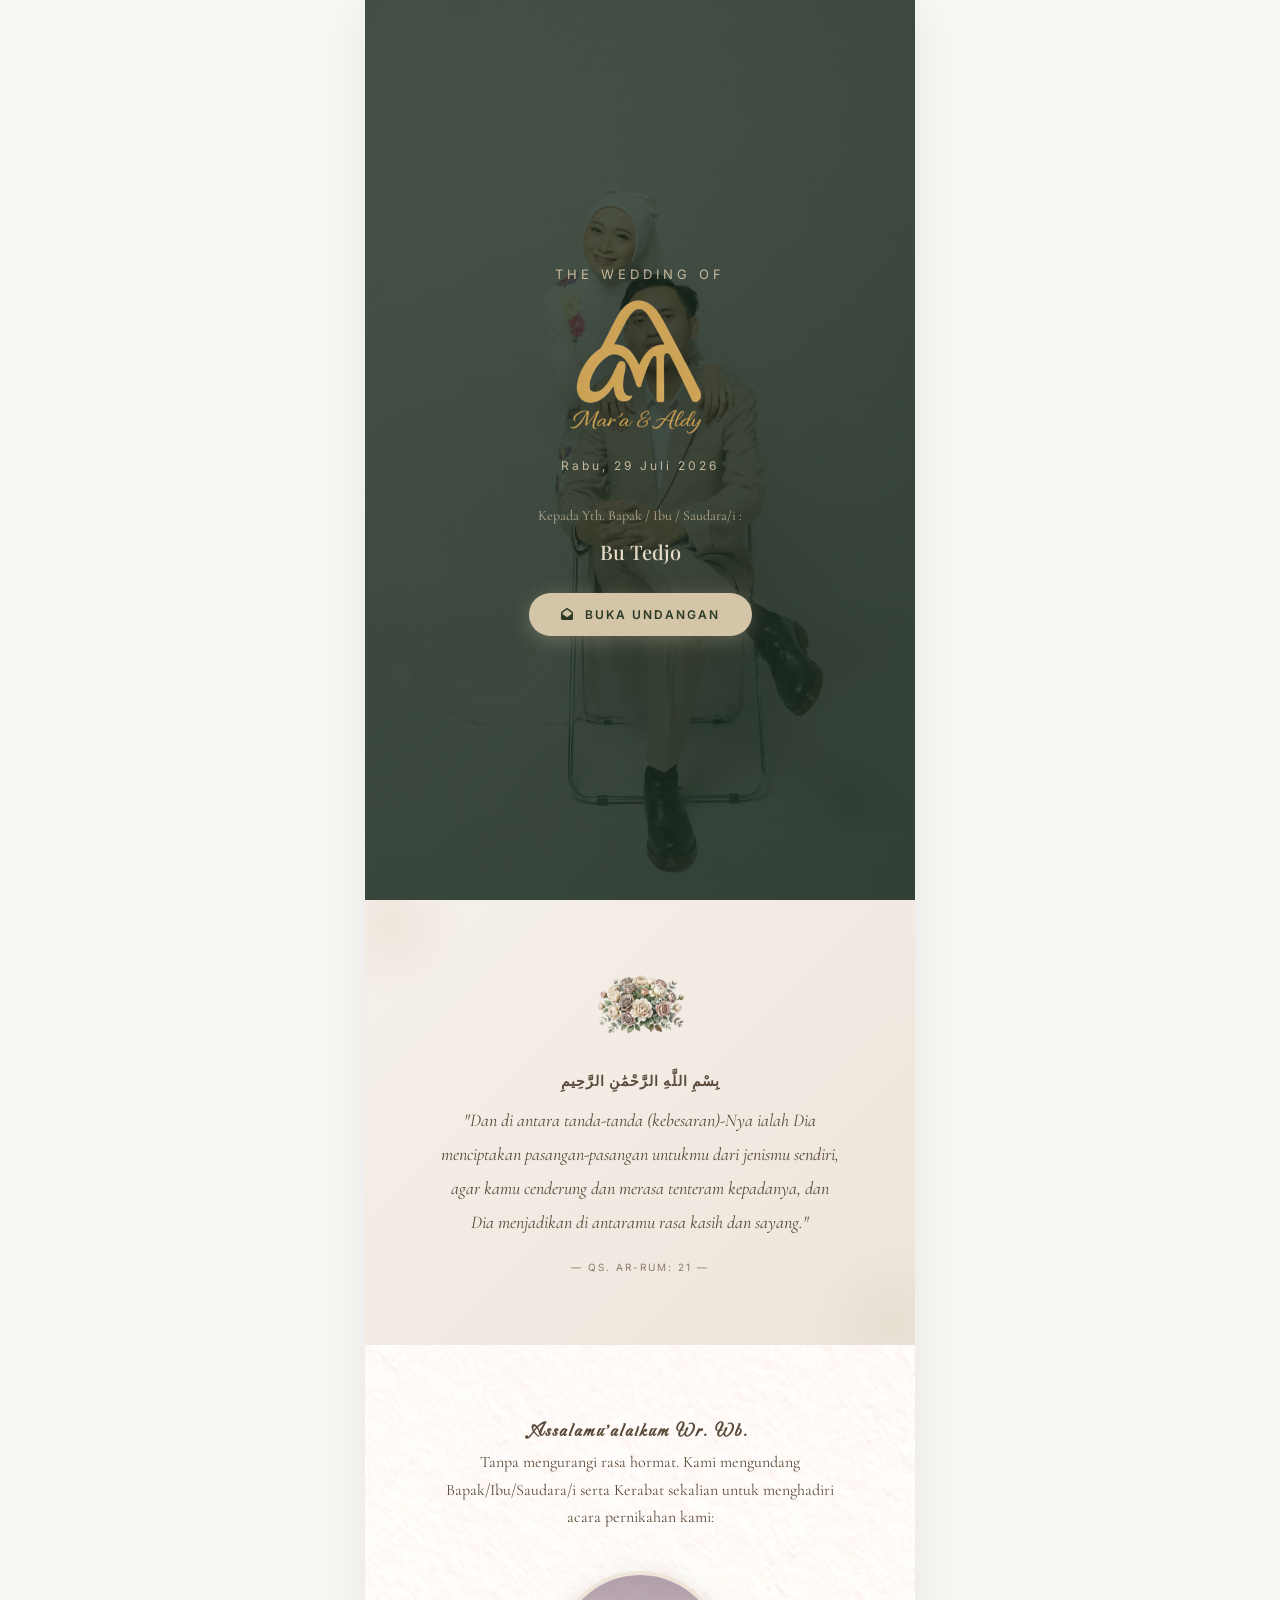
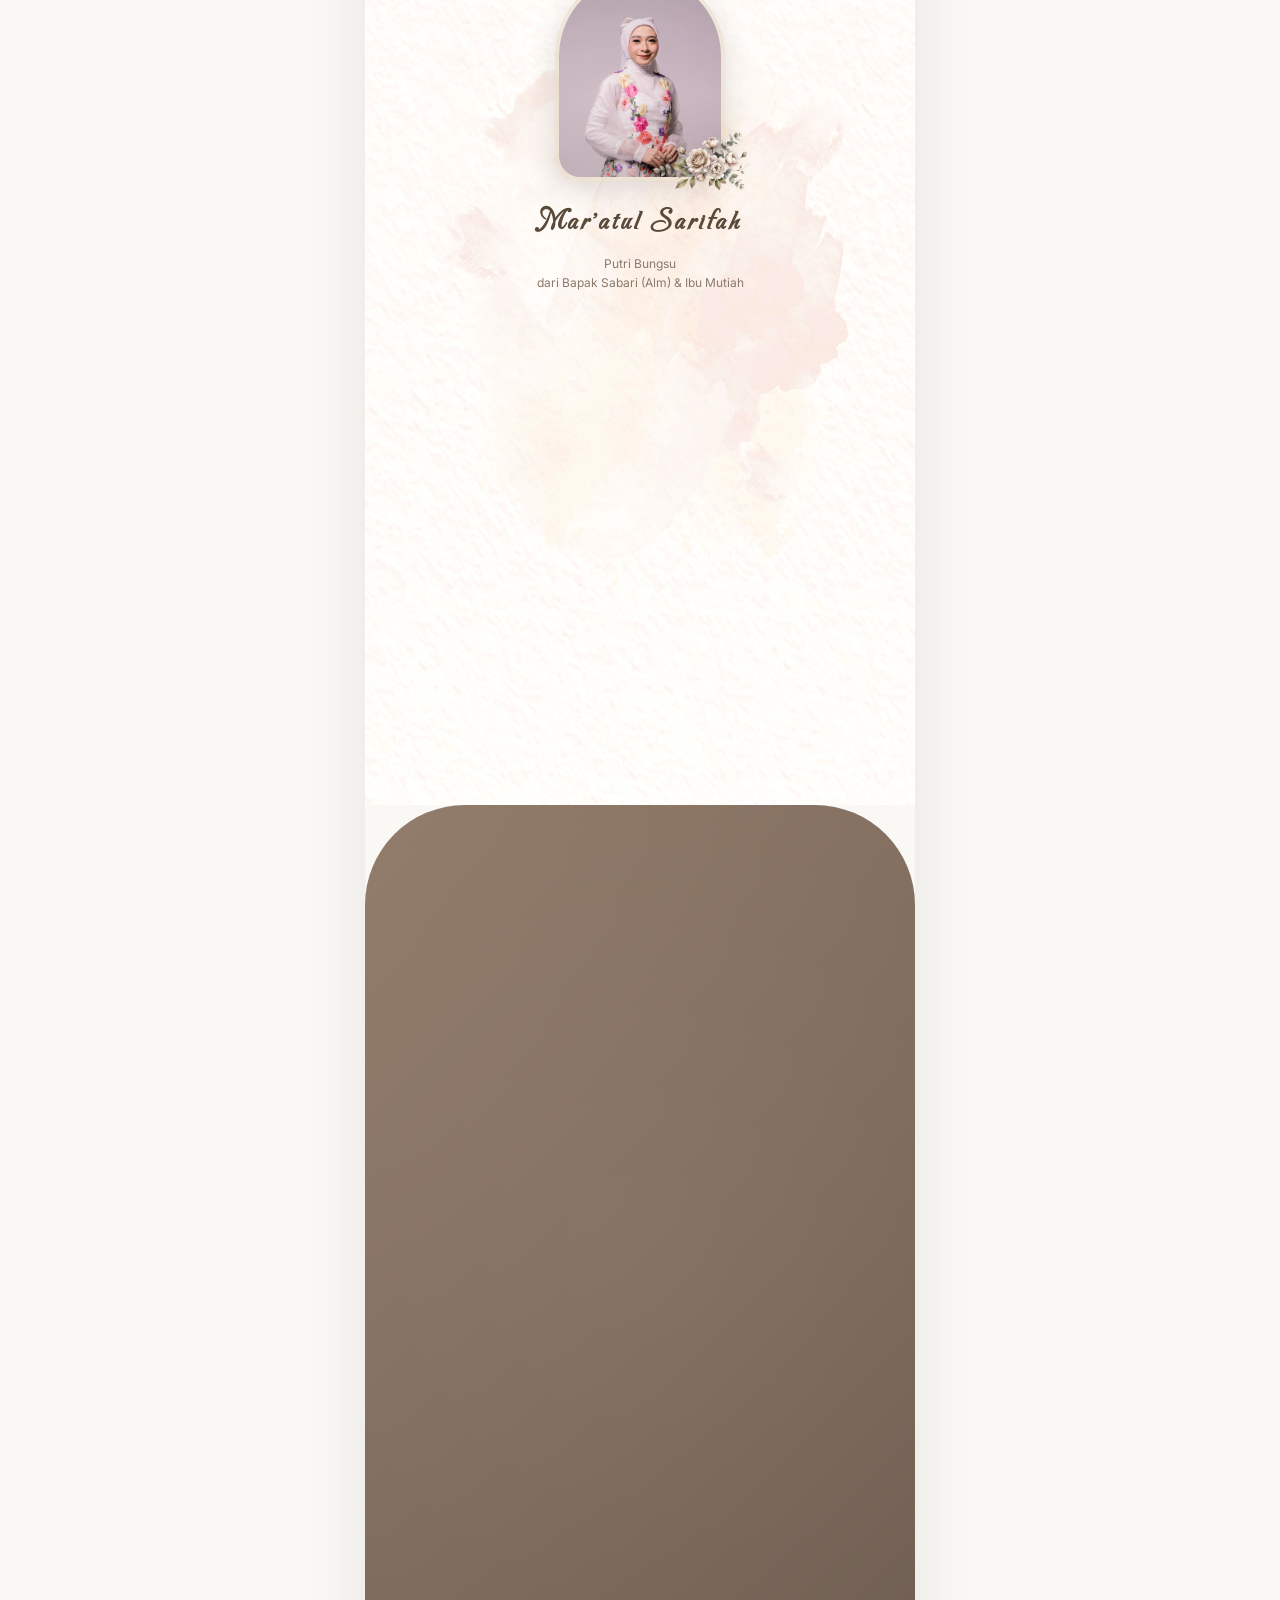
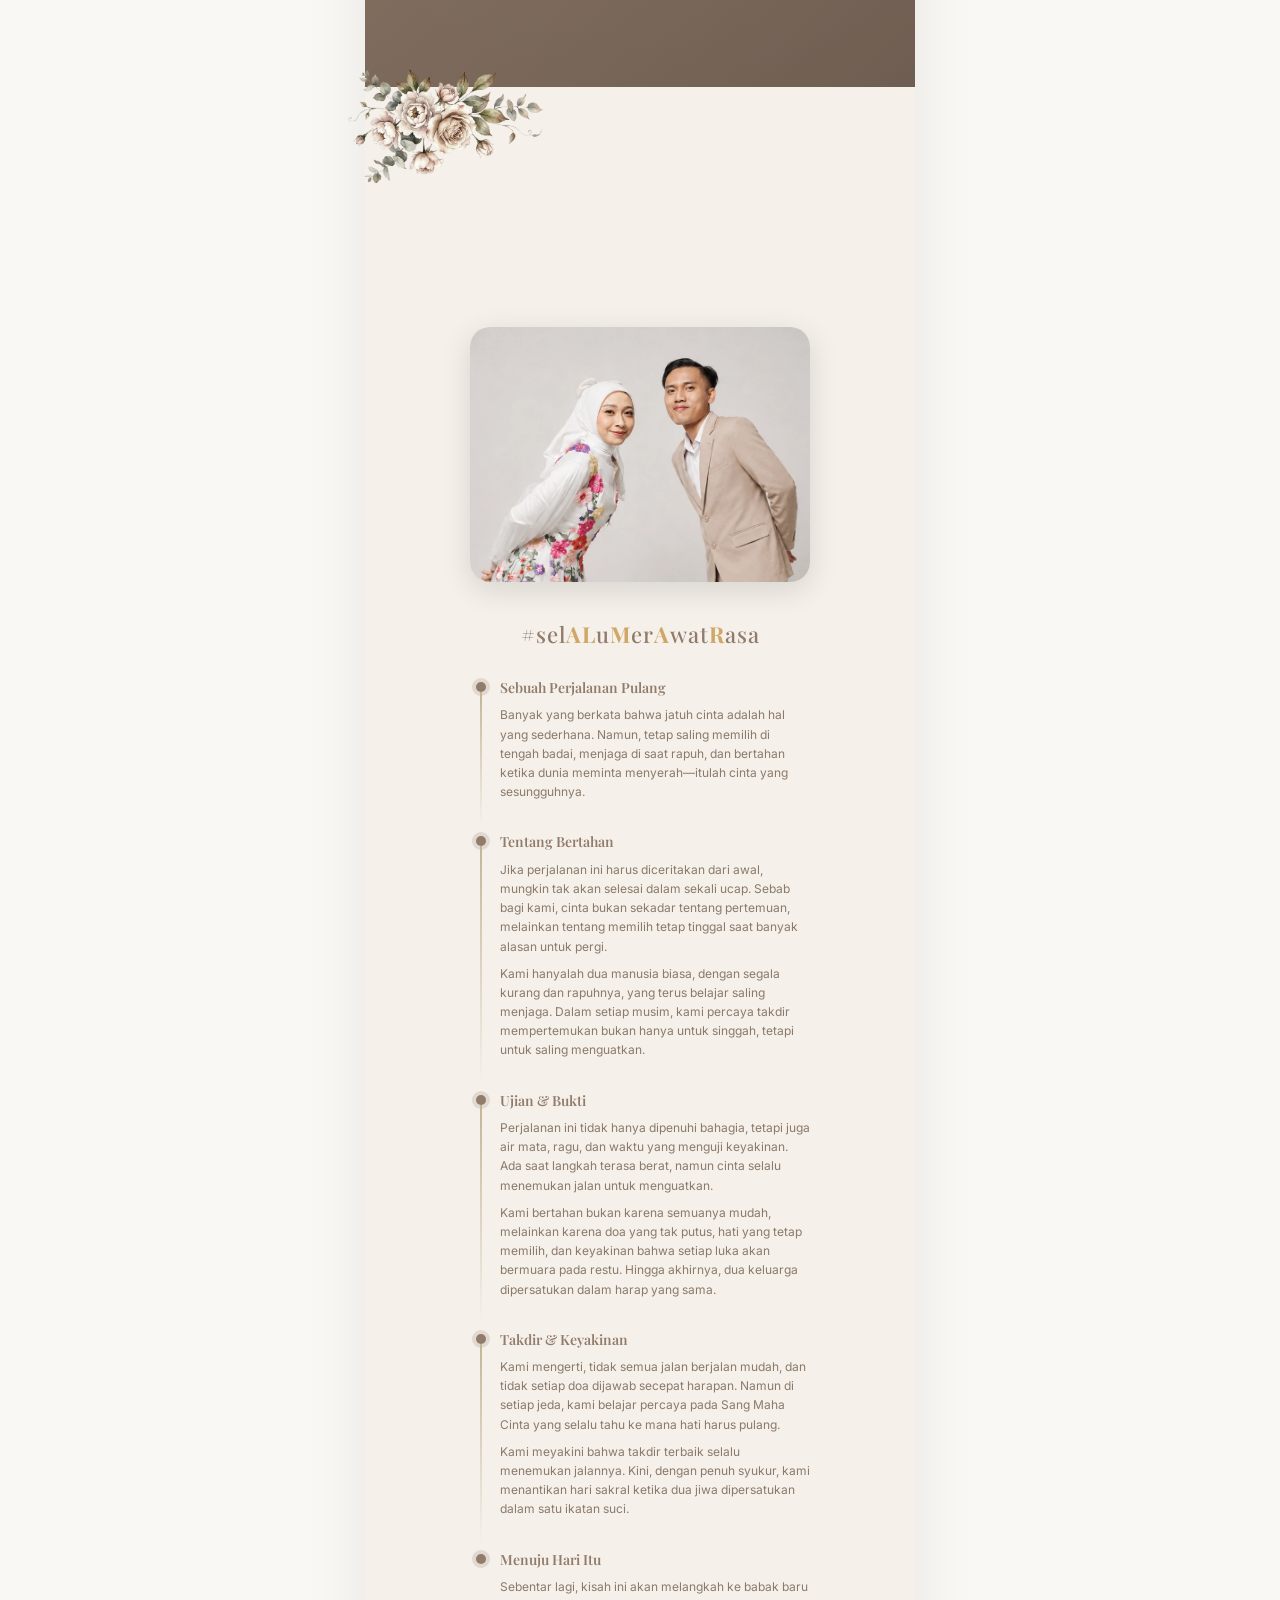
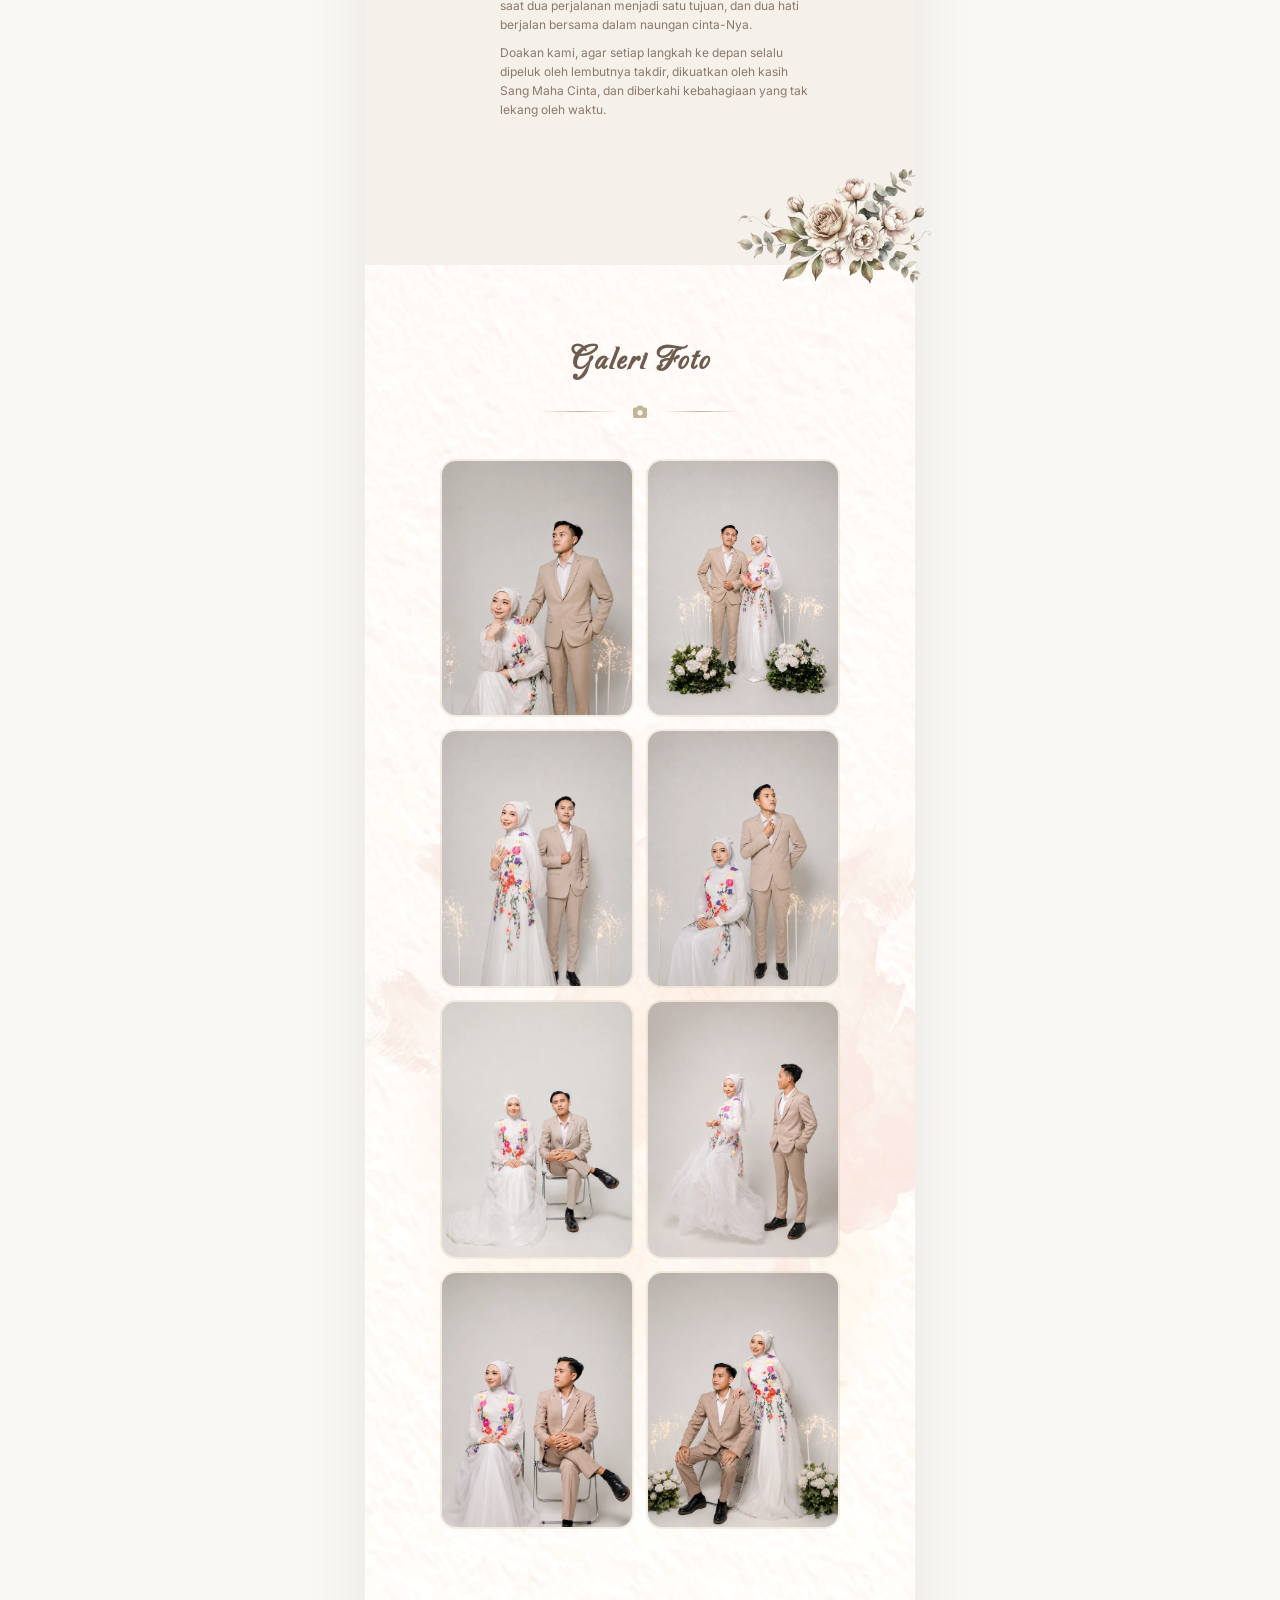
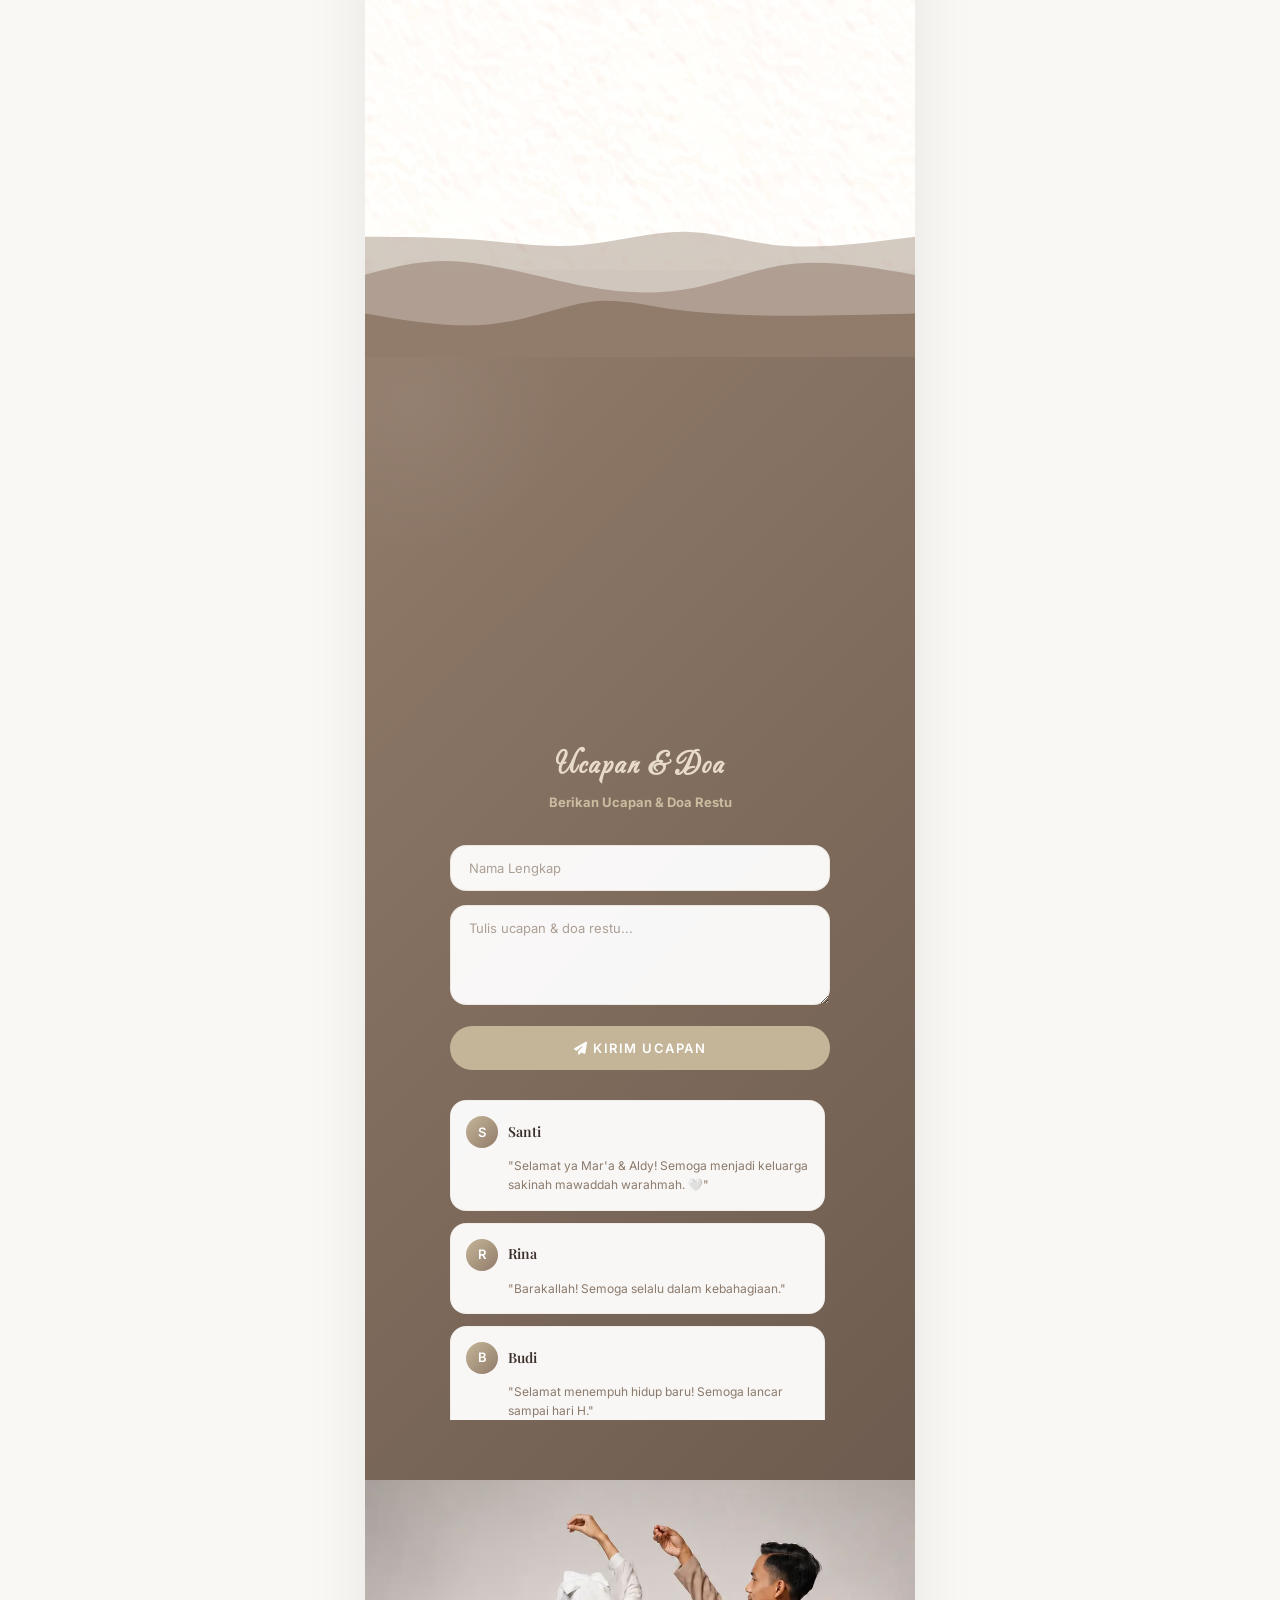
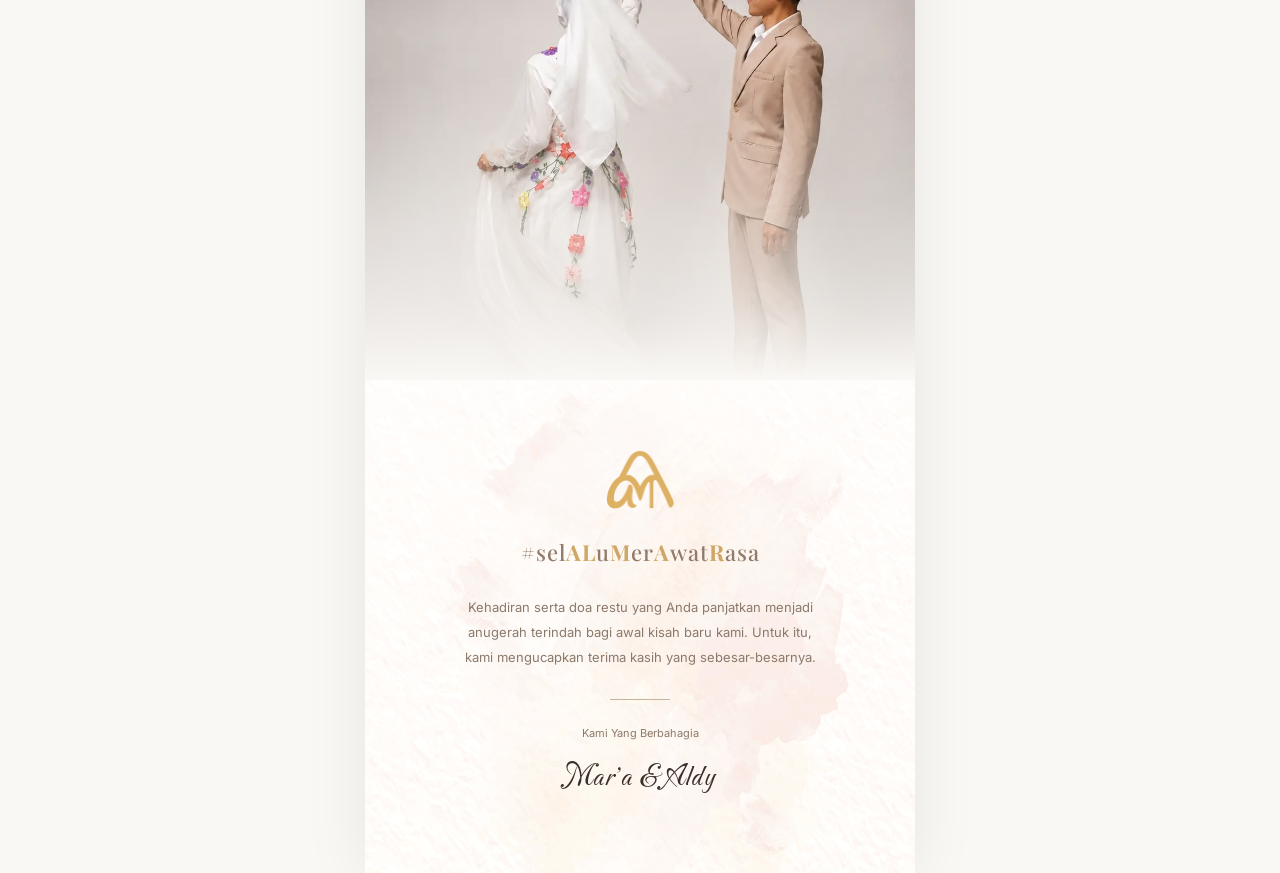
==== index.html @ 4b0742af "update image" ====
<!DOCTYPE html>
<html lang="id">

<head>
    <meta charset="UTF-8">
    <meta name="viewport" content="width=device-width, initial-scale=1.0, viewport-fit=cover, user-scalable=no">
    <title>#selALuMerAwatRasa</title>
    <meta name="description" content="Undangan Pernikahan Digital Mar'atul Sarifah & Aldy Sufriyanto">
    <link rel="icon" href="./logo.webp">

    <!-- Fonts -->
    <link
        href="https://fonts.googleapis.com/css2?family=Playfair+Display:ital,wght@0,400;0,500;0,600;0,700;1,400;1,500;1,600&family=Cormorant+Garamond:ital,wght@0,300;0,400;0,500;0,600;0,700;1,300;1,400;1,500;1,600&family=Inter:opsz,wght@14..32,300;14..32,400;14..32,500;14..32,600;14..32,700&family=Great+Vibes&display=swap"
        rel="stylesheet">
    <link rel="preconnect" href="https://fonts.googleapis.com">
    <link rel="preconnect" href="https://fonts.gstatic.com" crossorigin>
    <link href="https://fonts.googleapis.com/css2?family=Carattere&display=swap" rel="stylesheet">

    <!-- Font Awesome -->
    <link rel="stylesheet" href="https://cdnjs.cloudflare.com/ajax/libs/font-awesome/6.4.0/css/all.min.css">

    <!-- AOS Animation -->
    <link href="https://unpkg.com/aos@2.3.1/dist/aos.css" rel="stylesheet">

    <style>
        /* ============================================
           1. ROOT VARIABLES & RESET
           ============================================ */
        :root {
            --primary: #917B6A;
            --primary-dark: #6d5c4f;
            --primary-light: #c4b598;
            --accent: #d4c5a8;
            --cream: #faf8f5;
            --cream-dark: #f5f0ea;
            --text-dark: #3a2f2a;
            --text-light: #8b7a6b;
            --text-medium: #5a4a3a;
            --gold: #cfa766;
            --white: #ffffff;
            --shadow-sm: 0 2px 8px rgba(0, 0, 0, 0.06);
            --shadow-md: 0 4px 16px rgba(0, 0, 0, 0.1);
            --shadow-lg: 0 8px 30px rgba(0, 0, 0, 0.12);
            --shadow-xl: 0 12px 40px rgba(0, 0, 0, 0.15);
            --radius-card: 24px;
            --radius-btn: 50px;
            --radius-image: 16px;
            --transition: 0.3s ease;
        }

        * {
            margin: 0;
            padding: 0;
            box-sizing: border-box;
            -webkit-tap-highlight-color: transparent;
        }

        html {
            scroll-behavior: smooth;
        }

        body {
            font-family: 'Inter', sans-serif;
            background: var(--cream);
            color: var(--text-dark);
            overflow-y: scroll;
            overflow-x: hidden;
            width: 100%;
            line-height: 1.6;
        }

        body.no-scroll {
            overflow: hidden;
            height: 100%;
            position: fixed;
            width: 100%;
        }

        /* ============================================
           2. UTILITY CLASSES
           ============================================ */
        .container {
            max-width: 550px;
            width: 100%;
            margin: 0 auto;
            background: var(--cream);
            position: relative;
            box-shadow: 0 0 60px rgba(0, 0, 0, 0.08);
        }

        /* ============================================
           3. ANIMATIONS
           ============================================ */
        @keyframes pulse {

            0%,
            100% {
                transform: scale(1);
            }

            50% {
                transform: scale(1.05);
            }
        }

        @keyframes float {

            0%,
            100% {
                transform: translateY(0);
            }

            50% {
                transform: translateY(-8px);
            }
        }

        @keyframes kenBurns {
            from {
                transform: scale(1);
            }

            to {
                transform: scale(1.1);
            }
        }

        @keyframes rotate360 {
            from {
                transform: rotate(0deg);
            }

            to {
                transform: rotate(360deg);
            }
        }

        @keyframes slideDown {
            from {
                opacity: 0;
                transform: translateY(-20px);
            }

            to {
                opacity: 1;
                transform: translateY(0);
            }
        }

        @keyframes fadeIn {
            from {
                opacity: 0;
            }

            to {
                opacity: 1;
            }
        }

        @keyframes fadeInScale {
            from {
                opacity: 0;
                transform: scale(0.9);
            }

            to {
                opacity: 1;
                transform: scale(1);
            }
        }

        @keyframes loadingBar {
            0% {
                transform: translateX(-100%);
            }

            100% {
                transform: translateX(350%);
            }
        }

        @keyframes heartbeat {

            0%,
            100% {
                transform: scale(1);
            }

            25% {
                transform: scale(1.15);
            }

            50% {
                transform: scale(1);
            }

            75% {
                transform: scale(1.15);
            }
        }

        @keyframes flowerPulse {
            0% {
                transform: scale(1);
            }

            50% {
                transform: scale(1.05);
            }

            100% {
                transform: scale(1);
            }
        }

        .animate-float {
            animation: float 3s ease-in-out infinite;
        }

        .animate-pulse-slow {
            animation: pulse 2s ease-in-out infinite;
        }

        .animate-rotate {
            animation: rotate360 20s linear infinite;
        }

        /* ============================================
           4. LOADING SCREEN
           ============================================ */
        .loading-screen {
            position: fixed;
            top: 0;
            left: 0;
            width: 100%;
            height: 100%;
            background: var(--cream);
            z-index: 99999;
            display: flex;
            flex-direction: column;
            align-items: center;
            justify-content: center;
            transition: opacity 0.6s ease, visibility 0.6s;
            background:
                linear-gradient(to bottom, rgba(255, 255, 255, 0.4) 0%, rgba(255, 255, 255, 0) 100%),
                url('./bg.webp');
            background-size: cover;
            background-position: center;
            background-repeat: no-repeat;
        }

        .loading-screen.hidden {
            opacity: 0;
            visibility: hidden;
        }

        .loading-logo {
            width: 98px;
            height: 98px;
            display: flex;
            justify-content: center;
            align-items: center;
            margin-bottom: 30px;
            animation: heartbeat 1.2s ease-in-out infinite;
        }

        .loading-logo img {
            width: 100%;
            height: 100%;
            object-fit: contain;
            filter: drop-shadow(0 10px 30px rgba(107, 91, 79, 0.3));
        }

        .loading-text {
            font-size: 14px;
            color: var(--primary);
            margin-top: 12px;
        }

        .loading-bar {
            width: 120px;
            height: 2px;
            background: var(--accent);
            margin-top: 15px;
            border-radius: 2px;
            overflow: hidden;
        }

        .loading-bar::after {
            content: '';
            display: block;
            width: 40%;
            height: 100%;
            background: var(--primary);
            animation: loadingBar 1.5s ease-in-out infinite;
        }

        /* ============================================
           5. COVER SCREEN
           ============================================ */
        .cover-screen {
            position: fixed;
            top: 0;
            left: 0;
            right: 0;
            width: 100%;
            max-width: 550px;
            margin: 0 auto;
            height: 100%;
            z-index: 10000;
            background: var(--primary-light);
            display: flex;
            flex-direction: column;
            align-items: center;
            justify-content: center;
            transition: opacity 1s ease, visibility 1s, transform 1s ease;
        }

        .cover-screen.hidden {
            opacity: 0;
            visibility: hidden;
            pointer-events: none;
            transform: scale(1.1);
        }

        .cover-slideshow {
            position: absolute;
            top: 0;
            left: 0;
            width: 100%;
            height: 100%;
            overflow: hidden;
        }

        .cover-slide {
            position: absolute;
            top: 0;
            left: 0;
            width: 100%;
            height: 100%;
            opacity: 0;
            transition: opacity 2s ease-in-out;
            transform: scale(1.05);
        }

        .cover-slide.active {
            opacity: 1;
            animation: kenBurns 10s ease-in-out infinite alternate;
        }

        .cover-slide img {
            width: 100%;
            height: 100%;
            object-fit: cover;
        }

        .cover-slideshow::after {
            content: '';
            position: absolute;
            top: 0;
            left: 0;
            width: 100%;
            height: 100%;
            background: linear-gradient(145deg, rgba(26, 42, 31, 0.75) 0%, rgba(26, 42, 31, 0.88) 100%);
            z-index: 1;
        }

        .cover-content {
            text-align: center;
            padding: 20px;
            position: relative;
            z-index: 2;
            width: 100%;
            animation: fadeIn 1.2s ease-out;
        }

        .cover-logo {
            width: 55%;
            max-width: 300px;
            margin: 0 auto 20px;
            display: flex;
            justify-content: center;
            align-items: center;
        }

        .cover-logo img {
            width: 56%;
            height: auto;
            object-fit: contain;
            filter: drop-shadow(0 4px 20px rgba(0, 0, 0, 0.3));
        }

        .cover-label {
            font-family: 'Inter', sans-serif;
            font-size: clamp(11px, 3.5vw, 13px);
            letter-spacing: 4px;
            color: var(--accent);
            text-transform: uppercase;
            margin-bottom: 12px;
            opacity: 0.9;
        }

        .cover-date {
            font-family: 'Inter', sans-serif;
            font-size: clamp(11px, 3.2vw, 12px);
            letter-spacing: 3px;
            color: var(--accent);
            margin: 12px 0 30px;
            opacity: 0.9;
        }

        .cover-guest {
            font-family: 'Cormorant Garamond', serif;
            font-size: 14px;
            color: var(--accent);
            margin-bottom: 8px;
            opacity: 0.8;
        }

        .cover-guest-name {
            font-family: 'Playfair Display', serif;
            font-size: 20px;
            color: #e8dcc8;
            margin-bottom: 25px;
            font-weight: 500;
        }

        .btn-open {
            display: inline-flex;
            align-items: center;
            gap: 10px;
            padding: 14px 32px;
            background: var(--accent);
            border: none;
            border-radius: var(--radius-btn);
            font-family: 'Inter', sans-serif;
            font-size: clamp(11px, 3vw, 12px);
            letter-spacing: 2px;
            text-transform: uppercase;
            font-weight: 600;
            color: #2a3a25;
            cursor: pointer;
            transition: all var(--transition);
            box-shadow: 0 4px 20px rgba(212, 197, 168, 0.3);
            position: relative;
            overflow: hidden;
        }

        .btn-open::before {
            content: '';
            position: absolute;
            top: 0;
            left: -100%;
            width: 100%;
            height: 100%;
            background: linear-gradient(90deg, transparent, rgba(255, 255, 255, 0.3), transparent);
            transition: left 0.5s;
        }

        .btn-open:hover::before {
            left: 100%;
        }

        .btn-open:active {
            transform: scale(0.97);
        }

        /* ============================================
           6. MUSIC BUTTON
           ============================================ */
        .music-btn {
            position: fixed;
            bottom: 20px;
            right: 20px;
            width: 40px;
            height: 40px;
            background: rgba(212, 197, 168, 0.95);
            border-radius: 50%;
            display: none;
            align-items: center;
            justify-content: center;
            cursor: pointer;
            z-index: 1000;
            color: #2a3a25;
            font-size: 18px;
            transition: all var(--transition);
            box-shadow: var(--shadow-md);
            backdrop-filter: blur(10px);
            border: 1px solid rgba(255, 255, 255, 0.2);
        }

        .music-btn.playing {
            animation: pulse 2s ease-in-out infinite;
        }

        .music-btn:active {
            transform: scale(0.9);
        }

        /* ============================================
           7. HERO SECTION
           ============================================ */
        .hero {
            position: relative;
            height: 100vh;
            min-height: 650px;
            width: 100%;
            overflow: hidden;
        }

        .hero-slideshow {
            position: absolute;
            top: 0;
            left: 0;
            width: 100%;
            height: 100%;
            overflow: hidden;
        }

        .hero-slide {
            position: absolute;
            top: 0;
            left: 0;
            width: 100%;
            height: 100%;
            opacity: 0;
            transition: opacity 1.5s ease-in-out;
        }

        .hero-slide.active {
            opacity: 1;
            animation: kenBurns 15s ease-in-out infinite alternate;
        }

        .hero-slide img {
            width: 100%;
            height: 100%;
            object-fit: cover;
            object-position: center;
        }

        .hero-overlay {
            position: absolute;
            top: 0;
            left: 0;
            width: 100%;
            height: 100%;
            background: linear-gradient(135deg, rgba(0, 0, 0, 0.5) 0%, rgba(0, 0, 0, 0.3) 50%, rgba(0, 0, 0, 0.4) 100%);
            z-index: 1;
        }

        .hero-gradient {
            position: absolute;
            bottom: 0;
            left: 0;
            width: 100%;
            height: 40%;
            background: linear-gradient(to top, var(--cream) 0%, rgba(250, 248, 245, 0) 100%);
            z-index: 1;
        }

        .hero-content {
            position: absolute;
            bottom: 90px;
            left: 0;
            right: 0;
            text-align: center;
            z-index: 3;
            padding: 0 20px;
            width: 100%;
            animation: fadeIn 1.2s ease-out 0.3s both;
        }

        .hero-sub {
            font-family: 'Cormorant Garamond', serif;
            font-size: clamp(11px, 3.2vw, 13px);
            letter-spacing: 5px;
            color: #FFFFFF;
            text-transform: uppercase;
            margin-bottom: 15px;
            text-shadow: 0 1px 5px rgba(0, 0, 0, 0.3);
        }

        .hero-names {
            font-family: "Carattere", cursive;
            font-size: clamp(36px, 10vw, 52px);
            font-weight: 300;
            color: #FFFFFF;
            line-height: 1.2;
            text-shadow: 0 2px 15px rgba(0, 0, 0, 0.4);
        }

        .hero-amp {
            font-family: 'Carattere', cursive;
            font-size: clamp(34px, 9vw, 48px);
            font-weight: 400;
            color: var(--accent);
            display: inline-block;
            margin: 0 5px;
        }

        .hero-date {
            font-family: 'Inter', sans-serif;
            font-size: clamp(11px, 3.2vw, 13px);
            color: #FFFFFF;
            letter-spacing: 2px;
            margin: 18px 0 25px;
            text-shadow: 0 1px 4px rgba(0, 0, 0, 0.3);
        }

        /* ============================================
           8. BUTTONS
           ============================================ */
        .btn-primary {
            display: inline-flex;
            align-items: center;
            gap: 8px;
            padding: 12px 28px;
            background: var(--accent);
            border: none;
            border-radius: var(--radius-btn);
            font-family: 'Inter', sans-serif;
            font-size: clamp(11px, 3vw, 12px);
            letter-spacing: 1.5px;
            font-weight: 600;
            color: #2a3a25;
            cursor: pointer;
            transition: all var(--transition);
            text-decoration: none;
            box-shadow: 0 4px 15px rgba(0, 0, 0, 0.2);
        }

        .btn-primary:active {
            transform: scale(0.95);
        }

        .btn-primary:hover {
            transform: translateY(-3px);
            box-shadow: 0 8px 25px rgba(0, 0, 0, 0.3);
        }

        .btn-outline {
            display: inline-flex;
            align-items: center;
            gap: 8px;
            padding: 10px 24px;
            background: transparent;
            border: 1.5px solid var(--primary-light);
            border-radius: var(--radius-btn);
            font-family: 'Inter', sans-serif;
            font-size: 11px;
            font-weight: 600;
            color: var(--text-medium);
            cursor: pointer;
            transition: all var(--transition);
            text-decoration: none;
            letter-spacing: 1px;
        }

        .btn-outline:hover {
            background: var(--primary-light);
            color: white;
            transform: translateY(-2px);
            box-shadow: var(--shadow-sm);
        }

        .btn-submit {
            width: 100%;
            padding: 14px;
            background: var(--primary-light);
            border: none;
            border-radius: var(--radius-btn);
            font-family: 'Inter', sans-serif;
            font-size: clamp(12px, 3.5vw, 13px);
            font-weight: 600;
            letter-spacing: 1.5px;
            color: white;
            cursor: pointer;
            transition: all var(--transition);
            text-transform: uppercase;
        }

        .btn-submit:hover {
            background: var(--primary);
            transform: translateY(-2px);
            box-shadow: 0 4px 15px rgba(0, 0, 0, 0.2);
        }

        .btn-submit:active {
            transform: scale(0.98);
        }

        /* ============================================
           9. QUOTE SECTION
           ============================================ */
        .quote-section {
            background: linear-gradient(135deg, var(--cream-dark) 0%, #ede5db 100%);
            padding: 70px 25px;
            text-align: center;
            position: relative;
            overflow: hidden;
        }

        .quote-section::before,
        .quote-section::after {
            content: '';
            position: absolute;
            width: 150px;
            height: 150px;
            border-radius: 50%;
            background: radial-gradient(circle, rgba(196, 181, 152, 0.15) 0%, transparent 70%);
        }

        .quote-section::before {
            top: -50px;
            left: -50px;
        }

        .quote-section::after {
            bottom: -50px;
            right: -50px;
        }

        .quote-flower {
            width: 250px;
            margin: 0 auto 30px;
            opacity: 0.9;
        }

        .quote-flower img {
            width: 50%;
            height: auto;
            display: block;
            margin: 0 auto;
            animation: flowerPulse 5s ease-in-out infinite;
        }

        .quote-sub {
            font-size: 0.9rem;
            font-family: 'Cormorant Garamond', serif;
            letter-spacing: 1px;
            color: var(--text-medium);
            margin-bottom: 10px;
            font-weight: bold;
        }

        .quote-text {
            font-family: 'Cormorant Garamond', serif;
            font-size: clamp(16px, 4.2vw, 18px);
            line-height: 1.9;
            color: var(--text-medium);
            font-style: italic;
            max-width: 400px;
            margin: 0 auto;
            position: relative;
        }

        .quote-source {
            font-family: 'Inter', sans-serif;
            font-size: 10px;
            color: var(--text-light);
            margin-top: 20px;
            letter-spacing: 2px;
            text-transform: uppercase;
        }

        /* ============================================
           10. SECTION HEADERS
           ============================================ */
        .section-title {
            font-family: 'Carattere', cursive;
            font-size: clamp(28px, 7vw, 34px);
            font-weight: 700;
            color: var(--text-dark);
            margin-bottom: 15px;
            text-align: center;
            display: block;
            letter-spacing: 2px;
        }

        .section-divider {
            display: flex;
            align-items: center;
            justify-content: center;
            gap: 15px;
            margin: 0 auto 40px;
            max-width: 200px;
        }

        .section-divider .line {
            flex: 1;
            height: 1px;
            background: linear-gradient(to right, transparent, var(--primary-light), transparent);
        }

        .section-divider i {
            color: var(--primary-light);
            font-size: 14px;
        }

        .divider-flower {
            display: flex;
            align-items: center;
            justify-content: center;
            gap: 15px;
            margin: 15px 0;
        }

        .divider-flower .line {
            width: 50px;
            height: 1px;
            background: linear-gradient(to right, transparent, var(--primary-light), transparent);
        }

        .divider-flower i {
            color: var(--primary-light);
            font-size: 18px;
        }

        /* ============================================
           11. COUPLE SECTION
           ============================================ */
        .couple-section {
            padding: 70px 20px;
            text-align: center;
            position: relative;
            background-image: url('./bg.webp');
            background-size: cover;
            background-position: center;
            background-repeat: no-repeat;
        }

        .couple-section::before {
            content: '';
            position: absolute;
            top: 0;
            left: 0;
            width: 100%;
            height: 100%;
            z-index: 0;
        }

        .couple-section>* {
            position: relative;
            z-index: 1;
        }

        .couple-salam {
            font-family: "Carattere", cursive;
            font-size: clamp(20px, 3.8vw, 16px);
            color: var(--text-medium);
            font-weight: bold;
            line-height: 1.7;
            letter-spacing: 2px;
        }

        .couple-intro {
            font-family: 'Cormorant Garamond', serif;
            font-size: clamp(14px, 3.8vw, 16px);
            color: var(--text-medium);
            max-width: 400px;
            margin: 0 auto 40px;
            line-height: 1.7;
        }

        .couple-grid {
            display: flex;
            flex-direction: column;
            gap: 20px;
            max-width: 320px;
            margin: 0 auto;
        }

        .couple-card {
            text-align: center;
            position: relative;
        }

        .couple-photo {
            width: 170px;
            height: 210px;
            margin: 0 auto 20px;
            border-radius: 85px 85px 25px 25px;
            overflow: hidden;
            box-shadow: var(--shadow-lg);
            transition: transform 0.4s ease, box-shadow 0.4s ease;
            border: 4px solid rgba(212, 197, 168, 0.4);
            position: relative;
        }

        .couple-photo::after {
            content: '';
            position: absolute;
            top: 0;
            left: 0;
            width: 100%;
            height: 100%;
            background: linear-gradient(to bottom, transparent 60%, rgba(0, 0, 0, 0.1) 100%);
            pointer-events: none;
        }

        .couple-photo:hover {
            transform: scale(1.03);
            box-shadow: var(--shadow-xl);
        }

        .couple-photo img {
            width: 100%;
            height: 100%;
            object-fit: cover;
            transition: transform 0.6s ease;
        }

        .couple-photo:hover img {
            transform: scale(1.08);
        }

        .couple-name {
            font-family: "Carattere", cursive;
            font-size: 28px;
            font-weight: 600;
            color: var(--text-medium);
            margin-bottom: 8px;
            letter-spacing: 3px;
        }

        .couple-parents {
            font-family: 'Inter', sans-serif;
            font-size: 12px;
            color: var(--text-light);
            line-height: 1.6;
        }

        .couple-flower {
            position: absolute;
            bottom: 96px;
            right: 43px;
            width: 126px;
            height: auto;
            opacity: 0.9;
            z-index: 1;
            pointer-events: none;
        }

        .couple-flower img {
            width: 100%;
            height: auto;
            display: block;
            animation: flowerPulse 4s ease-in-out infinite;
        }

        /* ============================================
           12. COUNTDOWN SECTION
           ============================================ */
        .countdown-section {
            background: linear-gradient(135deg, var(--primary) 0%, var(--primary-dark) 100%);
            padding: 80px 20px 40px;
            text-align: center;
            color: #fff;
            position: relative;
            overflow: hidden;
            border-radius: 100px 100px 0 0;
            margin-top: 0;
        }

        .countdown-section::before {
            content: '';
            position: absolute;
            top: -50%;
            left: -50%;
            width: 200%;
            height: 200%;
            background: radial-gradient(circle, rgba(255, 255, 255, 0.05) 0%, transparent 60%);
            animation: rotate360 30s linear infinite;
        }

        .countdown-title {
            font-family: 'Carattere', cursive;
            font-size: clamp(26px, 6vw, 30px);
            font-weight: 700;
            margin-bottom: 10px;
            text-align: center;
            position: relative;
            letter-spacing: 2px;
            color: #e8dcc8;
        }

        .countdown-grid {
            display: flex;
            justify-content: center;
            gap: 12px;
            margin-bottom: 35px;
            flex-wrap: wrap;
            position: relative;
        }

        .countdown-item {
            background: rgba(255, 255, 255, 0.1);
            backdrop-filter: blur(10px);
            padding: 15px 18px;
            border-radius: 16px;
            min-width: 70px;
            text-align: center;
            border: 1px solid rgba(212, 197, 168, 0.3);
            transition: all var(--transition);
        }

        .countdown-item:hover {
            transform: translateY(-3px);
            background: rgba(255, 255, 255, 0.15);
        }

        .countdown-number {
            font-family: 'Playfair Display', serif;
            font-size: clamp(26px, 7vw, 32px);
            font-weight: 600;
            color: var(--accent);
            line-height: 1;
            margin-bottom: 5px;
        }

        .countdown-label {
            font-family: 'Inter', sans-serif;
            font-size: 9px;
            text-transform: uppercase;
            letter-spacing: 2px;
            color: rgba(255, 255, 255, 0.7);
        }

        /* ============================================
           13. EVENTS SECTION
           ============================================ */
        .event-card {
            background: rgba(255, 255, 255, 0.95);
            backdrop-filter: blur(5px);
            border-radius: var(--radius-card);
            padding: 35px 25px;
            margin-bottom: 20px;
            text-align: center;
            box-shadow: var(--shadow-md);
            transition: all 0.4s ease;
            border: 1px solid rgba(212, 197, 168, 0.3);
            position: relative;
            overflow: hidden;
            margin-top: 40px;
        }

        .event-card::before {
            content: '';
            position: absolute;
            top: 0;
            left: 0;
            width: 100%;
            height: 3px;
            background: linear-gradient(to right, var(--primary-light), var(--primary), var(--primary-light));
        }

        .event-card:hover {
            transform: translateY(-5px);
            box-shadow: var(--shadow-xl);
        }

        .event-title {
            font-family: 'Playfair Display', serif;
            font-size: 24px;
            font-weight: 600;
            color: var(--text-medium);
            margin-bottom: 10px;
        }

        .event-date {
            font-family: 'Inter', sans-serif;
            font-size: 12px;
            color: var(--text-light);
            letter-spacing: 1.5px;
            margin-bottom: 12px;
        }

        .event-time {
            font-family: 'Inter', sans-serif;
            font-size: 14px;
            font-weight: 600;
            color: var(--primary);
            margin-bottom: 10px;
        }

        .event-location {
            font-family: 'Inter', sans-serif;
            font-size: 13px;
            color: var(--text-light);
            line-height: 1.6;
            margin-bottom: 18px;
        }

        /* ============================================
           14. LOVE STORY SECTION
           ============================================ */
        .lovestory-section {
            padding: 116px 20px;
            background: var(--cream-dark);
            text-align: center;
            position: relative;
        }

        .story-image {
            width: 100%;
            max-width: 340px;
            height: auto;
            aspect-ratio: 4/3;
            object-fit: cover;
            border-radius: 20px;
            margin: 0 auto 35px;
            display: block;
            transition: transform 0.5s ease, box-shadow 0.5s ease;
            box-shadow: var(--shadow-lg);
        }

        .story-image:hover {
            transform: scale(1.02);
            box-shadow: var(--shadow-xl);
        }

        .story-corner-flower {
            position: absolute;
            width: 250px;
            height: auto;
            opacity: 0.9;
            z-index: 1;
            pointer-events: none;
        }

        .story-corner-flower img {
            width: 100%;
            height: auto;
            display: block;
            animation: flowerPulse 4s ease-in-out infinite;
        }

        .story-corner-flower.tl {
            top: -30px;
            left: -30px;
            transform: rotate(180deg);
        }

        .story-corner-flower.br {
            bottom: -30px;
            right: -30px;
        }

        .timeline {
            max-width: 340px;
            margin: 0 auto;
            text-align: left;
        }

        .timeline-item {
            position: relative;
            padding-left: 30px;
            margin-bottom: 30px;
            transition: transform var(--transition);
        }

        .timeline-item:hover {
            transform: translateX(5px);
        }

        .timeline-item::before {
            content: '';
            position: absolute;
            left: 6px;
            top: 5px;
            width: 10px;
            height: 10px;
            background: var(--primary);
            border-radius: 50%;
            transition: transform var(--transition);
            box-shadow: 0 0 0 4px rgba(145, 123, 106, 0.2);
        }

        .timeline-item:hover::before {
            transform: scale(1.3);
            box-shadow: 0 0 0 6px rgba(145, 123, 106, 0.3);
        }

        .timeline-item::after {
            content: '';
            position: absolute;
            left: 10px;
            top: 15px;
            width: 2px;
            height: calc(100% + 10px);
            background: linear-gradient(to bottom, var(--primary-light), transparent);
        }

        .timeline-item:last-child::after {
            display: none;
        }

        .timeline-date {
            font-family: 'Playfair Display', serif;
            font-size: 14px;
            font-weight: 600;
            color: var(--primary);
            margin-bottom: 6px;
        }

        .timeline-text {
            font-family: 'Inter', sans-serif;
            font-size: 12px;
            color: var(--text-light);
            line-height: 1.6;
        }

        /* ============================================
           15. GALLERY SECTION
           ============================================ */
        .gallery-section {
            padding: 70px 20px;
            text-align: center;
            position: relative;
            background-image: url('./bg.webp');
            background-size: cover;
            background-position: center;
            background-repeat: no-repeat;
        }

        .gallery-section>* {
            position: relative;
            z-index: 1;
        }

        .gallery-grid {
            display: grid;
            grid-template-columns: repeat(2, 1fr);
            gap: 12px;
            max-width: 400px;
            margin: 0 auto;
        }

        .gallery-item {
            border-radius: var(--radius-image);
            overflow: hidden;
            aspect-ratio: 3 / 4;
            cursor: pointer;
            transition: all 0.4s ease;
            border: 2px solid rgba(212, 197, 168, 0.3);
            position: relative;
        }

        .gallery-item::after {
            content: '\f00e';
            font-family: 'Font Awesome 6 Free';
            font-weight: 900;
            position: absolute;
            top: 50%;
            left: 50%;
            transform: translate(-50%, -50%) scale(0);
            color: white;
            font-size: 24px;
            opacity: 0;
            transition: all var(--transition);
            z-index: 2;
        }

        .gallery-item::before {
            content: '';
            position: absolute;
            top: 0;
            left: 0;
            width: 100%;
            height: 100%;
            background: rgba(145, 123, 106, 0.5);
            opacity: 0;
            transition: opacity var(--transition);
            z-index: 1;
        }

        .gallery-item:hover::before {
            opacity: 1;
        }

        .gallery-item:hover::after {
            transform: translate(-50%, -50%) scale(1);
            opacity: 1;
        }

        .gallery-item:hover {
            transform: scale(1.02);
            border-color: var(--primary-light);
            box-shadow: var(--shadow-md);
        }

        .gallery-item img {
            width: 100%;
            height: 100%;
            object-fit: cover;
            transition: transform 0.6s ease;
        }

        .gallery-item:hover img {
            transform: scale(1.1);
        }

        /* ============================================
           16. GIFT & RSVP SECTION
           ============================================ */
        .gift-rsvp-section {
            background: linear-gradient(135deg, var(--primary) 0%, var(--primary-dark) 100%);
            padding: 80px 20px 60px;
            text-align: center;
            position: relative;
            margin-top: 86px;
            overflow: visible;
        }

        .gift-rsvp-section::before {
            content: '';
            position: absolute;
            top: -100px;
            left: -100px;
            width: 300px;
            height: 300px;
            border-radius: 50%;
            background: radial-gradient(circle, rgba(255, 255, 255, 0.05) 0%, transparent 70%);
            pointer-events: none;
        }

        .wave-top {
            position: absolute;
            top: 0;
            left: 0;
            width: 100%;
            line-height: 0;
            overflow: hidden;
            z-index: 5;
            pointer-events: none;
            transform: translateY(-99%);
        }

        .wave-top svg {
            position: relative;
            display: block;
            width: calc(100% + 2px);
            height: auto;
            min-height: 60px;
            left: -1px;
        }

        .gift-rsvp-title {
            font-family: 'Carattere', cursive;
            font-size: clamp(26px, 6vw, 30px);
            font-weight: 700;
            color: #e8dcc8;
            margin-bottom: 15px;
            text-align: center;
            position: relative;
            z-index: 2;
            letter-spacing: 2px;
        }

        .gift-rsvp-text {
            font-family: 'Inter', sans-serif;
            font-size: clamp(12px, 3.5vw, 13px);
            line-height: 1.8;
            color: var(--accent);
            max-width: 380px;
            margin: 0 auto 30px;
            text-align: center;
            position: relative;
            z-index: 2;
            opacity: 0.9;
        }

        .btn-gift {
            display: inline-flex;
            align-items: center;
            gap: 10px;
            background: var(--accent);
            border: none;
            padding: 14px 32px;
            border-radius: var(--radius-btn);
            font-family: 'Inter', sans-serif;
            font-weight: 600;
            font-size: clamp(11px, 3vw, 12px);
            letter-spacing: 1.5px;
            color: #2a3a25;
            margin-bottom: 30px;
            cursor: pointer;
            transition: all var(--transition);
            box-shadow: 0 4px 15px rgba(0, 0, 0, 0.2);
            position: relative;
            z-index: 2;
        }

        .btn-gift:hover {
            transform: translateY(-3px);
            box-shadow: 0 8px 25px rgba(0, 0, 0, 0.3);
        }

        .btn-gift:active {
            transform: scale(0.97);
        }

        .rsvp-divider {
            width: 60px;
            height: 1px;
            background: var(--accent);
            margin: 40px auto 30px;
            opacity: 0.5;
        }

        /* ============================================
           17. MODAL
           ============================================ */
        .gift-modal {
            display: none;
            position: fixed;
            top: 0;
            left: 0;
            width: 100%;
            max-width: 550px;
            margin: 0 auto;
            right: 0;
            height: 100%;
            background: rgba(0, 0, 0, 0.85);
            z-index: 20000;
            justify-content: center;
            align-items: center;
            backdrop-filter: blur(8px);
            padding: 20px;
        }

        .gift-modal.active {
            display: flex;
            animation: fadeIn 0.3s ease;
        }

        .gift-modal-content {
            background: var(--cream);
            border-radius: 28px;
            padding: 35px 25px;
            width: 100%;
            max-width: 360px;
            text-align: center;
            position: relative;
            animation: slideDown 0.4s ease;
        }

        .modal-close {
            position: absolute;
            top: 15px;
            right: 20px;
            font-size: 28px;
            cursor: pointer;
            color: var(--text-light);
            transition: transform var(--transition);
            line-height: 1;
            background: none;
            border: none;
        }

        .modal-close:hover {
            transform: rotate(90deg);
            color: var(--primary);
        }

        .modal-bank-card {
            background: #fff;
            border-radius: 20px;
            padding: 20px;
            margin: 15px 0;
            box-shadow: var(--shadow-sm);
            border: 1px solid rgba(224, 213, 200, 0.5);
            transition: transform var(--transition);
        }

        .modal-bank-card:hover {
            transform: translateY(-3px);
            box-shadow: var(--shadow-md);
        }

        .modal-bank-name {
            font-family: 'Playfair Display', serif;
            font-size: 18px;
            font-weight: 600;
            color: var(--primary);
            margin-bottom: 5px;
        }

        .modal-bank-number {
            font-family: 'Inter', sans-serif;
            font-size: clamp(18px, 5.5vw, 22px);
            font-weight: 700;
            letter-spacing: 1.5px;
            color: var(--text-dark);
            margin: 10px 0 5px;
        }

        .modal-bank-owner {
            font-family: 'Inter', sans-serif;
            font-size: 12px;
            color: var(--text-light);
            margin-bottom: 12px;
        }

        .btn-copy-modal {
            background: var(--cream-dark);
            border: none;
            padding: 8px 20px;
            border-radius: var(--radius-btn);
            font-family: 'Inter', sans-serif;
            font-size: 11px;
            font-weight: 600;
            margin-top: 10px;
            cursor: pointer;
            transition: all var(--transition);
            color: var(--text-medium);
        }

        .btn-copy-modal:hover {
            background: var(--primary-light);
            color: white;
        }

        .btn-copy-modal.copied {
            background: #4CAF50;
            color: white;
        }

        /* ============================================
           18. RSVP FORM
           ============================================ */
        .rsvp-form {
            max-width: 380px;
            margin: 25px auto 0;
            position: relative;
            z-index: 2;
        }

        .form-group {
            margin-bottom: 14px;
        }

        .form-group input,
        .form-group textarea,
        .form-group select {
            width: 100%;
            padding: 14px 18px;
            border: 1px solid rgba(224, 213, 200, 0.5);
            border-radius: 16px;
            font-family: 'Inter', sans-serif;
            font-size: clamp(12px, 3.5vw, 13px);
            background: rgba(255, 255, 255, 0.95);
            transition: all var(--transition);
            color: var(--text-dark);
        }

        .form-group input:focus,
        .form-group textarea:focus,
        .form-group select:focus {
            outline: none;
            border-color: var(--primary-light);
            box-shadow: 0 0 0 4px rgba(196, 181, 152, 0.2);
            transform: translateY(-1px);
        }

        .form-group textarea {
            resize: vertical;
            min-height: 100px;
        }

        .form-group input::placeholder,
        .form-group textarea::placeholder {
            color: var(--text-light);
            opacity: 0.7;
        }

        /* ============================================
           19. WISHES LIST
           ============================================ */
        .wishes-list {
            max-width: 380px;
            margin: 30px auto 0;
            max-height: 320px;
            overflow-y: auto;
            position: relative;
            z-index: 2;
            padding-right: 5px;
        }

        .wishes-list::-webkit-scrollbar {
            width: 4px;
        }

        .wishes-list::-webkit-scrollbar-track {
            background: rgba(255, 255, 255, 0.1);
            border-radius: 10px;
        }

        .wishes-list::-webkit-scrollbar-thumb {
            background: var(--accent);
            border-radius: 10px;
        }

        .wish-item {
            background: rgba(255, 255, 255, 0.95);
            border-radius: 16px;
            padding: 15px;
            margin-bottom: 12px;
            border: 1px solid rgba(224, 213, 200, 0.3);
            text-align: left;
            transition: all var(--transition);
            animation: fadeIn 0.5s ease;
        }

        .wish-item:hover {
            transform: translateX(5px);
            border-color: var(--primary-light);
            box-shadow: var(--shadow-sm);
        }

        .wish-header {
            display: flex;
            align-items: center;
            gap: 10px;
            margin-bottom: 8px;
        }

        .wish-avatar {
            width: 32px;
            height: 32px;
            border-radius: 50%;
            background: linear-gradient(135deg, var(--primary-light), var(--primary));
            display: flex;
            align-items: center;
            justify-content: center;
            color: white;
            font-size: 13px;
            font-weight: 600;
            flex-shrink: 0;
        }

        .wish-name {
            font-family: 'Playfair Display', serif;
            font-size: 14px;
            font-weight: 600;
            color: var(--text-dark);
        }

        .wish-message {
            font-family: 'Inter', sans-serif;
            font-size: 12px;
            color: var(--text-light);
            line-height: 1.6;
            padding-left: 42px;
        }

        /* ============================================
           20. FOOTER HERO IMAGE
           ============================================ */
        .footer-hero {
            position: relative;
            width: 100%;
            height: 500px;
            overflow: hidden;
        }

        .footer-hero img {
            width: 100%;
            height: 100%;
            object-fit: cover;
            object-position: center;
            transition: transform 0.6s ease;
        }

        .footer-hero:hover img {
            transform: scale(1.05);
        }

        .footer-hero-gradient {
            position: absolute;
            bottom: 0;
            left: 0;
            width: 100%;
            height: 60%;
            background: linear-gradient(to top, var(--cream) 0%, rgba(250, 248, 245, 0) 100%);
            z-index: 1;
            pointer-events: none;
        }

        .footer-hero-overlay {
            position: absolute;
            top: 0;
            left: 0;
            width: 100%;
            height: 100%;
            background: linear-gradient(to bottom, rgba(0, 0, 0, 0.1) 0%, transparent 30%, transparent 70%, rgba(0, 0, 0, 0.1) 100%);
            z-index: 1;
        }

        /* ============================================
           21. FOOTER SECTION
           ============================================ */
        .footer-section {
            padding: 70px 24px 50px;
            text-align: center;
            background: var(--cream);
            position: relative;
        }

        .footer-section::before {
            content: '';
            position: absolute;
            top: 0;
            left: 0;
            width: 100%;
            height: 100%;
            background:
                linear-gradient(to bottom, rgba(255, 255, 255, 0.4) 0%, rgba(255, 255, 255, 0) 100%),
                url('./bg.webp');
            background-size: cover;
            background-position: center;
            background-repeat: no-repeat;
            z-index: 0;
        }

        .footer-logo {
            width: auto;
            height: 60px;
            max-width: 180px;
            margin: 0 auto 25px;
            display: block;
            object-fit: contain;
            transition: transform var(--transition);
            position: relative;
            z-index: 1;
        }

        .footer-logo:hover {
            transform: scale(1.05);
        }

        .footer-hashtag {
            font-family: 'Playfair Display', serif;
            font-size: clamp(12px, 5.5vw, 22px);
            font-weight: 500;
            letter-spacing: 1px;
            color: var(--primary);
            margin-bottom: 25px;
            text-align: center;
            position: relative;
            z-index: 1;
        }

        .footer-text {
            font-family: 'Inter', sans-serif;
            font-size: clamp(12px, 3.5vw, 13px);
            line-height: 1.9;
            color: var(--text-light);
            max-width: 360px;
            margin: 0 auto 30px;
            text-align: center;
            position: relative;
            z-index: 1;
        }

        .footer-divider {
            width: 60px;
            height: 1px;
            background: var(--primary-light);
            margin: 30px auto 25px;
            transition: width 0.4s ease;
            position: relative;
            z-index: 1;
        }

        .footer-section:hover .footer-divider {
            width: 100px;
        }

        .footer-couple-label {
            font-family: 'Inter', sans-serif;
            font-size: 11px;
            color: var(--text-light);
            margin-bottom: 12px;
            text-align: center;
            position: relative;
            z-index: 1;
        }

        .footer-couple {
            font-family: "Carattere", cursive;
            font-size: clamp(24px, 7vw, 30px);
            font-weight: 500;
            color: var(--text-dark);
            margin-bottom: 20px;
            text-align: center;
            transition: all var(--transition);
            letter-spacing: 1px;
            position: relative;
            z-index: 1;
        }

        .highlight {
            color: var(--gold);
            font-weight: 700;
            display: inline-block;
            transition: all var(--transition);
        }

        .footer-flower {
            position: absolute;
            width: 220px;
            height: auto;
            opacity: 0.9;
            z-index: 1;
            pointer-events: none;
            bottom: 0px;
        }

        .footer-flower img {
            width: 100%;
            height: auto;
            display: block;
            animation: flowerPulse 4s ease-in-out infinite;
        }

        .footer-flower.left {
            left: -30px;
            transform: scaleX(-1) !important;
        }

        .footer-flower.right {
            right: -30px;
        }

        /* ============================================
           22. LIGHTBOX
           ============================================ */
        .lightbox {
            position: fixed;
            top: 0;
            left: 0;
            width: 100%;
            height: 100%;
            background: rgba(0, 0, 0, 0.95);
            z-index: 10001;
            display: flex;
            align-items: center;
            justify-content: center;
            cursor: default;
            opacity: 0;
            visibility: hidden;
            transition: all var(--transition);
            backdrop-filter: blur(10px);
        }

        .lightbox.active {
            opacity: 1;
            visibility: visible;
        }

        .lightbox-content {
            position: relative;
            width: 92%;
            max-width: 600px;
            display: flex;
            align-items: center;
            justify-content: center;
        }

        .lightbox img {
            width: 100%;
            height: auto;
            max-height: 85vh;
            object-fit: contain;
            border-radius: var(--radius-image);
            box-shadow: 0 10px 40px rgba(0, 0, 0, 0.5);
            animation: fadeInScale 0.4s ease;
        }

        .lightbox-close {
            position: fixed;
            top: 20px;
            right: 20px;
            color: white;
            font-size: 32px;
            cursor: pointer;
            width: 48px;
            height: 48px;
            display: flex;
            align-items: center;
            justify-content: center;
            border-radius: 50%;
            background: rgba(255, 255, 255, 0.1);
            transition: all var(--transition);
            border: none;
            z-index: 10;
        }

        .lightbox-close:hover {
            background: rgba(255, 255, 255, 0.2);
            transform: rotate(90deg);
        }

        .lightbox-nav {
            position: absolute;
            top: 50%;
            transform: translateY(-50%);
            color: white;
            font-size: 36px;
            cursor: pointer;
            width: 50px;
            height: 50px;
            display: flex;
            align-items: center;
            justify-content: center;
            border-radius: 50%;
            background: rgba(255, 255, 255, 0.1);
            transition: all var(--transition);
            border: none;
            z-index: 10;
            backdrop-filter: blur(5px);
        }

        .lightbox-nav:hover {
            background: rgba(255, 255, 255, 0.25);
        }

        .lightbox-nav.prev {
            left: 10px;
        }

        .lightbox-nav.next {
            right: 10px;
        }

        .lightbox-counter {
            position: fixed;
            bottom: 30px;
            left: 50%;
            transform: translateX(-50%);
            color: rgba(255, 255, 255, 0.7);
            font-family: 'Inter', sans-serif;
            font-size: 14px;
            letter-spacing: 1px;
            z-index: 10;
        }

        /* ============================================
           23. TOAST
           ============================================ */
        .toast {
            position: fixed;
            bottom: 80px;
            left: 50%;
            transform: translateX(-50%) translateY(100px);
            background: var(--text-dark);
            color: white;
            padding: 12px 24px;
            border-radius: var(--radius-btn);
            font-family: 'Inter', sans-serif;
            font-size: 13px;
            z-index: 10002;
            opacity: 0;
            transition: all 0.4s ease;
            box-shadow: var(--shadow-lg);
            max-width: 90%;
            text-align: center;
        }

        .toast.show {
            transform: translateX(-50%) translateY(0);
            opacity: 1;
        }

        .toast.success {
            background: #4CAF50;
        }

        .toast.error {
            background: #F44336;
        }

        /* ============================================
           24. SCROLL TO TOP
           ============================================ */
        .scroll-top {
            position: fixed;
            bottom: 20px;
            left: 20px;
            width: 40px;
            height: 40px;
            background: var(--primary-light);
            border-radius: 50%;
            display: none;
            align-items: center;
            justify-content: center;
            color: white;
            cursor: pointer;
            z-index: 999;
            box-shadow: var(--shadow-md);
            transition: all var(--transition);
            font-size: 14px;
            border: none;
        }

        .scroll-top.visible {
            display: flex;
        }

        .scroll-top:hover {
            background: var(--primary);
            transform: translateY(-3px);
        }

        /* ============================================
           25. RESPONSIVE
           ============================================ */
        @media (max-width: 768px) {
            .story-corner-flower {
                width: 180px;
            }

            .story-corner-flower.tl {
                top: -20px;
                left: -20px;
            }

            .story-corner-flower.br {
                bottom: -20px;
                right: -20px;
            }

            .footer-flower {
                width: 160px;
                bottom: -20px;
            }

            .footer-flower.left {
                left: 0px;
            }

            .footer-flower.right {
                right: 0px;
            }

            .couple-flower {
                width: 140px;
                bottom: -20px;
                right: -20px;
            }

            .quote-flower {
                width: 200px;
                margin: 0 auto 25px;
            }
        }

        @media (max-width: 480px) {
            .story-corner-flower {
                width: 130px;
            }

            .story-corner-flower.tl {
                top: -28px;
                left: -18px;
            }

            .story-corner-flower.br {
                bottom: -28px;
                right: -18px;
            }

            .footer-flower {
                width: 170px;
                bottom: 0px;
            }

            .footer-flower.left {
                left: -15px;
            }

            .footer-flower.right {
                right: -15px;
            }

            .couple-flower {
                width: 106px;
                bottom: 96px;
                right: 48px;
            }

            .quote-flower {
                width: 160px;
                margin: 0 auto 20px;
            }

            .countdown-item {
                padding: 12px 14px;
                min-width: 60px;
            }

            .footer-hero {
                height: 400px;
            }

            .footer-logo {
                height: 50px;
            }

            .wave-top svg {
                min-height: 50px;
            }

            .gift-rsvp-section {
                padding: 70px 16px 50px;
            }

            .gallery-grid {
                gap: 6px;
            }

            .event-card {
                padding: 30px 20px;
            }

            .lightbox-nav {
                width: 40px;
                height: 40px;
                font-size: 28px;
            }

            .lightbox-nav.prev {
                left: 5px;
            }

            .lightbox-nav.next {
                right: 5px;
            }
        }

        @media (max-width: 380px) {
            .wave-top svg {
                min-height: 40px;
            }

            .countdown-grid {
                gap: 8px;
            }

            .countdown-item {
                min-width: 55px;
                padding: 10px 12px;
            }
        }

        @media (max-width: 768px) {

            .couple-section,
            .gallery-section {
                background-attachment: scroll;
            }
        }
    </style>
</head>

<body>
    <!-- ============================================
    LOADING SCREEN
    ============================================ -->
    <div class="loading-screen" id="loadingScreen">
        <div class="loading-logo">
            <img src="logo.webp" alt="Logo">
        </div>
        <p class="footer-hashtag" style="margin-bottom: 0;" data-aos="fade-up" data-aos-duration="800"
            data-aos-delay="100">#sel<span class="highlight">AL</span>u<span class="highlight">M</span>er<span
                class="highlight">A</span>wat<span class="highlight">R</span>asa</p>
        <div class="loading-text">Preparing Invitation</div>
        <div class="loading-bar"></div>
    </div>

    <!-- ============================================
    MAIN CONTAINER
    ============================================ -->
    <div class="container">

        <!-- ============================================
        COVER SCREEN
        ============================================ -->
        <div class="cover-screen" id="coverScreen">
            <div class="cover-slideshow">
                <div class="cover-slide active"><img src="./CO-1.webp" alt="Cover 1" loading="eager"></div>
                <div class="cover-slide"><img src="./CO-2.webp" alt="Cover 2" loading="lazy"></div>
                <div class="cover-slide"><img src="./CO-3.webp" alt="Cover 3" loading="lazy"></div>
            </div>
            <div class="cover-content">
                <p class="cover-label">The Wedding of</p>
                <div class="cover-logo"> 
                    <img src="logo-name.webp" alt="Logo">
                </div>
                <p class="cover-date">Rabu, 29 Juli 2026</p>
                <div id="guestInfo">
                    <p class="cover-guest">Kepada Yth. Bapak / Ibu / Saudara/i :</p>
                    <p class="cover-guest-name">Bu Tedjo</p>
                </div>
                <button class="btn-open" onclick="openInvitation()" aria-label="Buka Undangan">
                    <i class="fas fa-envelope-open"></i> Buka Undangan
                </button>
            </div>
        </div>

        <!-- ============================================
        MUSIC BUTTON
        ============================================ -->
        <div class="music-btn" id="musicBtn" onclick="toggleMusic()" aria-label="Toggle Music">
            <i class="fas fa-volume-up"></i>
        </div>
        <audio id="bgMusic" loop preload="none">
            <source src="song3.mp3" type="audio/mpeg">
        </audio>

        <!-- ============================================
        HERO SECTION
        ============================================ -->
        <section class="hero" id="home">
            <div class="hero-slideshow">
                <div class="hero-slide active"><img src="./CO-1.webp" alt="Hero 1" loading="eager"></div>
                <div class="hero-slide"><img src="./CO-2.webp" alt="Hero 2" loading="lazy"></div>
                <div class="hero-slide"><img src="./CO-3.webp" alt="Hero 3" loading="lazy"></div>
            </div>
            <div class="hero-overlay"></div>
            <div class="hero-gradient"></div>
            <div class="hero-content">
                <p class="hero-sub">The Wedding of</p>
                <h1 class="hero-names">Mar'a <span class="hero-amp">&</span> Aldy</h1>
                <p class="hero-date">Rabu, 29 Juli 2026</p>
                <a href="#save-date" class="btn-primary"><i class="fas fa-calendar-alt"></i> Simpan Tanggal</a>
            </div>
        </section>

        <!-- ============================================
        QUOTE SECTION
        ============================================ -->
        <section class="quote-section">
            <div class="quote-flower" data-aos="fade-down" data-aos-duration="1000">
                <img src="./floral-quotes-full.webp" alt="Floral Decoration">
            </div>
            <p class="quote-sub">بِسْمِ اللَّهِ الرَّحْمَٰنِ الرَّحِيمِ</p>
            <p class="quote-text" data-aos="fade-up" data-aos-duration="1000" data-aos-delay="200">"Dan di antara
                tanda-tanda (kebesaran)-Nya ialah Dia menciptakan pasangan-pasangan untukmu dari jenismu sendiri, agar
                kamu cenderung dan merasa tenteram kepadanya, dan Dia menjadikan di antaramu rasa kasih dan sayang."</p>
            <p class="quote-source" data-aos="fade-up" data-aos-duration="800" data-aos-delay="400">— QS. Ar-Rum: 21 —
            </p>
        </section>

        <!-- ============================================
        COUPLE SECTION
        ============================================ -->
        <section class="couple-section" id="mempelai">
            <p class="couple-salam" data-aos="fade-up" data-aos-duration="800" data-aos-delay="100">Assalamu'alaikum Wr.
                Wb.</p>
            <p class="couple-intro" data-aos="fade-up" data-aos-duration="800" data-aos-delay="300">Tanpa mengurangi
                rasa hormat. Kami mengundang Bapak/Ibu/Saudara/i serta Kerabat sekalian untuk menghadiri acara
                pernikahan kami:</p>

            <div class="couple-grid">
                <!-- Couple Card Mar'atul Sarifah -->
                <div class="couple-card" data-aos="fade-right" data-aos-duration="1000">
                    <div class="couple-photo"><img src="./couple-girl.webp" alt="Mar'atul Sarifah" loading="lazy"></div>
                    <h3 class="couple-name">Mar'atul Sarifah</h3>
                    <p class="couple-parents">Putri Bungsu<br>dari Bapak Sabari (Alm) & Ibu Mutiah</p>
                    <div class="couple-flower">
                        <img src="./floral-corner.webp" alt="Floral Decoration">
                    </div>
                </div>

                <div class="divider-flower" data-aos="zoom-in" data-aos-duration="800" data-aos-delay="200">
                    <span class="line"></span>
                    <p style="color: #5a4a3a; font-family: 'Carattere', cursive; font-size: 32px;">&</p>
                    <span class="line"></span>
                </div>

                <!-- Couple Card Aldy Sufriyanto -->
                <div class="couple-card" data-aos="fade-left" data-aos-duration="1000">
                    <div class="couple-photo"><img src="./couple-man.webp" alt="Aldy Sufriyanto" loading="lazy"></div>
                    <h3 class="couple-name">Aldy Sufriyanto</h3>
                    <p class="couple-parents">Putra Sulung<br>dari Bapak Kamsuri & Ibu Juwanah</p>
                    <div class="couple-flower">
                        <img src="./floral-corner.webp" alt="Floral Decoration">
                    </div>
                </div>
            </div>
        </section>

        <!-- ============================================
        COUNTDOWN SECTION
        ============================================ -->
        <section class="countdown-section" id="save-date">
            <h2 class="section-title" style="color:#e8dcc8;" data-aos="fade-up" data-aos-duration="800"
                data-aos-delay="100">Save The Date</h2>
            <div class="countdown-grid">
                <div class="countdown-item" data-aos="zoom-in" data-aos-duration="600" data-aos-delay="100">
                    <div class="countdown-number" id="days">00</div>
                    <div class="countdown-label">Hari</div>
                </div>
                <div class="countdown-item" data-aos="zoom-in" data-aos-duration="600" data-aos-delay="200">
                    <div class="countdown-number" id="hours">00</div>
                    <div class="countdown-label">Jam</div>
                </div>
                <div class="countdown-item" data-aos="zoom-in" data-aos-duration="600" data-aos-delay="300">
                    <div class="countdown-number" id="minutes">00</div>
                    <div class="countdown-label">Menit</div>
                </div>
                <div class="countdown-item" data-aos="zoom-in" data-aos-duration="600" data-aos-delay="400">
                    <div class="countdown-number" id="seconds">00</div>
                    <div class="countdown-label">Detik</div>
                </div>
            </div>
            <a href="#" class="btn-primary" id="btnAddCalendar" data-aos="fade-up" data-aos-duration="800"
                data-aos-delay="500" style="background: var(--accent); color: #2a3a25;">
                <i class="fas fa-calendar-plus"></i> Tambahkan ke Kalender
            </a>

            <div class="event-card" data-aos="fade-right" data-aos-duration="1000" data-aos-delay="300">
                <h3 class="event-title">Akad Nikah</h3>
                <p class="event-date">Rabu, 29 Juli 2026</p>
                <p class="event-time">09.00 - 10.00 WIB</p>
                <div class="footer-divider" data-aos="zoom-in" data-aos-duration="600" data-aos-delay="300"></div>
                <h3 class="event-title">Resepsi</h3>
                <p class="event-date">Rabu, 29 Juli 2026</p>
                <p class="event-time">11.00 - 13.00 WIB</p>
                <p class="event-location" style="margin-top: 20px;">
                    <i class="fas fa-location-dot"></i> Kediaman Mempelai Wanita<br>
                    Dsn. Bendo, Muneng, Kec. Pakis,<br>Kabupaten Magelang, Jawa Tengah 56193
                </p>
                <a href="https://maps.app.goo.gl/K2LHKpjv1yMRauoY9" target="_blank" rel="noopener" class="btn-outline">
                    <i class="fas fa-map-marker-alt"></i> Lihat Lokasi
                </a>
            </div>
        </section>

        <!-- ============================================
        LOVE STORY SECTION
        ============================================ -->
        <section class="lovestory-section" id="story">
            <div class="story-corner-flower tl">
                <img src="./floral-corner.webp" alt="Floral Decoration Top Left">
            </div>

            <h2 class="section-title" style="color:#6d5c4f;" data-aos="fade-up" data-aos-duration="800"
                data-aos-delay="100">Rangkaian Rasa</h2>
            <div class="section-divider" data-aos="zoom-in" data-aos-duration="800" data-aos-delay="200">
                <span class="line"></span>
                <i class="fas fa-heart"></i>
                <span class="line"></span>
            </div>

            <img src="./kisah-rasa.webp" alt="Love Story" class="story-image" data-aos="zoom-in" data-aos-duration="1000"
                data-aos-delay="300" loading="lazy">

            <p class="footer-hashtag" data-aos="fade-up" data-aos-duration="800" data-aos-delay="100">#sel<span
                    class="highlight">AL</span>u<span class="highlight">M</span>er<span
                    class="highlight">A</span>wat<span class="highlight">R</span>asa</p>

            <div class="timeline">
                <div class="timeline-item" data-aos="fade-right" data-aos-duration="800" data-aos-delay="100">
                    <p class="timeline-date">Sebuah Perjalanan Pulang</p>
                    <p class="timeline-text">Banyak yang berkata bahwa jatuh cinta adalah hal yang sederhana. Namun,
                        tetap saling memilih di tengah badai, menjaga di saat rapuh, dan bertahan ketika dunia meminta
                        menyerah—itulah cinta yang sesungguhnya.</p>
                </div>
                <div class="timeline-item" data-aos="fade-right" data-aos-duration="800" data-aos-delay="200">
                    <p class="timeline-date">Tentang Bertahan</p>
                    <p class="timeline-text">Jika perjalanan ini harus diceritakan dari awal, mungkin tak akan selesai
                        dalam sekali ucap. Sebab bagi kami, cinta bukan sekadar tentang pertemuan, melainkan tentang
                        memilih tetap tinggal saat banyak alasan untuk pergi.</p>
                    <p class="timeline-text" style="margin-top:8px;">Kami hanyalah dua manusia biasa, dengan segala
                        kurang dan rapuhnya, yang terus belajar saling menjaga. Dalam setiap musim, kami percaya takdir
                        mempertemukan bukan hanya untuk singgah, tetapi untuk saling menguatkan.</p>
                </div>
                <div class="timeline-item" data-aos="fade-right" data-aos-duration="800" data-aos-delay="300">
                    <p class="timeline-date">Ujian & Bukti</p>
                    <p class="timeline-text">Perjalanan ini tidak hanya dipenuhi bahagia, tetapi juga air mata, ragu,
                        dan waktu yang menguji keyakinan. Ada saat langkah terasa berat, namun cinta selalu menemukan
                        jalan untuk menguatkan.</p>
                    <p class="timeline-text" style="margin-top:8px;">Kami bertahan bukan karena semuanya mudah,
                        melainkan karena doa yang tak putus, hati yang tetap memilih, dan keyakinan bahwa setiap luka
                        akan bermuara pada restu. Hingga akhirnya, dua keluarga dipersatukan dalam harap yang sama.</p>
                </div>
                <div class="timeline-item" data-aos="fade-right" data-aos-duration="800" data-aos-delay="400">
                    <p class="timeline-date">Takdir & Keyakinan</p>
                    <p class="timeline-text">Kami mengerti, tidak semua jalan berjalan mudah, dan tidak setiap doa
                        dijawab secepat harapan. Namun di setiap jeda, kami belajar percaya pada Sang Maha Cinta yang
                        selalu tahu ke mana hati harus pulang.</p>
                    <p class="timeline-text" style="margin-top:8px;">Kami meyakini bahwa takdir terbaik selalu menemukan
                        jalannya. Kini, dengan penuh syukur, kami menantikan hari sakral ketika dua jiwa dipersatukan
                        dalam satu ikatan suci.</p>
                </div>
                <div class="timeline-item" data-aos="fade-right" data-aos-duration="800" data-aos-delay="500">
                    <p class="timeline-date">Menuju Hari Itu</p>
                    <p class="timeline-text">Sebentar lagi, kisah ini akan melangkah ke babak baru saat dua perjalanan
                        menjadi satu tujuan, dan dua hati berjalan bersama dalam naungan cinta-Nya.</p>
                    <p class="timeline-text" style="margin-top:8px;">Doakan kami, agar setiap langkah ke depan selalu
                        dipeluk oleh lembutnya takdir, dikuatkan oleh kasih Sang Maha Cinta, dan diberkahi kebahagiaan
                        yang tak lekang oleh waktu.</p>
                </div>
            </div>
            <div class="story-corner-flower br">
                <img src="./floral-corner.webp" alt="Floral Decoration Bottom Right">
            </div>
        </section>

        <!-- ============================================
        GALLERY SECTION
        ============================================ -->
        <section class="gallery-section" id="galeri">
            <h2 class="section-title" style="color:#6d5c4f;" data-aos="fade-up" data-aos-duration="800"
                data-aos-delay="100">Galeri Foto</h2>
            <div class="section-divider" data-aos="zoom-in" data-aos-duration="800" data-aos-delay="200">
                <span class="line"></span>
                <i class="fas fa-camera"></i>
                <span class="line"></span>
            </div>
            <div class="gallery-grid">
                <div class="gallery-item" data-aos="zoom-in" data-aos-duration="600" data-aos-delay="100"
                    onclick="openLightbox(0)">
                    <img src="./GL-1.webp" alt="Gallery 1" loading="lazy">
                </div>
                <div class="gallery-item" data-aos="zoom-in" data-aos-duration="600" data-aos-delay="200"
                    onclick="openLightbox(2)">
                    <img src="./GL-2.webp" alt="Gallery 2" loading="lazy">
                </div>
                <div class="gallery-item" data-aos="zoom-in" data-aos-duration="600" data-aos-delay="250"
                    onclick="openLightbox(3)">
                    <img src="./CO-3.webp" alt="Gallery 3" loading="lazy">
                </div>
                <div class="gallery-item" data-aos="zoom-in" data-aos-duration="600" data-aos-delay="300"
                    onclick="openLightbox(4)">
                    <img src="./GL-4.webp" alt="Gallery 4" loading="lazy">
                </div>
                <div class="gallery-item" data-aos="zoom-in" data-aos-duration="600" data-aos-delay="350"
                    onclick="openLightbox(5)">
                    <img src="./GL-5.webp" alt="Gallery 5" loading="lazy">
                </div>
                <div class="gallery-item" data-aos="zoom-in" data-aos-duration="600" data-aos-delay="400"
                    onclick="openLightbox(6)">
                    <img src="./GL-6.webp" alt="Gallery 6" loading="lazy">
                </div>
                <div class="gallery-item" data-aos="zoom-in" data-aos-duration="600" data-aos-delay="450"
                    onclick="openLightbox(7)">
                    <img src="./GL-7.webp" alt="Gallery 7" loading="lazy">
                </div>
                <div class="gallery-item" data-aos="zoom-in" data-aos-duration="600" data-aos-delay="500"
                    onclick="openLightbox(8)">
                    <img src="./GL-8.webp" alt="Gallery 8" loading="lazy">
                </div>
                <div class="gallery-item" data-aos="zoom-in" data-aos-duration="600" data-aos-delay="550"
                    onclick="openLightbox(9)">
                    <img src="./CO-1.webp" alt="Gallery 9" loading="lazy">
                </div>
                <div class="gallery-item" data-aos="zoom-in" data-aos-duration="600" data-aos-delay="550"
                    onclick="openLightbox(9)">
                    <img src="./CO-2.webp" alt="Gallery 10" loading="lazy">
                </div>
            </div>
        </section>

        <!-- ============================================
        GIFT & RSVP SECTION
        ============================================ -->
        <section class="gift-rsvp-section" id="rsvp">
            <div class="wave-top">
                <svg width="100%" height="100%" viewBox="0 0 1440 390" xmlns="http://www.w3.org/2000/svg"
                    preserveAspectRatio="none">
                    <path
                        d="M 0,400 L 0,75 C 100.06698564593302,75.4019138755981 200.13397129186603,75.80382775119618 293,83 C 385.86602870813397,90.19617224880382 471.53110047846883,104.18660287081339 562,97 C 652.4688995215312,89.81339712918661 747.7416267942583,61.44976076555025 835,62 C 922.2583732057417,62.55023923444975 1001.5023923444976,92.01435406698565 1101,99 C 1200.4976076555024,105.98564593301435 1320.248803827751,90.49282296650718 1440,75 L 1440,400 L 0,400 Z"
                        stroke="none" stroke-width="0" fill="#917b6a" fill-opacity="0.4"></path>
                    <path
                        d="M 0,400 L 0,175 C 77.90430622009566,153.48803827751198 155.80861244019133,131.97607655502392 255,140 C 354.1913875598087,148.02392344497608 474.66985645933016,185.58373205741626 580,205 C 685.3301435406698,224.41626794258374 775.5119617224881,225.68899521531102 862,208 C 948.4880382775119,190.31100478468898 1031.2822966507176,153.6602870813397 1127,145 C 1222.7177033492824,136.3397129186603 1331.3588516746413,155.66985645933016 1440,175 L 1440,400 L 0,400 Z"
                        stroke="none" stroke-width="0" fill="#917b6a" fill-opacity="0.53"></path>
                    <path
                        d="M 0,400 L 0,275 C 112.54545454545453,294.4066985645933 225.09090909090907,313.8133971291866 325,304 C 424.90909090909093,294.1866028708134 512.1818181818182,255.15311004784687 588,245 C 663.8181818181818,234.84688995215313 728.1818181818182,253.5741626794258 810,265 C 891.8181818181818,276.4258373205742 991.090909090909,280.5502392344498 1099,281 C 1206.909090909091,281.4497607655502 1323.4545454545455,278.2248803827751 1440,275 L 1440,400 L 0,400 Z"
                        stroke="none" stroke-width="0" fill="#917b6a" fill-opacity="1"></path>
                </svg>
            </div>

            <h2 class="gift-rsvp-title" style="color:#e8dcc8;" data-aos="fade-up" data-aos-duration="800">Wedding Gift
            </h2>
            <p class="gift-rsvp-text" data-aos="fade-up" data-aos-duration="800" data-aos-delay="100">Kehadiran dan doa
                restu Anda merupakan anugerah terindah bagi kami. Namun, apabila Anda hendak memberikan tanda kasih,
                Anda dapat menggunakan fitur di bawah ini.</p>
            <button class="btn-gift animate-float" data-aos="zoom-in" data-aos-duration="800" data-aos-delay="200"
                id="btnKirimHadiah">
                <i class="fas fa-gift"></i> KIRIM HADIAH
            </button>

            <div class="rsvp-divider" data-aos="zoom-in" data-aos-duration="600"></div>

            <div data-aos="fade-up" data-aos-duration="800">
                <p class="gift-rsvp-title" style="color:#e8dcc8; margin-bottom: 0;">Ucapan & Doa</p>
                <h2 class="gift-rsvp-text">Berikan Ucapan & Doa Restu</h2>
            </div>
            <div class="rsvp-form" data-aos="fade-up" data-aos-duration="800" data-aos-delay="200">
                <div class="form-group">
                    <input type="text" id="inputName" placeholder="Nama Lengkap" required>
                </div>
                <div class="form-group">
                    <textarea id="inputMessage" rows="3" placeholder="Tulis ucapan & doa restu..." required></textarea>
                </div>
                <button class="btn-submit" onclick="submitWish()">
                    <i class="fas fa-paper-plane"></i> Kirim Ucapan
                </button>
            </div>
            <div class="wishes-list" id="wishesList" data-aos="fade-up" data-aos-duration="800" data-aos-delay="300">
            </div>
        </section>

        <!-- ============================================
        GIFT MODAL
        ============================================ -->
        <div class="gift-modal" id="giftModal">
            <div class="gift-modal-content">
                <button class="modal-close" onclick="closeGiftModal()" aria-label="Tutup">&times;</button>
                <h3
                    style="font-family: 'Playfair Display', serif; color: var(--primary); margin-bottom: 8px; font-size: 22px;">
                    Kirim Hadiah</h3>
                <p style="font-size: 12px; color: var(--text-light); margin-bottom: 20px;">Transfer ke rekening berikut
                </p>
                <div class="modal-bank-card">
                    <div class="modal-bank-name">BANK BCA</div>
                    <div class="modal-bank-number" id="modalBca">1234567890</div>
                    <div class="modal-bank-owner">a.n Mar'atul Sarifah</div>
                    <button class="btn-copy-modal" onclick="copyModalNumber('modalBca', this)"><i
                            class="fas fa-copy"></i> Salin Nomor</button>
                </div>
                <div class="modal-bank-card">
                    <div class="modal-bank-name">BANK MANDIRI</div>
                    <div class="modal-bank-number" id="modalMandiri">0987654321</div>
                    <div class="modal-bank-owner">a.n Aldy Sufriyanto</div>
                    <button class="btn-copy-modal" onclick="copyModalNumber('modalMandiri', this)"><i
                            class="fas fa-copy"></i> Salin Nomor</button>
                </div>
                <div class="modal-bank-card">
                    <div class="modal-bank-name">Kirim Hadiah</div>
                    <i class="fas fa-gift"></i>
                    <div class="modal-bank-owner" id="modalAddress">Nama Penerima : Mar'atul Sarifah <br /> No. HP :
                        1234 5678 90<br /> Dsn. Bendo, Muneng, Kec. Pakis, Kabupaten Magelang, Jawa Tengah</div>
                </div>
            </div>
        </div>

        <!-- ============================================
        FOOTER HERO IMAGE
        ============================================ -->
        <div class="footer-hero" data-aos="fade-up" data-aos-duration="1000">
            <img src="./footer.webp" alt="Hero Image" loading="lazy">
            <div class="footer-hero-overlay"></div>
            <div class="footer-hero-gradient"></div>
        </div>

        <!-- ============================================
        FOOTER
        ============================================ -->
        <footer class="footer-section">
            <img class="footer-logo" data-aos="fade-down" data-aos-duration="800" src="logo.webp" alt="Logo"
                onerror="this.style.display='none'">
            <p class="footer-hashtag" data-aos="fade-up" data-aos-duration="800" data-aos-delay="100">#sel<span
                    class="highlight">AL</span>u<span class="highlight">M</span>er<span
                    class="highlight">A</span>wat<span class="highlight">R</span>asa</p>
            <p class="footer-text" data-aos="fade-up" data-aos-duration="800" data-aos-delay="200">Kehadiran serta doa
                restu yang Anda panjatkan menjadi anugerah terindah bagi awal kisah baru kami. Untuk itu, kami
                mengucapkan terima kasih yang sebesar-besarnya.</p>
            <div class="footer-divider" data-aos="zoom-in" data-aos-duration="600" data-aos-delay="300"></div>
            <p class="footer-couple-label" data-aos="fade-up" data-aos-duration="800" data-aos-delay="400">Kami Yang
                Berbahagia</p>
            <p class="footer-couple" data-aos="zoom-in" data-aos-duration="1000" data-aos-delay="500">Mar'a & Aldy</p>

            <div class="footer-flower left" data-aos="fade-right" data-aos-duration="1000" data-aos-delay="600">
                <img src="./floral-corner.webp" alt="Floral Footer Left">
            </div>
            <div class="footer-flower right" data-aos="fade-left" data-aos-duration="1000" data-aos-delay="600">
                <img src="./floral-corner.webp" alt="Floral Footer Right">
            </div>
        </footer>

    </div><!-- .container -->

    <!-- ============================================
    LIGHTBOX
    ============================================ -->
    <div class="lightbox" id="lightbox" onclick="closeLightbox()">
        <button class="lightbox-close" onclick="event.stopPropagation(); closeLightbox();"
            aria-label="Tutup">&times;</button>
        <div class="lightbox-content">
            <button class="lightbox-nav prev" onclick="event.stopPropagation(); navigateGallery(-1);"
                aria-label="Previous">
                <i class="fas fa-chevron-left"></i>
            </button>
            <img id="lightboxImg" src="" alt="Preview">
            <button class="lightbox-nav next" onclick="event.stopPropagation(); navigateGallery(1);" aria-label="Next">
                <i class="fas fa-chevron-right"></i>
            </button>
        </div>
        <div class="lightbox-counter" id="lightboxCounter">1 / 10</div>
    </div>

    <!-- ============================================
    TOAST
    ============================================ -->
    <div class="toast" id="toast"></div>

    <!-- ============================================
    SCROLL TO TOP
    ============================================ -->
    <button class="scroll-top" id="scrollTop" onclick="scrollToTop()" aria-label="Scroll to top">
        <i class="fas fa-chevron-up"></i>
    </button>

    <!-- ============================================
    SCRIPTS
    ============================================ -->
    <script src="https://unpkg.com/aos@2.3.1/dist/aos.js"></script>
    <script>
        // ============================================
        // GALLERY DATA
        // ============================================
        const galleryImages = [
            './GL-1.webp', './GL-2.webp', './CO-3.webp', './GL-4.webp', './GL-5.webp',
            './GL-6.webp', './GL-7.webp', './GL-8.webp', './CO-1.webp', './CO-2.webp'
        ];

        let currentGalleryIndex = 0;

        // ============================================
        // LOADING SCREEN
        // ============================================
        window.addEventListener('load', () => {
            setTimeout(() => {
                document.getElementById('loadingScreen').classList.add('hidden');
            }, 1500);
        });

        // ============================================
        // GUEST NAME FROM URL
        // ============================================
        const urlParams = new URLSearchParams(window.location.search);
        const guestName = urlParams.get('to') || urlParams.get('guest');
        if (guestName) {
            document.querySelector('.cover-guest-name').textContent = decodeURIComponent(guestName.replace(/\+/g, ' '));
        }

        // ============================================
        // AOS INIT
        // ============================================
        AOS.init({
            duration: 800,
            easing: 'ease-out-cubic',
            once: false,
            mirror: true,
            offset: 50,
            delay: 0,
            disable: false
        });
        setTimeout(() => AOS.refresh(), 1600);

        // ============================================
        // SLIDESHOW
        // ============================================
        let coverSlideIndex = 0,
            heroSlideIndex = 0;
        const coverSlides = document.querySelectorAll('.cover-slide');
        const heroSlides = document.querySelectorAll('.hero-slide');

        if (coverSlides.length > 1) {
            setInterval(() => {
                coverSlides.forEach(s => s.classList.remove('active'));
                coverSlideIndex = (coverSlideIndex + 1) % coverSlides.length;
                coverSlides[coverSlideIndex].classList.add('active');
            }, 5000);
        }

        if (heroSlides.length > 1) {
            setInterval(() => {
                heroSlides.forEach(s => s.classList.remove('active'));
                heroSlideIndex = (heroSlideIndex + 1) % heroSlides.length;
                heroSlides[heroSlideIndex].classList.add('active');
            }, 6000);
        }

        // ============================================
        // OPEN INVITATION
        // ============================================
        function openInvitation() {
            document.getElementById('coverScreen').classList.add('hidden');
            document.body.classList.remove('no-scroll');

            const audio = document.getElementById('bgMusic');
            const musicBtn = document.getElementById('musicBtn');
            const icon = document.querySelector('#musicBtn i');

            audio.play().then(() => {
                icon.className = 'fas fa-volume-up';
                musicBtn.classList.add('playing');
            }).catch(e => console.log('Audio play failed:', e));

            musicBtn.style.display = 'flex';
            window.scrollTo({
                top: 0,
                behavior: 'smooth'
            });
            setTimeout(() => AOS.refresh(), 500);
        }

        // ============================================
        // MUSIC TOGGLE
        // ============================================
        function toggleMusic() {
            const audio = document.getElementById('bgMusic');
            const icon = document.querySelector('#musicBtn i');
            const btn = document.getElementById('musicBtn');

            if (audio.paused) {
                audio.play().then(() => {
                    icon.className = 'fas fa-volume-up';
                    btn.classList.add('playing');
                }).catch(e => console.log('Audio play failed:', e));
            } else {
                audio.pause();
                icon.className = 'fas fa-volume-mute';
                btn.classList.remove('playing');
            }
        }

        // ============================================
        // COUNTDOWN
        // ============================================
        const weddingDate = new Date('2026-07-29T08:00:00+07:00').getTime();

        function updateCountdown() {
            const now = Date.now();
            const diff = weddingDate - now;

            if (diff > 0) {
                document.getElementById('days').innerText = String(Math.floor(diff / 86400000)).padStart(2, '0');
                document.getElementById('hours').innerText = String(Math.floor((diff % 86400000) / 3600000)).padStart(2,
                    '0');
                document.getElementById('minutes').innerText = String(Math.floor((diff % 3600000) / 60000)).padStart(2,
                    '0');
                document.getElementById('seconds').innerText = String(Math.floor((diff % 60000) / 1000)).padStart(2,
                    '0');
            } else {
                ['days', 'hours', 'minutes', 'seconds'].forEach(id => document.getElementById(id).innerText = '00');
            }
        }
        updateCountdown();
        setInterval(updateCountdown, 1000);

        // ============================================
        // ADD TO CALENDAR
        // ============================================
        document.getElementById('btnAddCalendar').addEventListener('click', (e) => {
            e.preventDefault();
            const event = {
                title: 'Pernikahan Mar\'a & Aldy',
                start: '20260729T010000Z',
                end: '20260729T060000Z',
                location: 'Dsn. Bendo, Muneng, Kec. Pakis, Kabupaten Magelang, Jawa Tengah 56193',
                description: 'Undangan Pernikahan Mar\'atul Sarifah & Aldy Sufriyanto'
            };
            window.open(
                `https://calendar.google.com/calendar/render?action=TEMPLATE&text=${encodeURIComponent(event.title)}&dates=${event.start}/${event.end}&location=${encodeURIComponent(event.location)}&details=${encodeURIComponent(event.description)}`,
                '_blank'
            );
        });

        // ============================================
        // WISHES MANAGEMENT
        // ============================================
        let wishes = JSON.parse(localStorage.getItem('weddingWishes')) || [{
            name: 'Santi',
            message: 'Selamat ya Mar\'a & Aldy! Semoga menjadi keluarga sakinah mawaddah warahmah. 🤍'
        }, {
            name: 'Rina',
            message: 'Barakallah! Semoga selalu dalam kebahagiaan.'
        }, {
            name: 'Budi',
            message: 'Selamat menempuh hidup baru! Semoga lancar sampai hari H.'
        }];

        function escapeHtml(str) {
            const div = document.createElement('div');
            div.textContent = str;
            return div.innerHTML;
        }

        function displayWishes() {
            const container = document.getElementById('wishesList');
            if (!container) return;

            if (wishes.length === 0) {
                container.innerHTML =
                    '<p style="color: var(--accent); text-align: center; padding: 20px; font-size: 13px; opacity: 0.7;">Belum ada ucapan. Jadilah yang pertama!</p>';
                return;
            }

            container.innerHTML = wishes.map(w => `
                <div class="wish-item">
                    <div class="wish-header">
                        <div class="wish-avatar">${escapeHtml(w.name.charAt(0).toUpperCase())}</div>
                        <div class="wish-name">${escapeHtml(w.name)}</div>
                    </div>
                    <div class="wish-message">"${escapeHtml(w.message)}"</div>
                </div>
            `).join('');
        }

        function submitWish() {
            const name = document.getElementById('inputName').value.trim();
            const message = document.getElementById('inputMessage').value.trim();

            if (!name || !message) {
                showToast('Harap isi semua field!', 'error');
                return;
            }

            wishes.unshift({
                name,
                message,
                timestamp: Date.now()
            });
            localStorage.setItem('weddingWishes', JSON.stringify(wishes));
            displayWishes();

            document.getElementById('inputName').value = '';
            document.getElementById('inputMessage').value = '';
            showToast('Terima kasih atas ucapan dan doa restunya! 🙏', 'success');
        }

        displayWishes();

        // ============================================
        // LIGHTBOX WITH NAVIGATION
        // ============================================
        function openLightbox(index) {
            currentGalleryIndex = index;
            updateLightboxImage();
            document.getElementById('lightbox').classList.add('active');
            document.body.classList.add('no-scroll');
        }

        function closeLightbox() {
            document.getElementById('lightbox').classList.remove('active');
            document.body.classList.remove('no-scroll');
        }

        function updateLightboxImage() {
            document.getElementById('lightboxImg').src = galleryImages[currentGalleryIndex];
            document.getElementById('lightboxCounter').textContent =
                `${currentGalleryIndex + 1} / ${galleryImages.length}`;
        }

        function navigateGallery(direction) {
            currentGalleryIndex = (currentGalleryIndex + direction + galleryImages.length) % galleryImages.length;
            updateLightboxImage();
        }

        // Keyboard navigation
        document.addEventListener('keydown', (e) => {
            if (document.getElementById('lightbox').classList.contains('active')) {
                if (e.key === 'ArrowLeft') {
                    e.preventDefault();
                    navigateGallery(-1);
                } else if (e.key === 'ArrowRight') {
                    e.preventDefault();
                    navigateGallery(1);
                } else if (e.key === 'Escape') {
                    closeLightbox();
                }
            }
        });

        // Touch swipe
        let touchStartX = 0;
        document.addEventListener('touchstart', (e) => {
            if (document.getElementById('lightbox').classList.contains('active')) {
                touchStartX = e.changedTouches[0].screenX;
            }
        });

        document.addEventListener('touchend', (e) => {
            if (document.getElementById('lightbox').classList.contains('active')) {
                const diff = touchStartX - e.changedTouches[0].screenX;
                if (Math.abs(diff) > 50) {
                    navigateGallery(diff > 0 ? 1 : -1);
                }
            }
        });

        // ============================================
        // GIFT MODAL
        // ============================================
        const giftModal = document.getElementById('giftModal');
        document.getElementById('btnKirimHadiah').addEventListener('click', () => {
            giftModal.classList.add('active');
            document.body.classList.add('no-scroll');
        });

        function closeGiftModal() {
            giftModal.classList.remove('active');
            document.body.classList.remove('no-scroll');
        }

        giftModal.addEventListener('click', (e) => {
            if (e.target === giftModal) closeGiftModal();
        });

        function copyModalNumber(elementId, btn) {
            const text = document.getElementById(elementId).innerText;
            navigator.clipboard.writeText(text).then(() => {
                const originalHTML = btn.innerHTML;
                btn.innerHTML = '<i class="fas fa-check"></i> Tersalin!';
                btn.classList.add('copied');
                showToast(`Nomor rekening ${text} berhasil disalin!`, 'success');
                setTimeout(() => {
                    btn.innerHTML = originalHTML;
                    btn.classList.remove('copied');
                }, 2000);
            }).catch(() => {
                showToast('Gagal menyalin nomor', 'error');
            });
        }

        // ============================================
        // TOAST
        // ============================================
        function showToast(message, type = '') {
            const toast = document.getElementById('toast');
            toast.textContent = message;
            toast.className = 'toast show ' + type;
            setTimeout(() => toast.classList.remove('show'), 3000);
        }

        // ============================================
        // SCROLL TO TOP
        // ============================================
        const scrollTopBtn = document.getElementById('scrollTop');
        window.addEventListener('scroll', () => {
            scrollTopBtn.classList.toggle('visible', window.scrollY > 500);
        });

        function scrollToTop() {
            window.scrollTo({
                top: 0,
                behavior: 'smooth'
            });
        }

        // ============================================
        // KEYBOARD SHORTCUTS
        // ============================================
        document.addEventListener('keydown', (e) => {
            if (e.key === 'Escape') {
                closeLightbox();
                closeGiftModal();
            }
        });

        // ============================================
        // EXPOSE GLOBALS
        // ============================================
        window.openInvitation = openInvitation;
        window.toggleMusic = toggleMusic;
        window.openLightbox = openLightbox;
        window.closeLightbox = closeLightbox;
        window.closeGiftModal = closeGiftModal;
        window.copyModalNumber = copyModalNumber;
        window.submitWish = submitWish;
        window.scrollToTop = scrollToTop;
        window.navigateGallery = navigateGallery;
    </script>
</body>

</html>
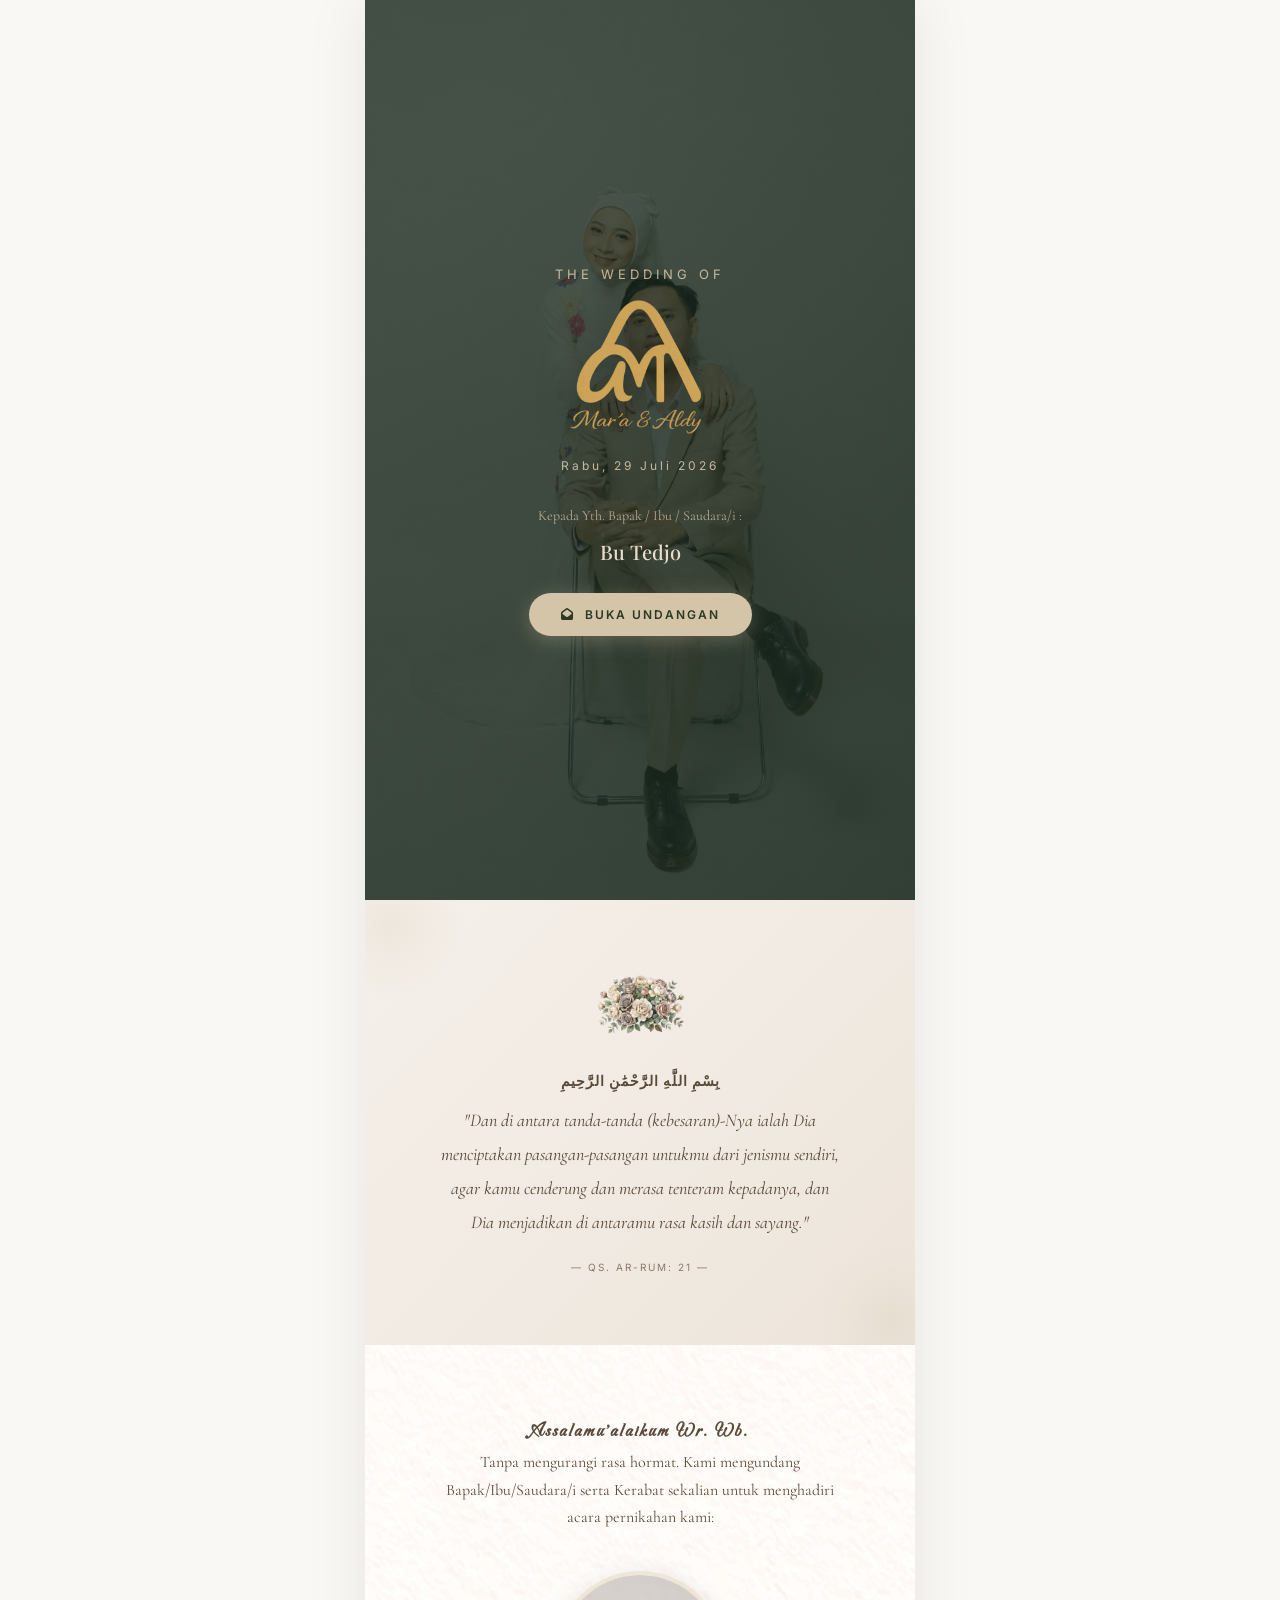
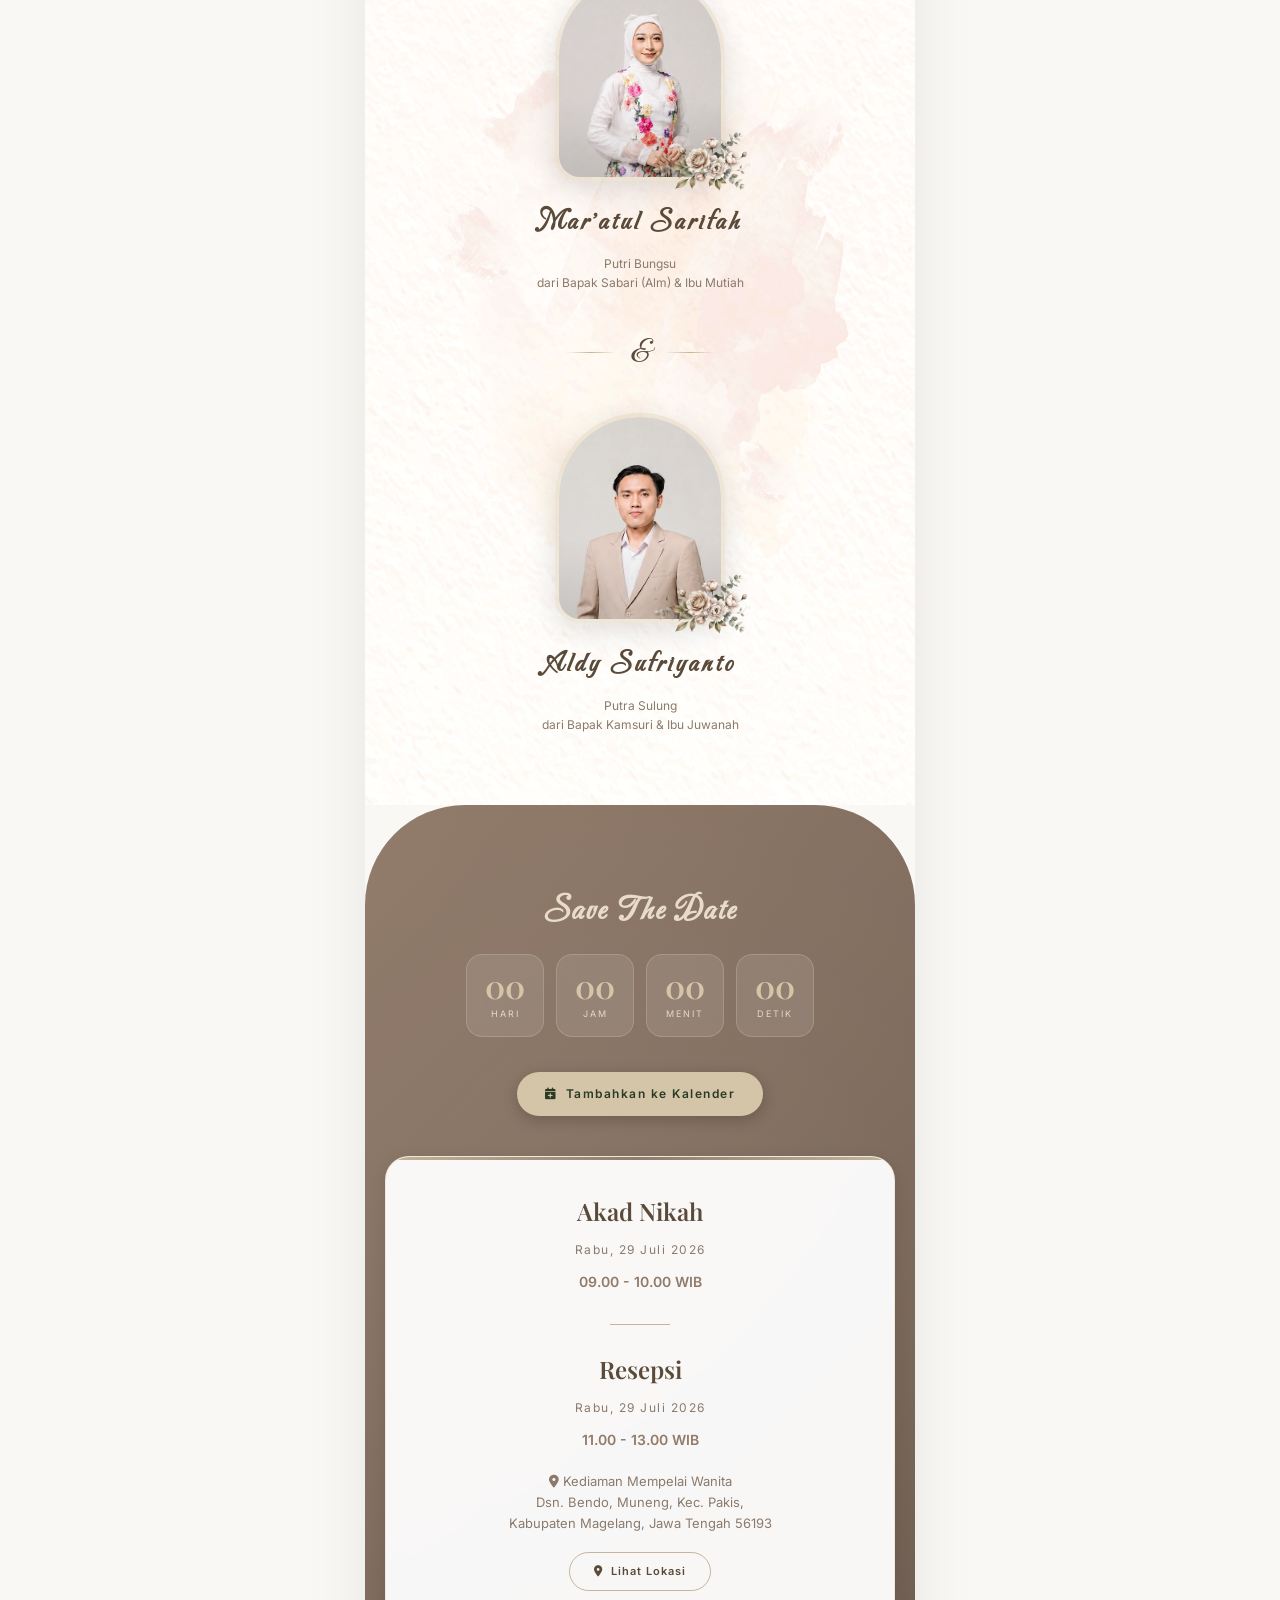
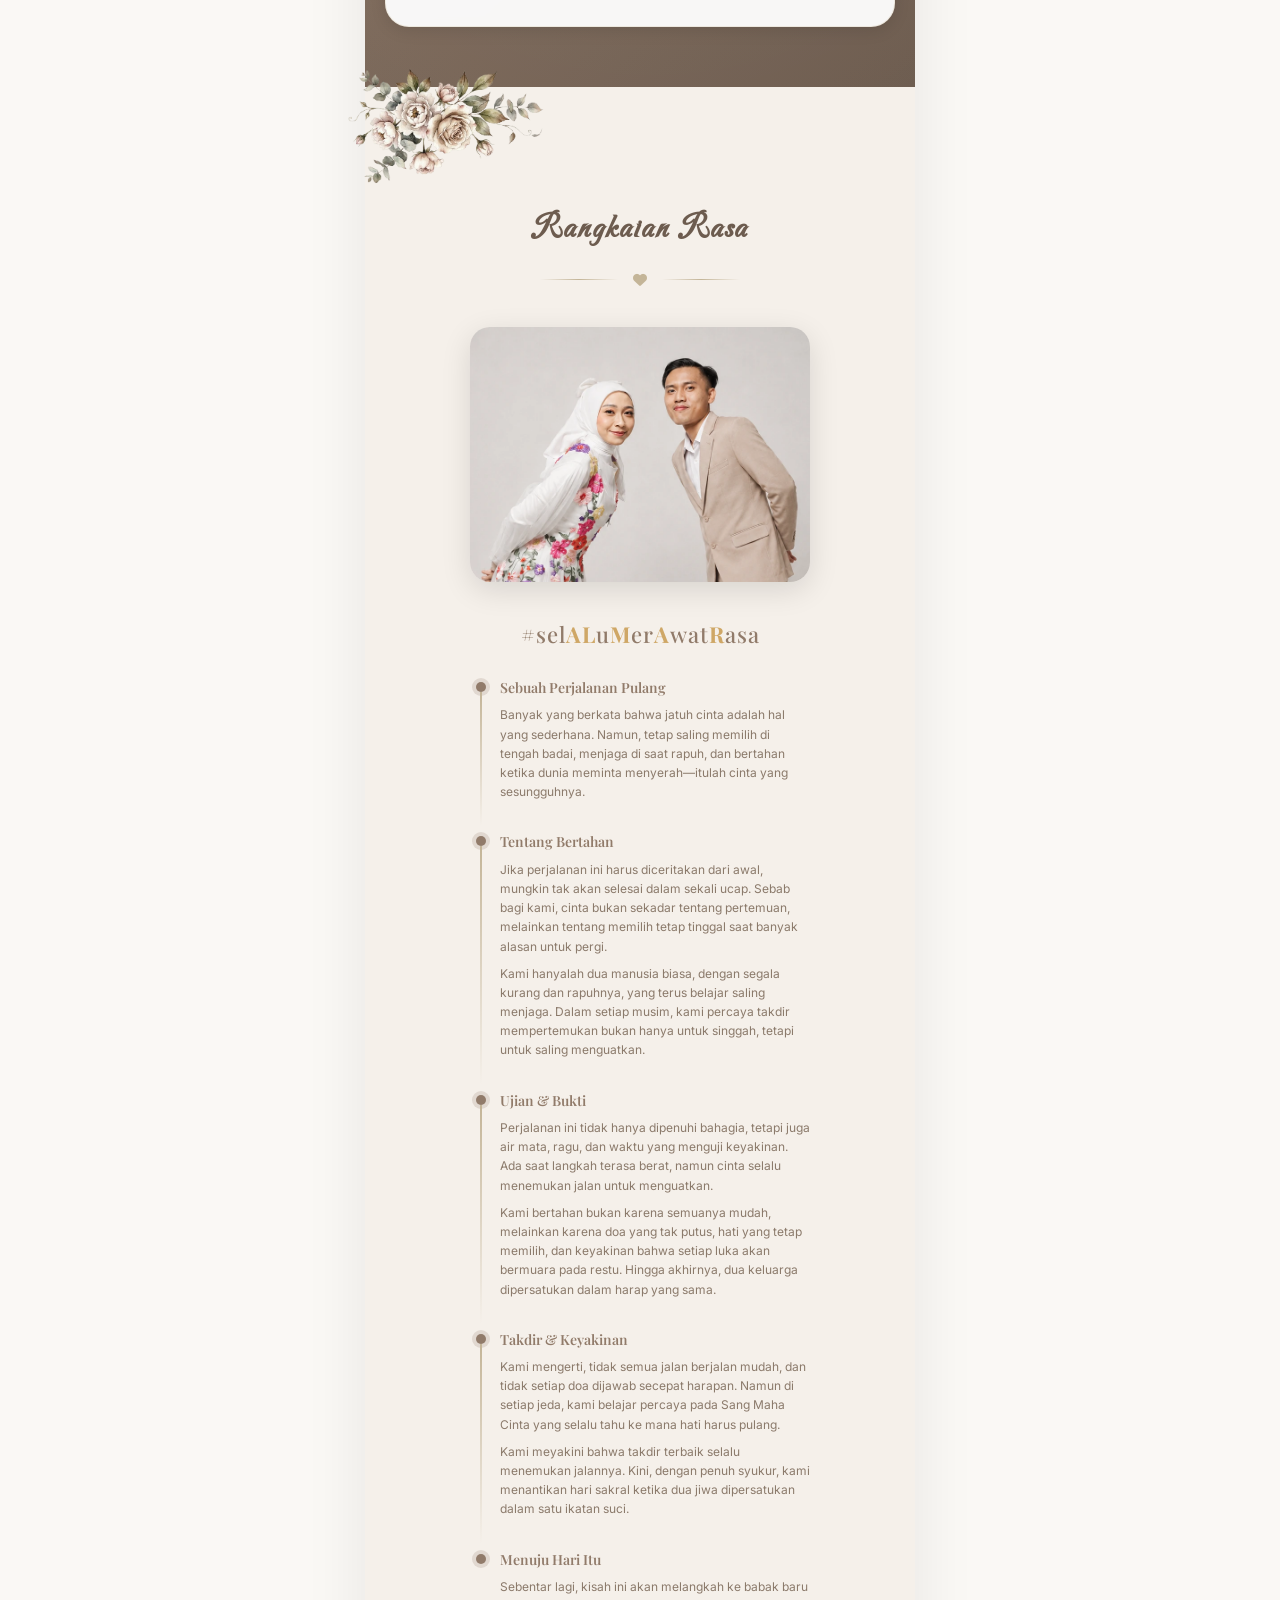
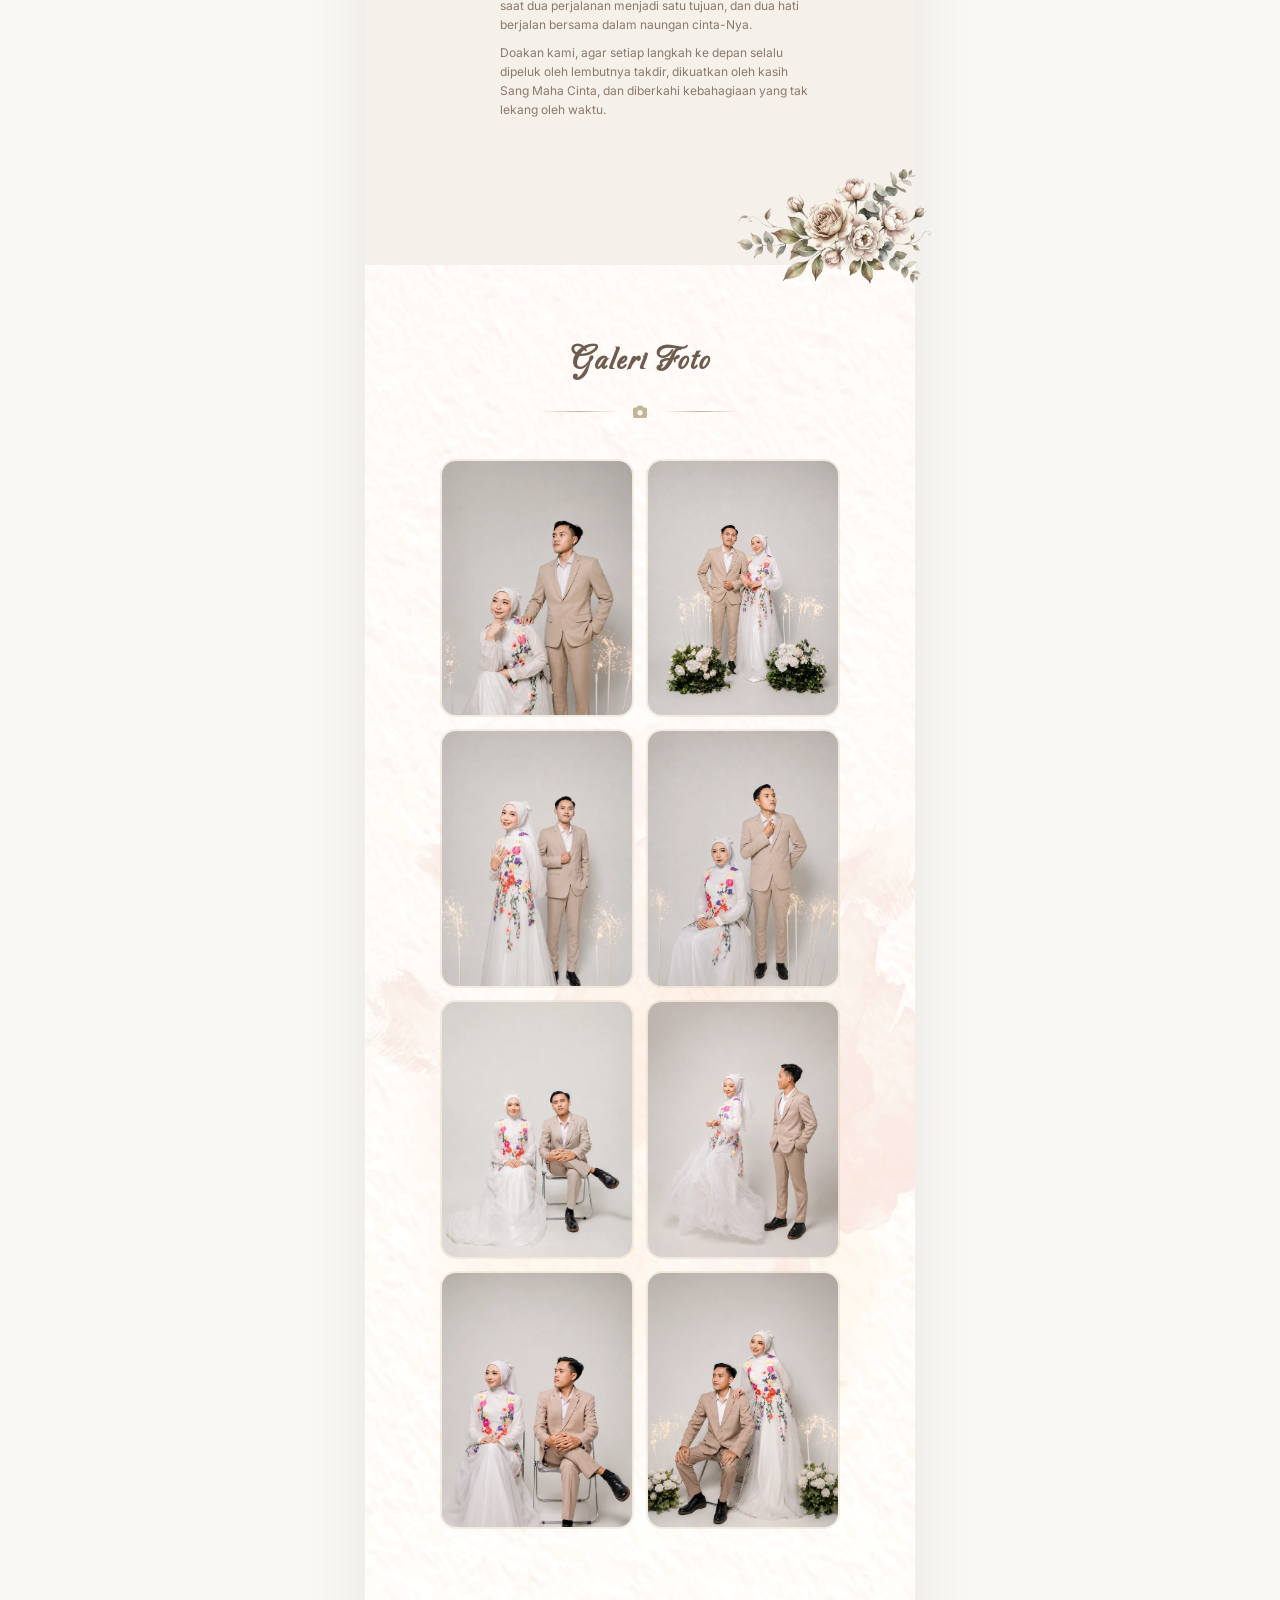
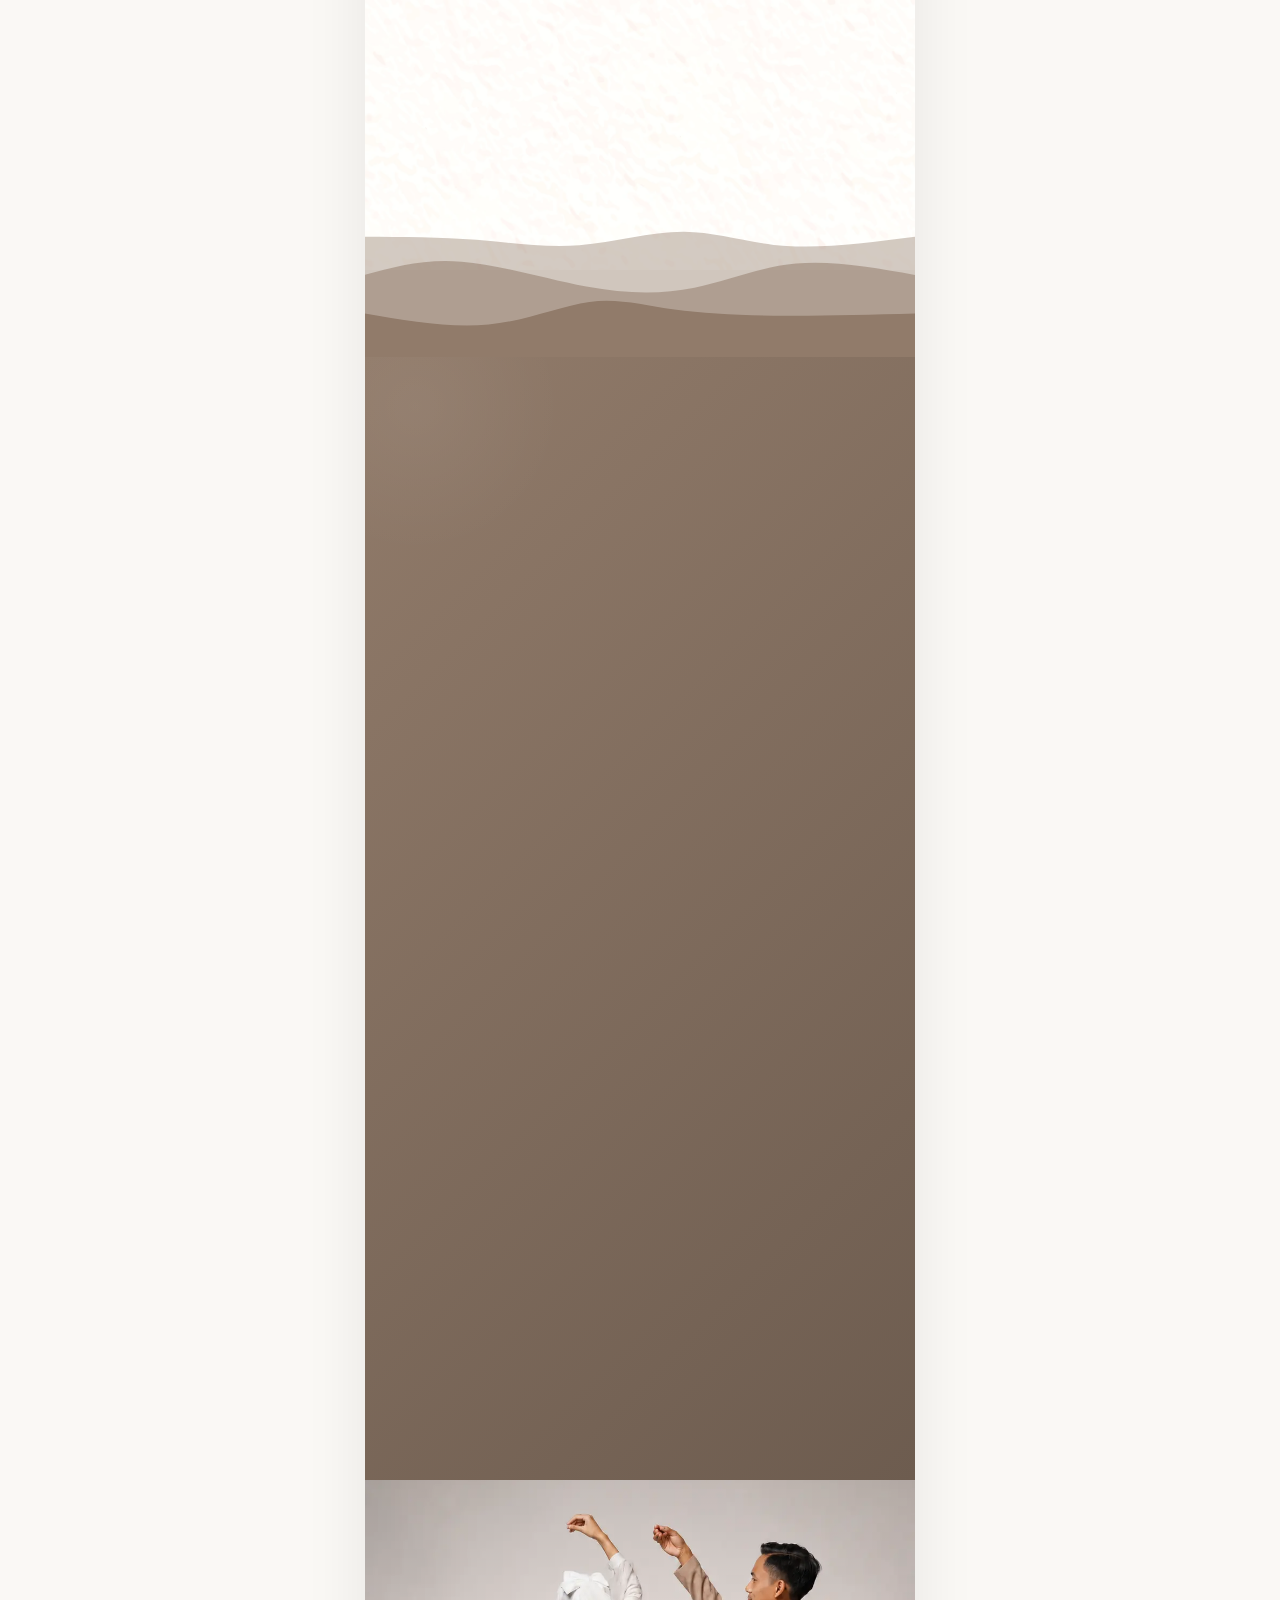
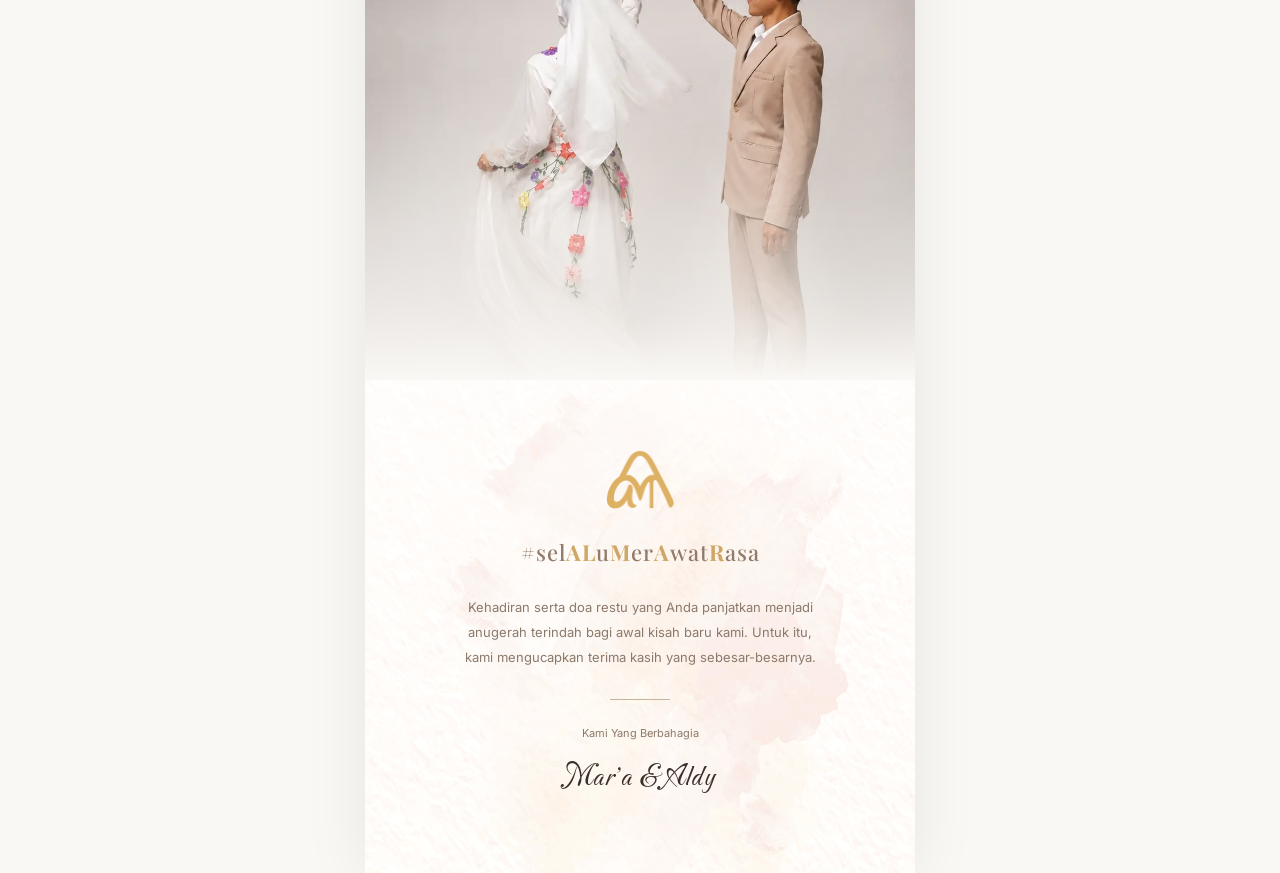
==== commit 1537bd04: "update image" ====
--- a/index.html
+++ b/index.html
@@ -2217,7 +2217,7 @@
             <i class="fas fa-volume-up"></i>
         </div>
         <audio id="bgMusic" loop preload="none">
-            <source src="song3.mp3" type="audio/mpeg">
+            <source src="song.mp3" type="audio/mpeg">
         </audio>
 
         <!-- ============================================
@@ -2334,7 +2334,7 @@
                     <i class="fas fa-location-dot"></i> Kediaman Mempelai Wanita<br>
                     Dsn. Bendo, Muneng, Kec. Pakis,<br>Kabupaten Magelang, Jawa Tengah 56193
                 </p>
-                <a href="https://maps.app.goo.gl/K2LHKpjv1yMRauoY9" target="_blank" rel="noopener" class="btn-outline">
+                <a href="https://maps.app.goo.gl/tvG1fkJ6Eg6BD48S6?g_st=ac" target="_blank" rel="noopener" class="btn-outline">
                     <i class="fas fa-map-marker-alt"></i> Lihat Lokasi
                 </a>
             </div>
@@ -2535,17 +2535,17 @@
                             class="fas fa-copy"></i> Salin Nomor</button>
                 </div>
                 <div class="modal-bank-card">
-                    <div class="modal-bank-name">BANK MANDIRI</div>
-                    <div class="modal-bank-number" id="modalMandiri">0987654321</div>
+                    <div class="modal-bank-name">BANK BRI</div>
+                    <div class="modal-bank-number" id="modalBri">303901031795531</div>
                     <div class="modal-bank-owner">a.n Aldy Sufriyanto</div>
-                    <button class="btn-copy-modal" onclick="copyModalNumber('modalMandiri', this)"><i
+                    <button class="btn-copy-modal" onclick="copyModalNumber('modalBri', this)"><i
                             class="fas fa-copy"></i> Salin Nomor</button>
                 </div>
                 <div class="modal-bank-card">
                     <div class="modal-bank-name">Kirim Hadiah</div>
                     <i class="fas fa-gift"></i>
-                    <div class="modal-bank-owner" id="modalAddress">Nama Penerima : Mar'atul Sarifah <br /> No. HP :
-                        1234 5678 90<br /> Dsn. Bendo, Muneng, Kec. Pakis, Kabupaten Magelang, Jawa Tengah</div>
+                    <div class="modal-bank-owner" id="modalAddress">Nama Penerima : Mar'atul Sarifah <br /> No. Whatshapp :
+                        0858 4820 1082<br /> Dsn. Bendo, Muneng, Kec. Pakis, Kabupaten Magelang, Jawa Tengah</div>
                 </div>
             </div>
         </div>
@@ -2763,7 +2763,7 @@
             e.preventDefault();
             const event = {
                 title: 'Pernikahan Mar\'a & Aldy',
-                start: '20260729T010000Z',
+                start: '20260729T040000Z',
                 end: '20260729T060000Z',
                 location: 'Dsn. Bendo, Muneng, Kec. Pakis, Kabupaten Magelang, Jawa Tengah 56193',
                 description: 'Undangan Pernikahan Mar\'atul Sarifah & Aldy Sufriyanto'
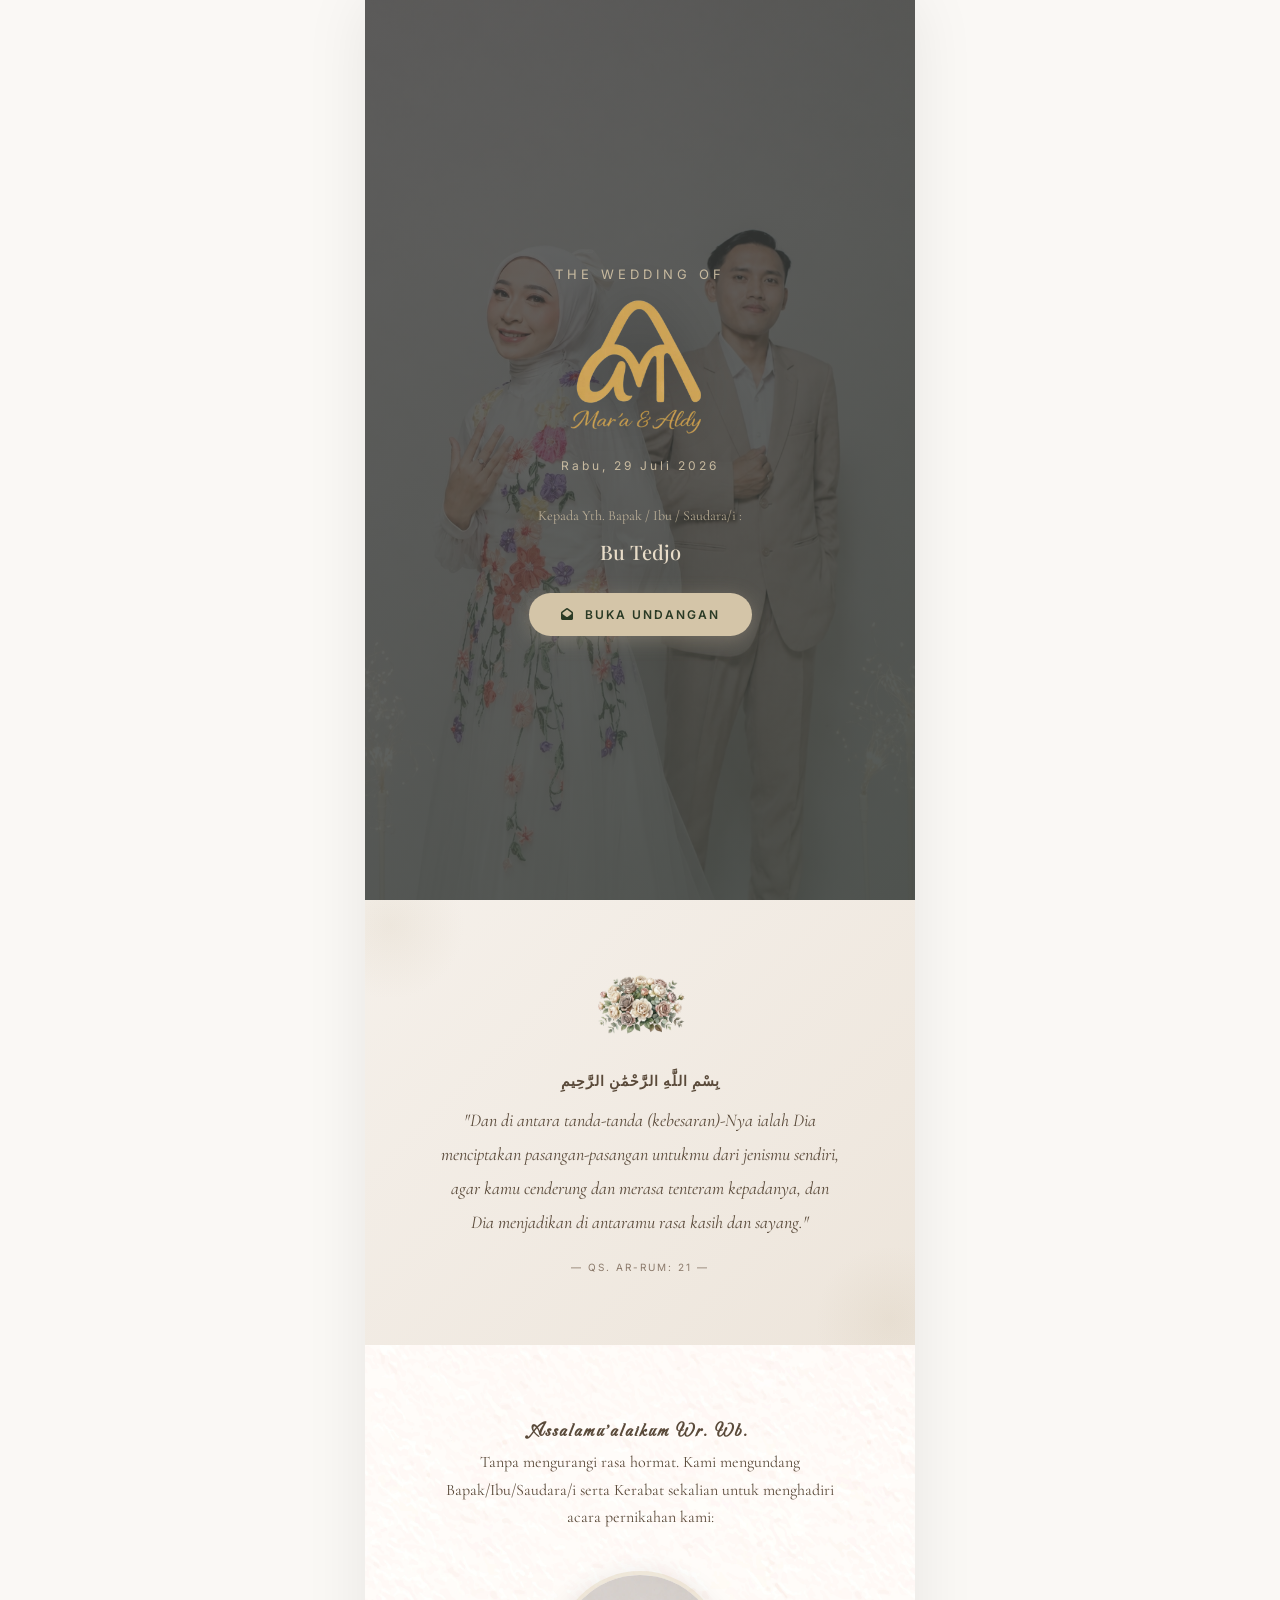
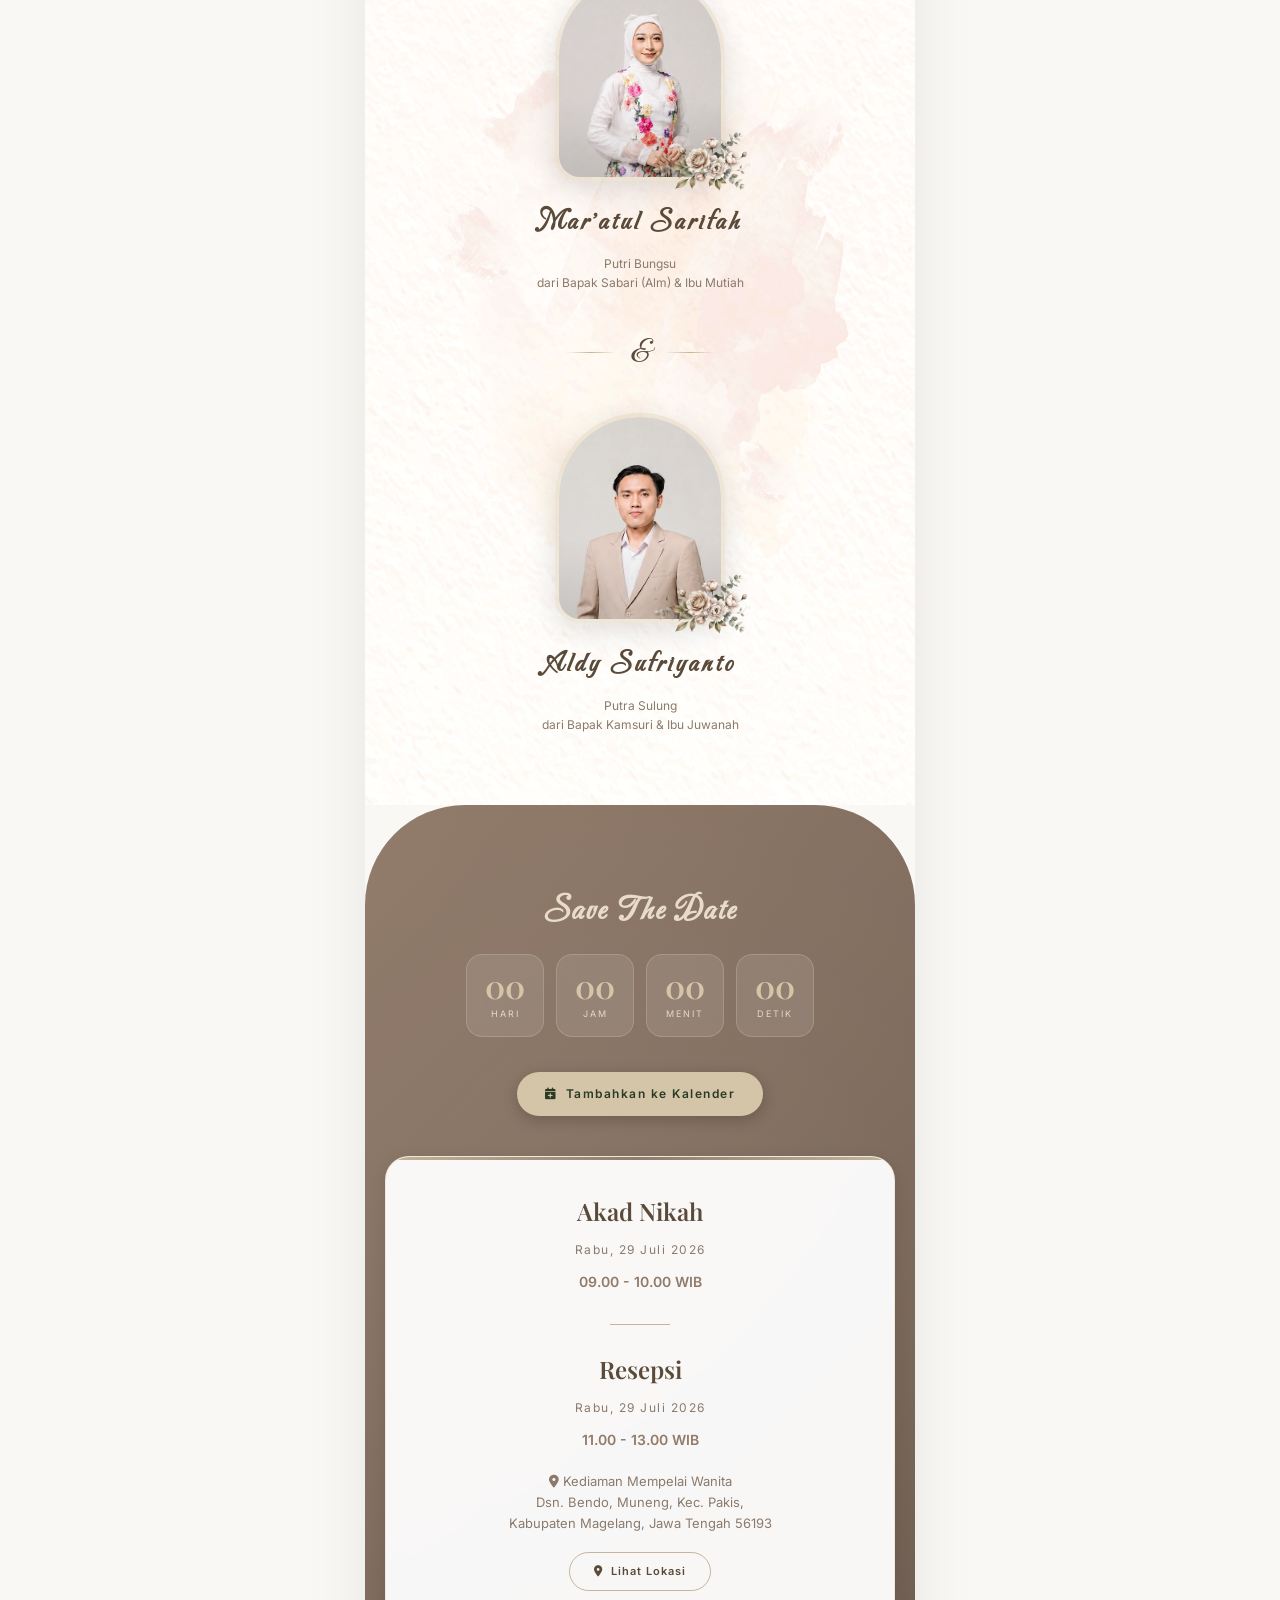
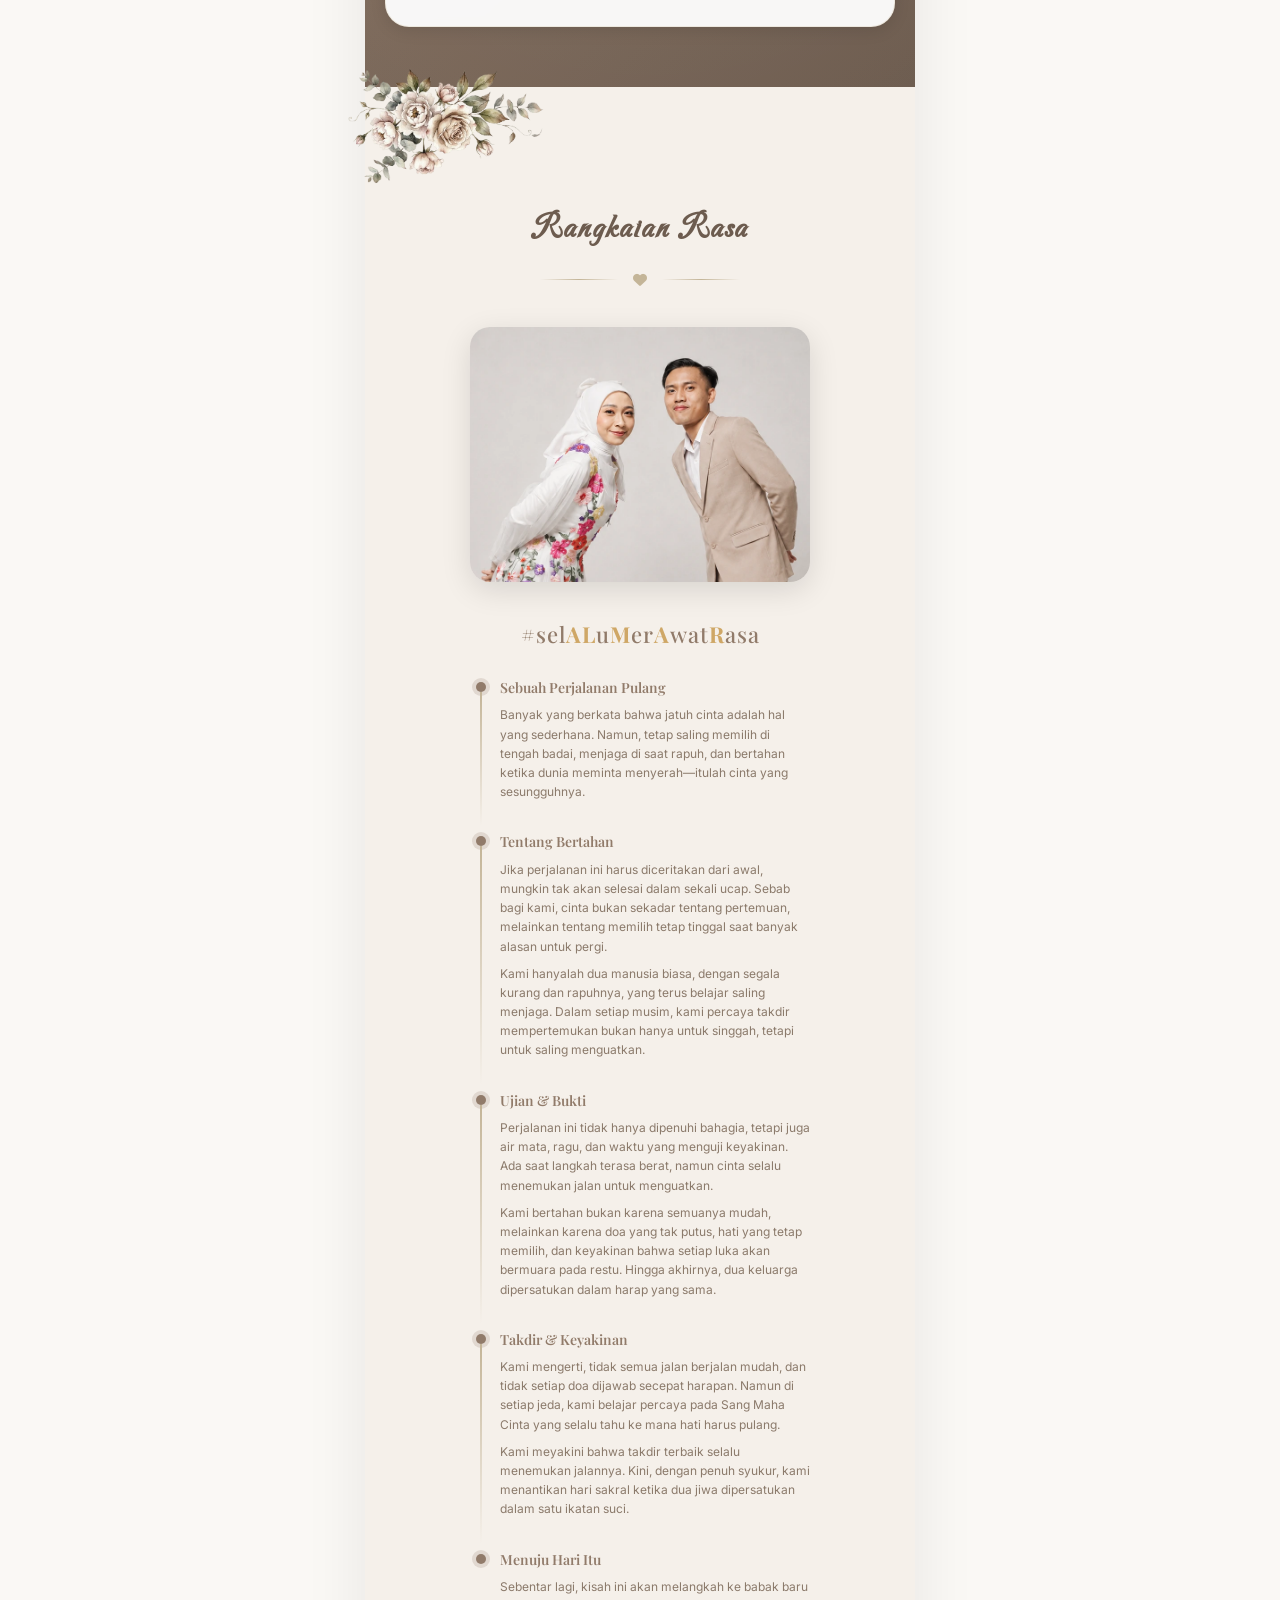
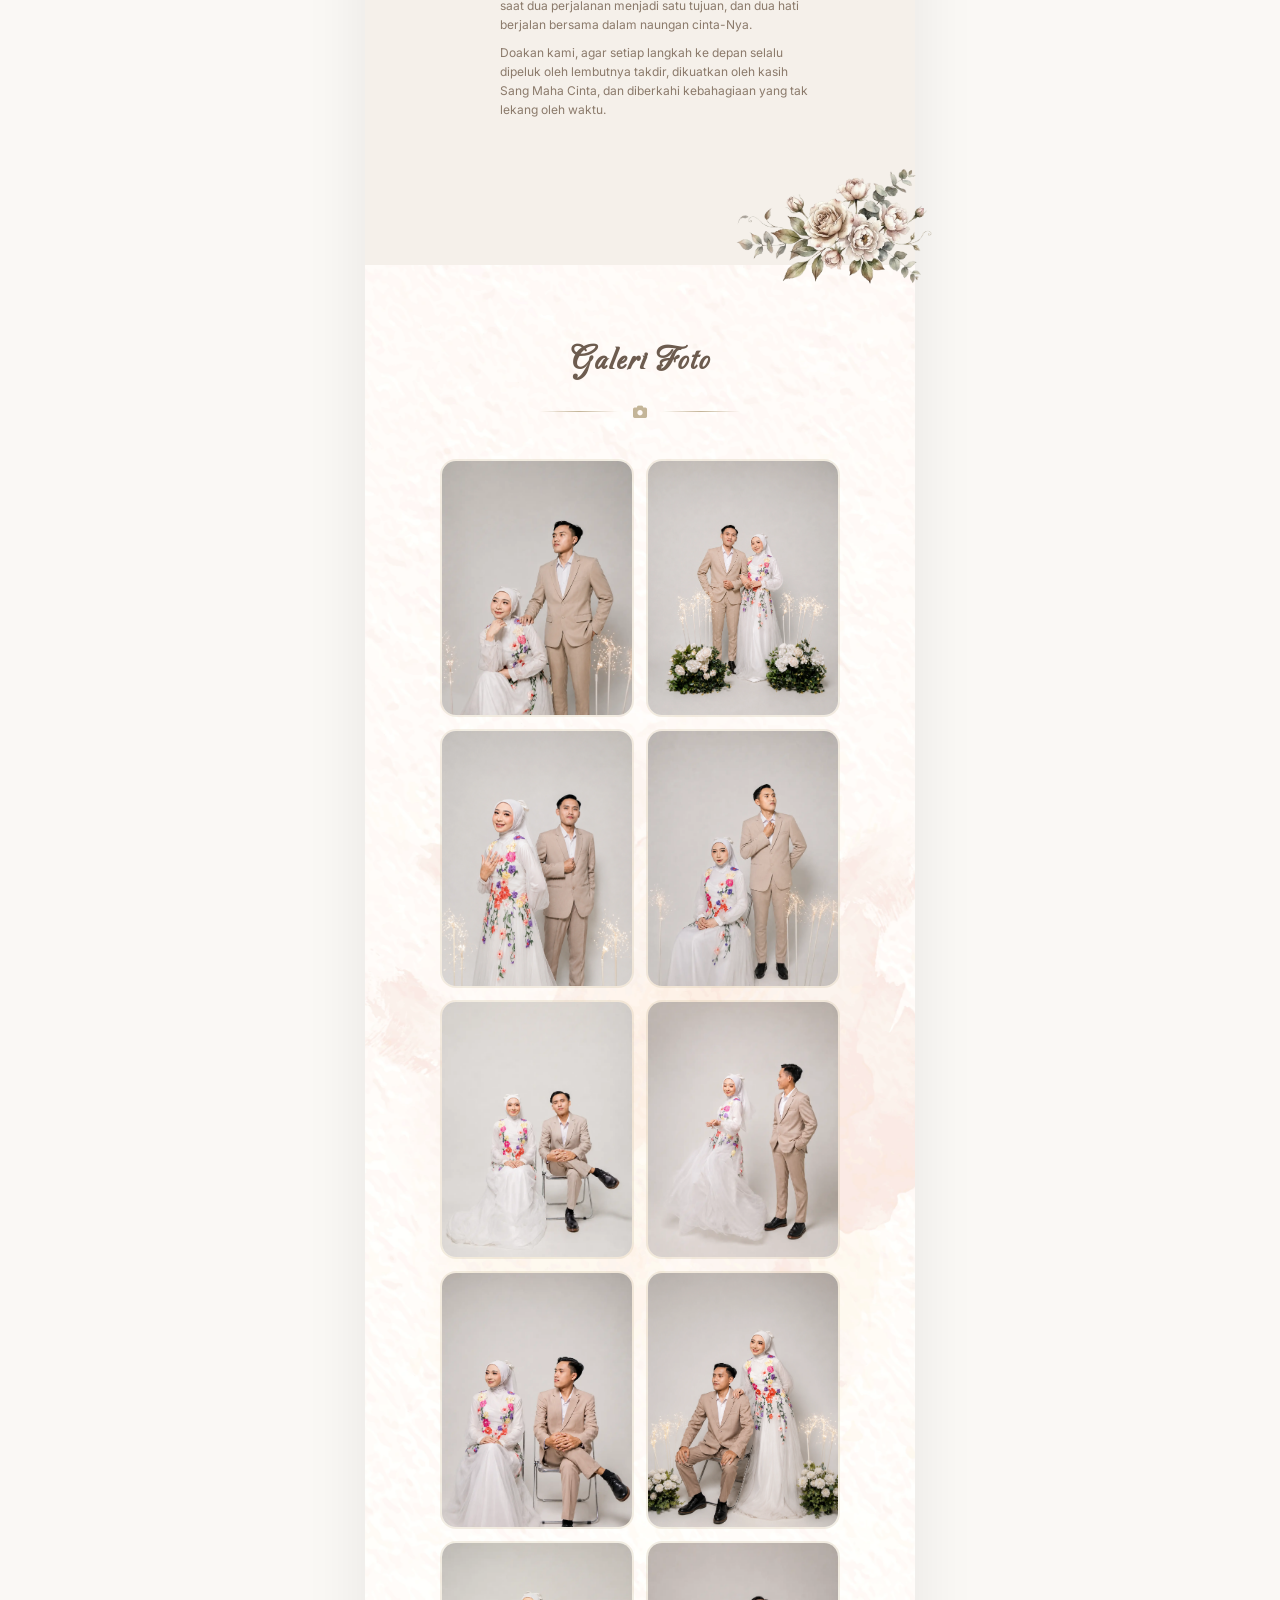
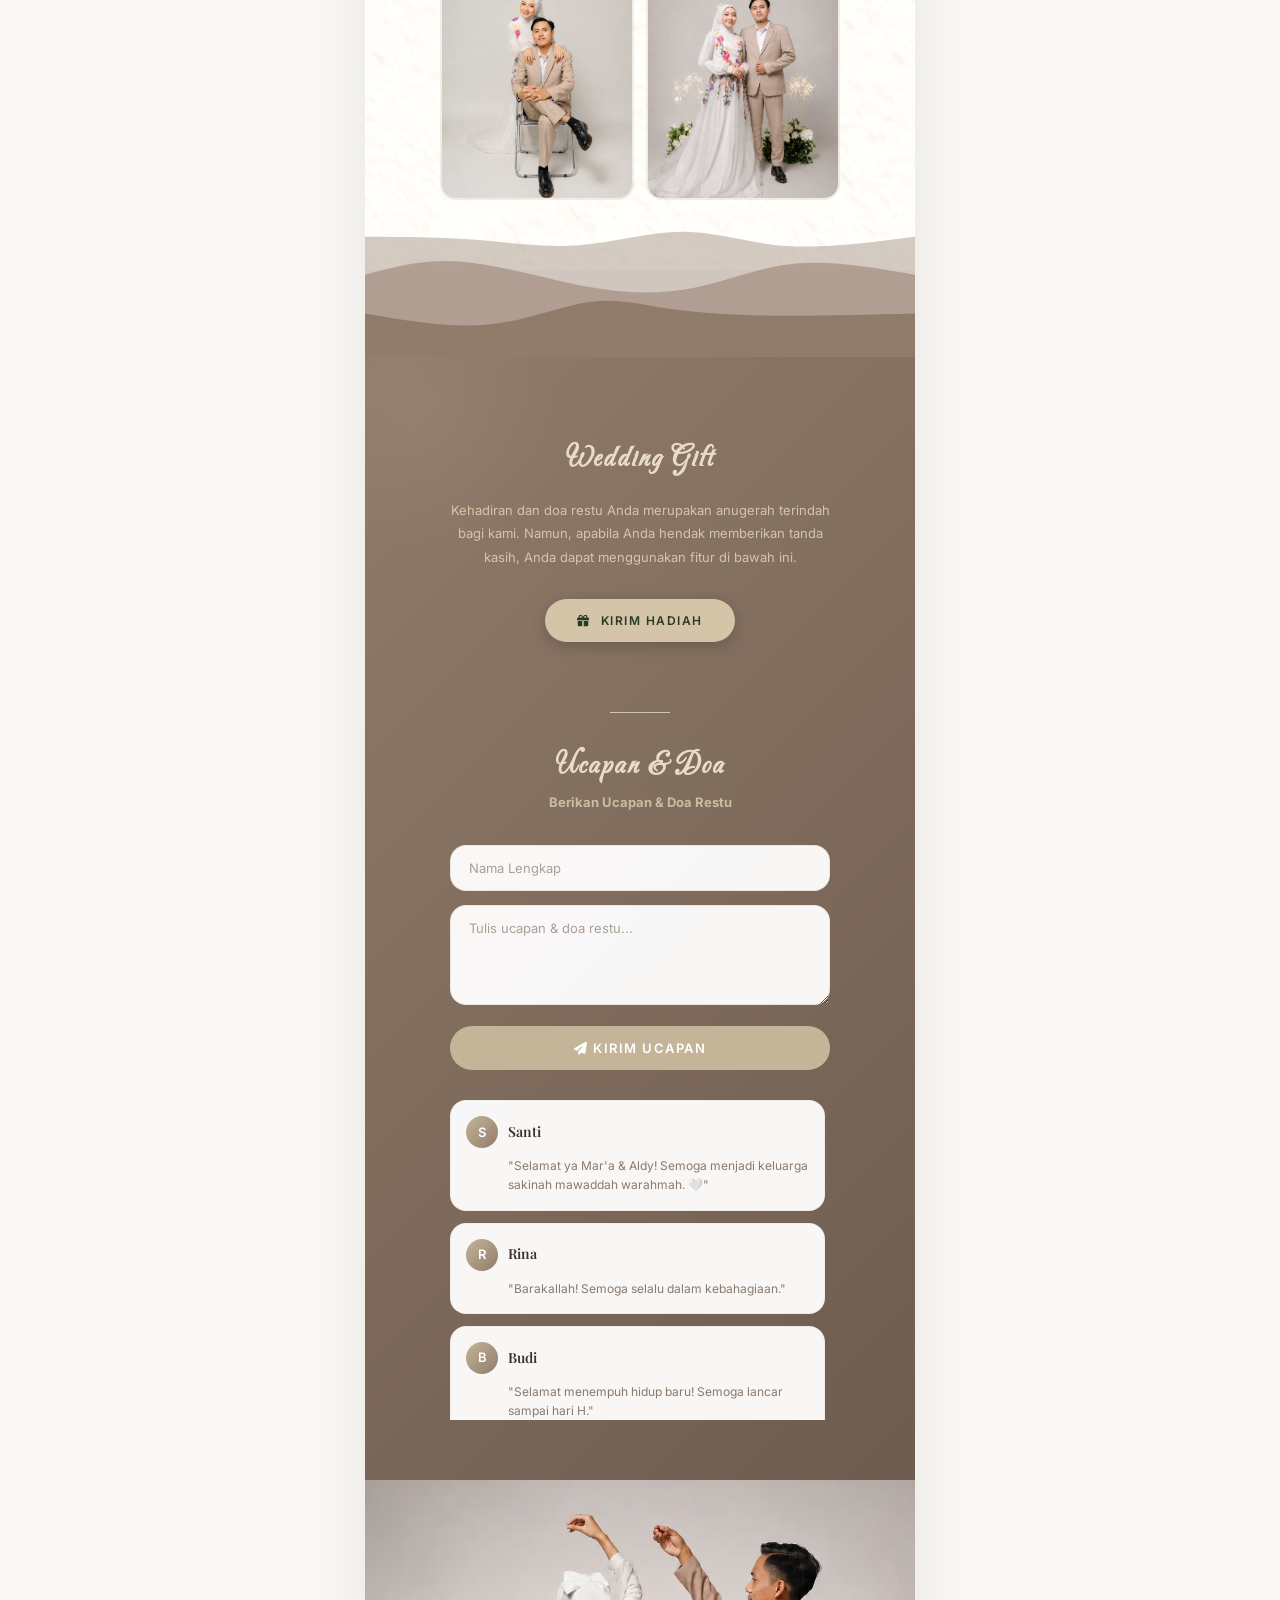
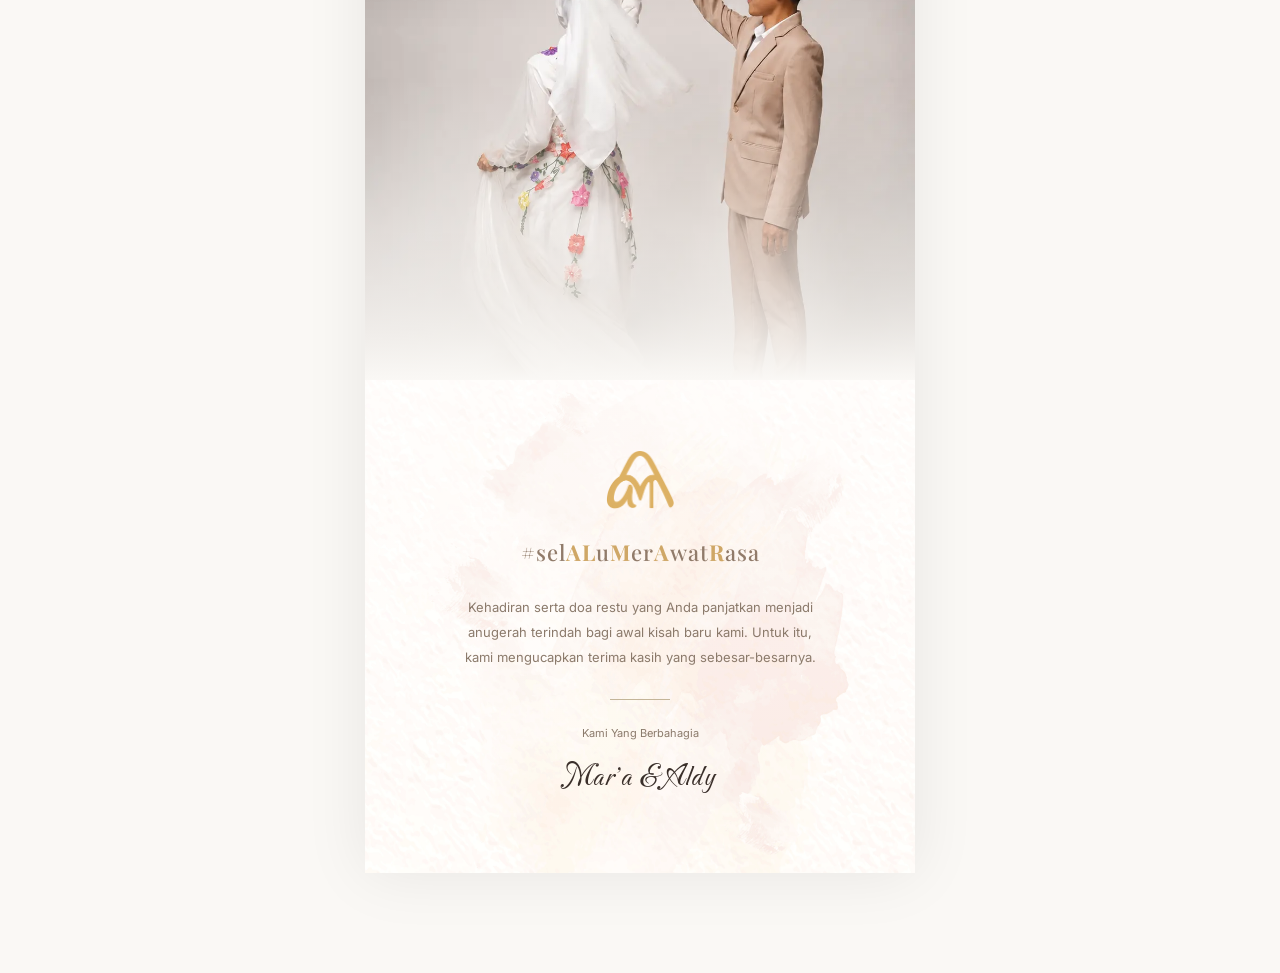
==== commit ab8d2c2a: "update image" ====
--- a/index.html
+++ b/index.html
@@ -361,7 +361,7 @@
             left: 0;
             width: 100%;
             height: 100%;
-            background: linear-gradient(145deg, rgba(26, 42, 31, 0.75) 0%, rgba(26, 42, 31, 0.88) 100%);
+            background: linear-gradient(145deg, rgba(56, 56, 56, 0.75) 0%, rgba(60, 65, 61, 0.88) 100%);
             z-index: 1;
         }
 
@@ -971,7 +971,7 @@
             width: 200%;
             height: 200%;
             background: radial-gradient(circle, rgba(255, 255, 255, 0.05) 0%, transparent 60%);
-            animation: rotate360 30s linear infinite;
+            /* animation: rotate360 30s linear infinite; */
         }
 
         .countdown-title {
@@ -2190,9 +2190,9 @@
         ============================================ -->
         <div class="cover-screen" id="coverScreen">
             <div class="cover-slideshow">
-                <div class="cover-slide active"><img src="./CO-1.webp" alt="Cover 1" loading="eager"></div>
+                <div class="cover-slide active"><img src="./CO-3.webp" alt="Cover 1" loading="eager"></div>
                 <div class="cover-slide"><img src="./CO-2.webp" alt="Cover 2" loading="lazy"></div>
-                <div class="cover-slide"><img src="./CO-3.webp" alt="Cover 3" loading="lazy"></div>
+                <div class="cover-slide"><img src="./footer.webp" alt="Cover 3" loading="lazy"></div>
             </div>
             <div class="cover-content">
                 <p class="cover-label">The Wedding of</p>
@@ -2266,7 +2266,7 @@
 
             <div class="couple-grid">
                 <!-- Couple Card Mar'atul Sarifah -->
-                <div class="couple-card" data-aos="fade-right" data-aos-duration="1000">
+                <div class="couple-card" data-aos="fade-up" data-aos-duration="1000">
                     <div class="couple-photo"><img src="./couple-girl.webp" alt="Mar'atul Sarifah" loading="lazy"></div>
                     <h3 class="couple-name">Mar'atul Sarifah</h3>
                     <p class="couple-parents">Putri Bungsu<br>dari Bapak Sabari (Alm) & Ibu Mutiah</p>
@@ -2282,7 +2282,7 @@
                 </div>
 
                 <!-- Couple Card Aldy Sufriyanto -->
-                <div class="couple-card" data-aos="fade-left" data-aos-duration="1000">
+                <div class="couple-card" data-aos="fade-up" data-aos-duration="1000">
                     <div class="couple-photo"><img src="./couple-man.webp" alt="Aldy Sufriyanto" loading="lazy"></div>
                     <h3 class="couple-name">Aldy Sufriyanto</h3>
                     <p class="couple-parents">Putra Sulung<br>dari Bapak Kamsuri & Ibu Juwanah</p>
@@ -2322,7 +2322,7 @@
                 <i class="fas fa-calendar-plus"></i> Tambahkan ke Kalender
             </a>
 
-            <div class="event-card" data-aos="fade-right" data-aos-duration="1000" data-aos-delay="300">
+            <div class="event-card" data-aos="fade-up" data-aos-duration="1000" data-aos-delay="300">
                 <h3 class="event-title">Akad Nikah</h3>
                 <p class="event-date">Rabu, 29 Juli 2026</p>
                 <p class="event-time">09.00 - 10.00 WIB</p>
@@ -2364,13 +2364,13 @@
                     class="highlight">A</span>wat<span class="highlight">R</span>asa</p>
 
             <div class="timeline">
-                <div class="timeline-item" data-aos="fade-right" data-aos-duration="800" data-aos-delay="100">
+                <div class="timeline-item" data-aos="fade-up" data-aos-duration="800" data-aos-delay="100">
                     <p class="timeline-date">Sebuah Perjalanan Pulang</p>
                     <p class="timeline-text">Banyak yang berkata bahwa jatuh cinta adalah hal yang sederhana. Namun,
                         tetap saling memilih di tengah badai, menjaga di saat rapuh, dan bertahan ketika dunia meminta
                         menyerah—itulah cinta yang sesungguhnya.</p>
                 </div>
-                <div class="timeline-item" data-aos="fade-right" data-aos-duration="800" data-aos-delay="200">
+                <div class="timeline-item" data-aos="fade-up" data-aos-duration="800" data-aos-delay="200">
                     <p class="timeline-date">Tentang Bertahan</p>
                     <p class="timeline-text">Jika perjalanan ini harus diceritakan dari awal, mungkin tak akan selesai
                         dalam sekali ucap. Sebab bagi kami, cinta bukan sekadar tentang pertemuan, melainkan tentang
@@ -2379,7 +2379,7 @@
                         kurang dan rapuhnya, yang terus belajar saling menjaga. Dalam setiap musim, kami percaya takdir
                         mempertemukan bukan hanya untuk singgah, tetapi untuk saling menguatkan.</p>
                 </div>
-                <div class="timeline-item" data-aos="fade-right" data-aos-duration="800" data-aos-delay="300">
+                <div class="timeline-item" data-aos="fade-up" data-aos-duration="800" data-aos-delay="300">
                     <p class="timeline-date">Ujian & Bukti</p>
                     <p class="timeline-text">Perjalanan ini tidak hanya dipenuhi bahagia, tetapi juga air mata, ragu,
                         dan waktu yang menguji keyakinan. Ada saat langkah terasa berat, namun cinta selalu menemukan
@@ -2388,7 +2388,7 @@
                         melainkan karena doa yang tak putus, hati yang tetap memilih, dan keyakinan bahwa setiap luka
                         akan bermuara pada restu. Hingga akhirnya, dua keluarga dipersatukan dalam harap yang sama.</p>
                 </div>
-                <div class="timeline-item" data-aos="fade-right" data-aos-duration="800" data-aos-delay="400">
+                <div class="timeline-item" data-aos="fade-up" data-aos-duration="800" data-aos-delay="400">
                     <p class="timeline-date">Takdir & Keyakinan</p>
                     <p class="timeline-text">Kami mengerti, tidak semua jalan berjalan mudah, dan tidak setiap doa
                         dijawab secepat harapan. Namun di setiap jeda, kami belajar percaya pada Sang Maha Cinta yang
@@ -2397,7 +2397,7 @@
                         jalannya. Kini, dengan penuh syukur, kami menantikan hari sakral ketika dua jiwa dipersatukan
                         dalam satu ikatan suci.</p>
                 </div>
-                <div class="timeline-item" data-aos="fade-right" data-aos-duration="800" data-aos-delay="500">
+                <div class="timeline-item" data-aos="fade-up" data-aos-duration="800" data-aos-delay="500">
                     <p class="timeline-date">Menuju Hari Itu</p>
                     <p class="timeline-text">Sebentar lagi, kisah ini akan melangkah ke babak baru saat dua perjalanan
                         menjadi satu tujuan, dan dua hati berjalan bersama dalam naungan cinta-Nya.</p>
@@ -2576,10 +2576,10 @@
                 Berbahagia</p>
             <p class="footer-couple" data-aos="zoom-in" data-aos-duration="1000" data-aos-delay="500">Mar'a & Aldy</p>
 
-            <div class="footer-flower left" data-aos="fade-right" data-aos-duration="1000" data-aos-delay="600">
+            <div class="footer-flower left" data-aos="fade-up" data-aos-duration="1000" data-aos-delay="600">
                 <img src="./floral-corner.webp" alt="Floral Footer Left">
             </div>
-            <div class="footer-flower right" data-aos="fade-left" data-aos-duration="1000" data-aos-delay="600">
+            <div class="footer-flower right" data-aos="fade-up" data-aos-duration="1000" data-aos-delay="600">
                 <img src="./floral-corner.webp" alt="Floral Footer Right">
             </div>
         </footer>
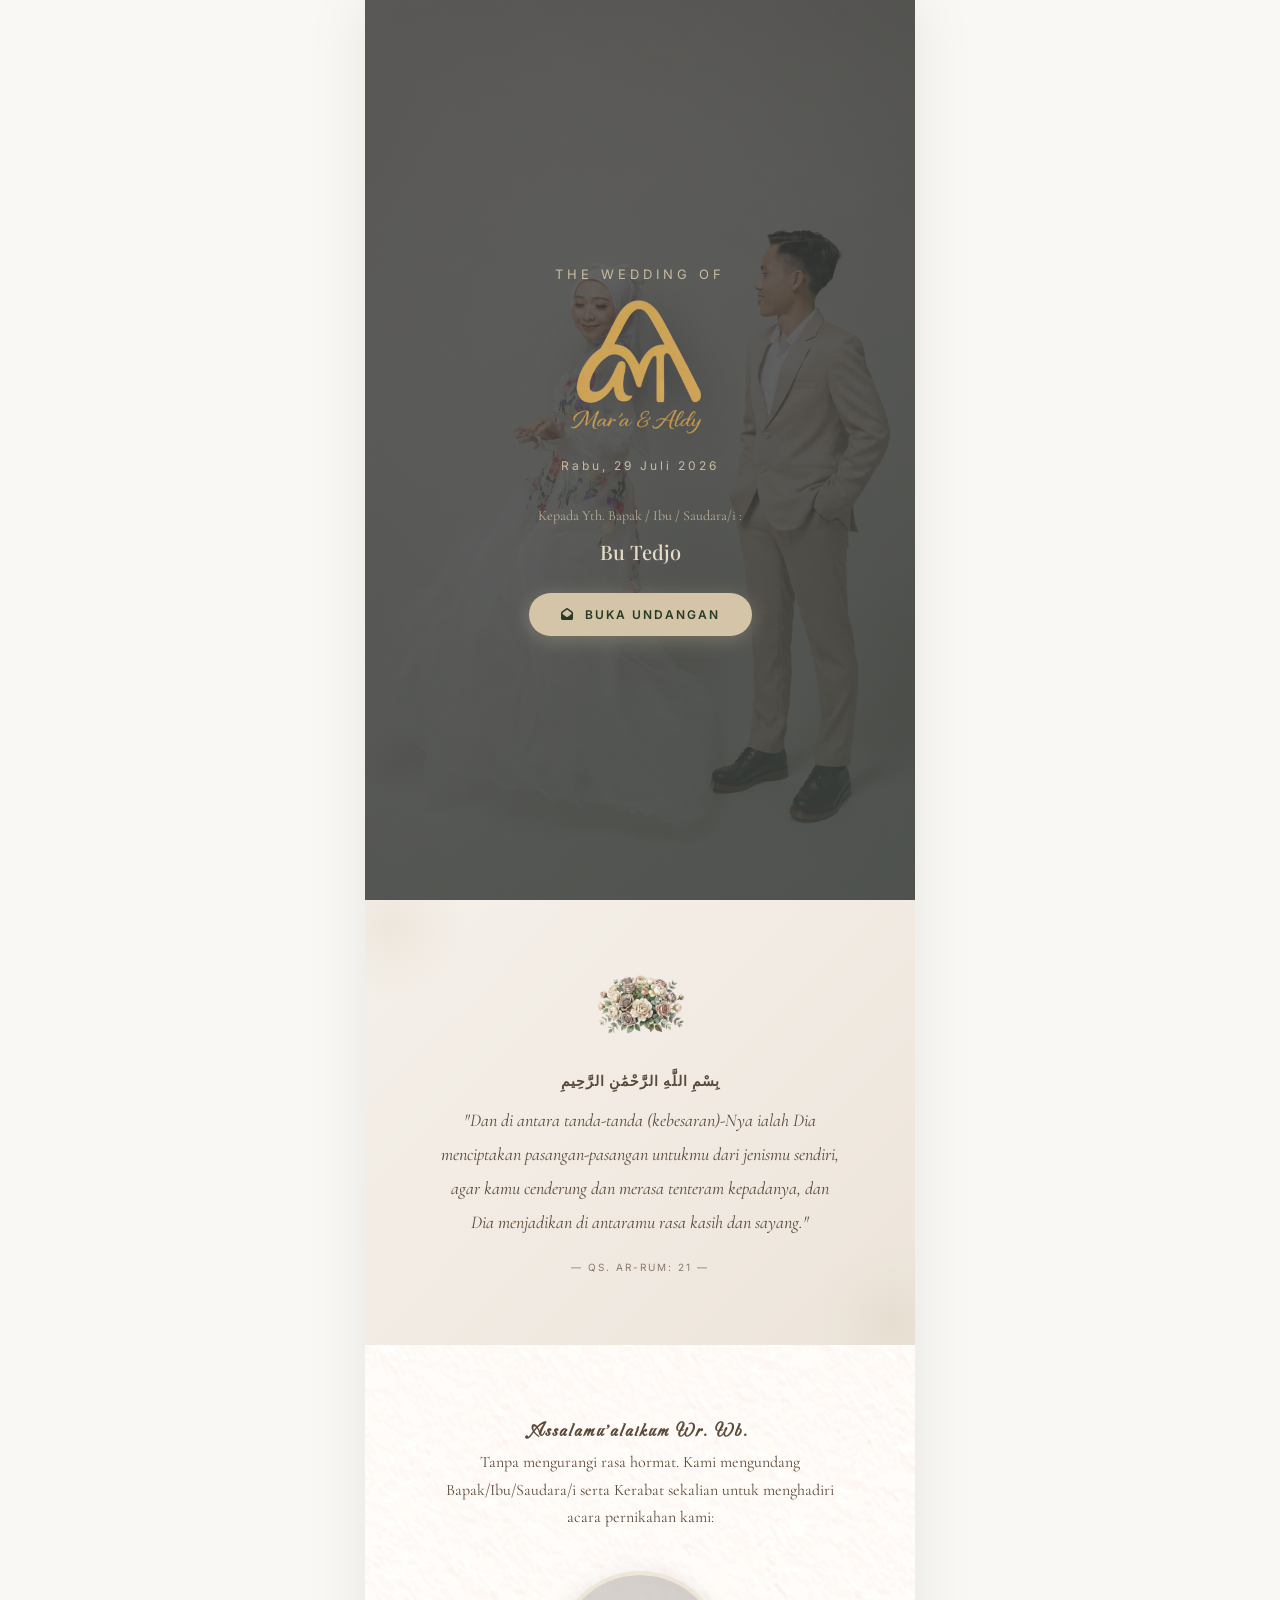
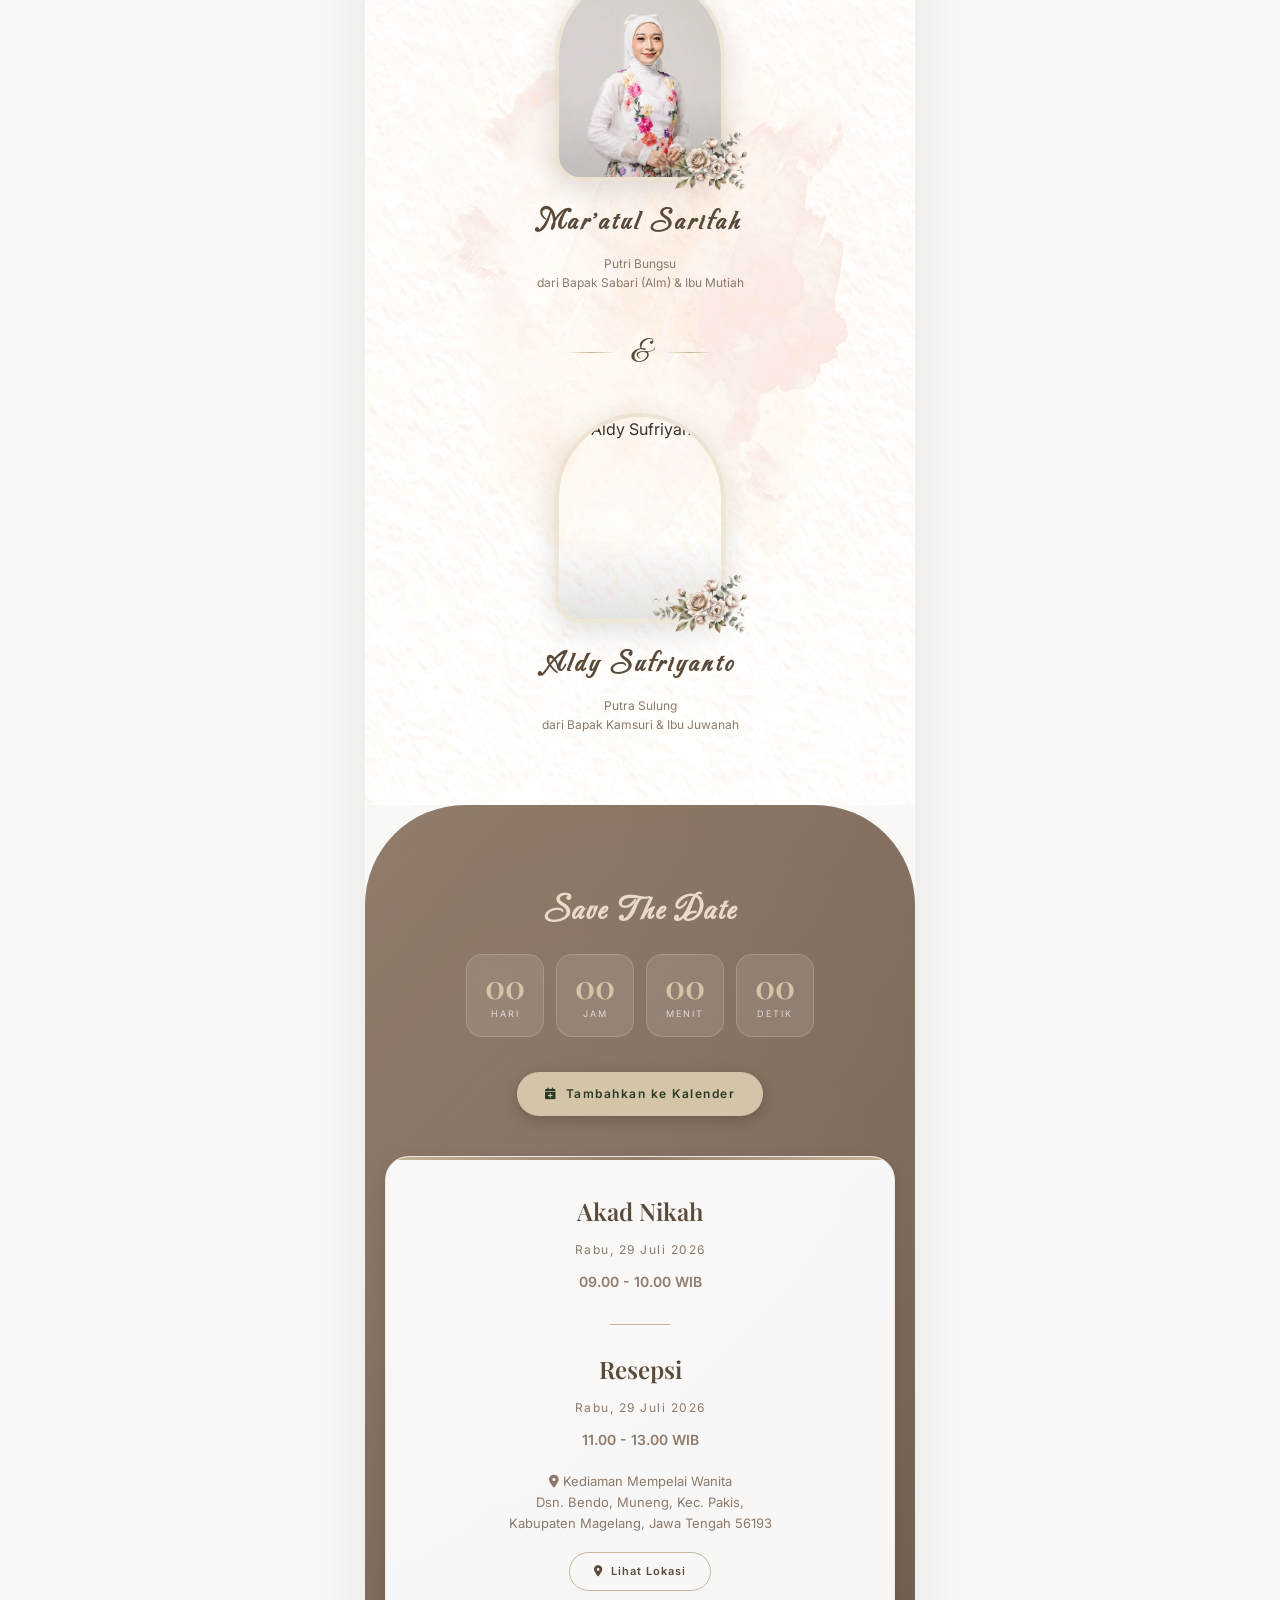
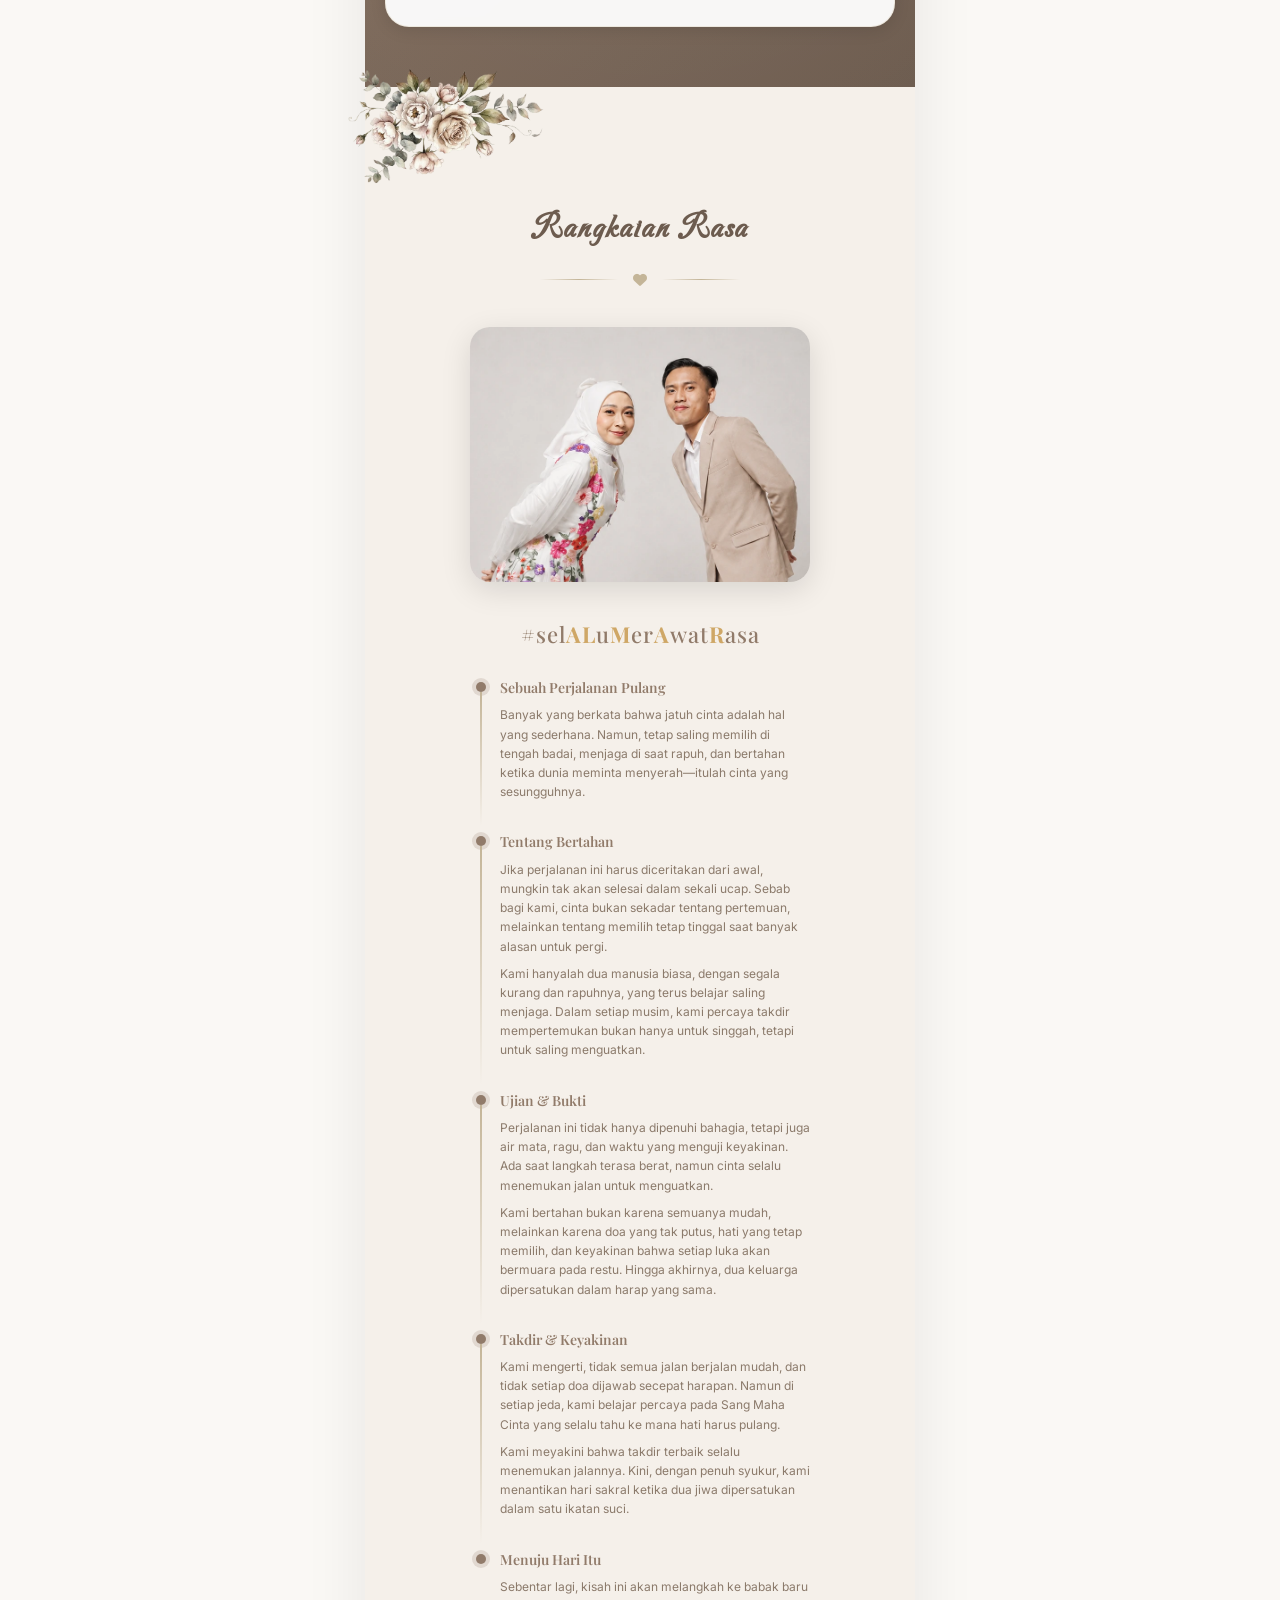
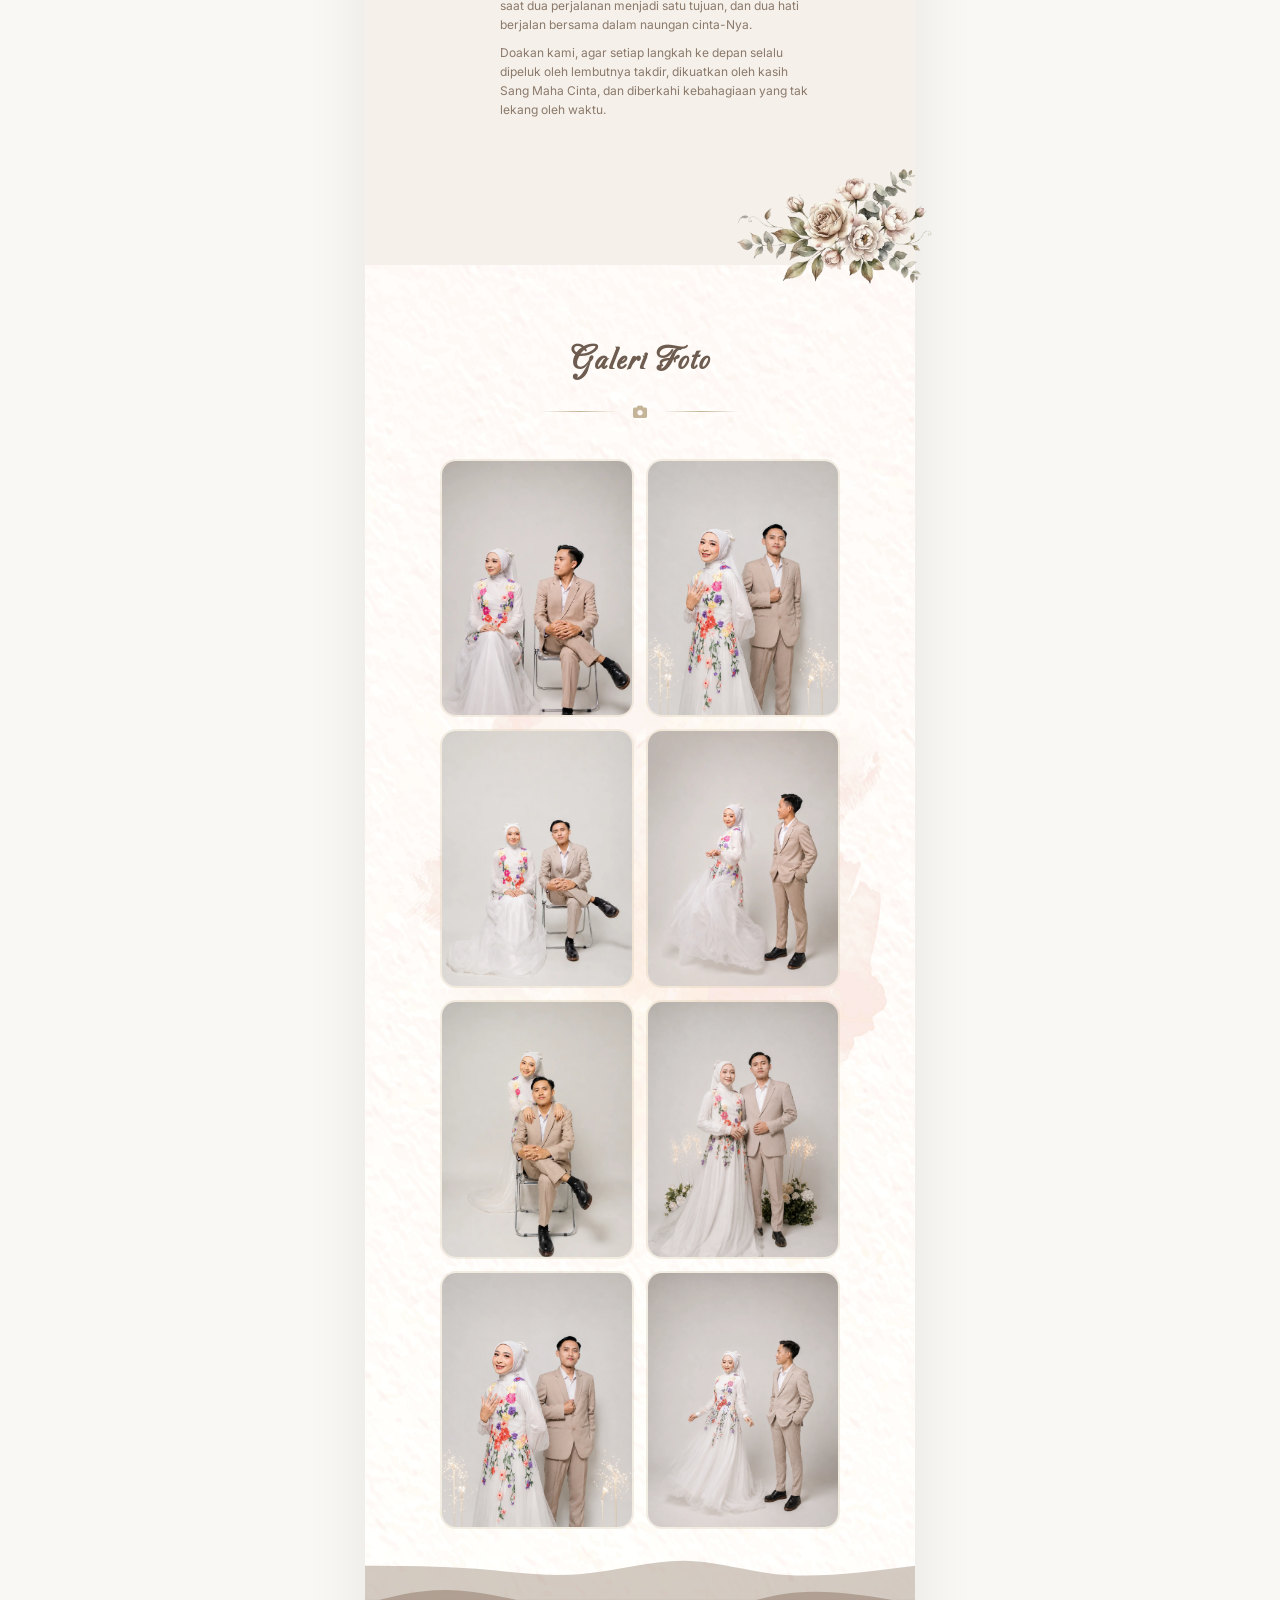
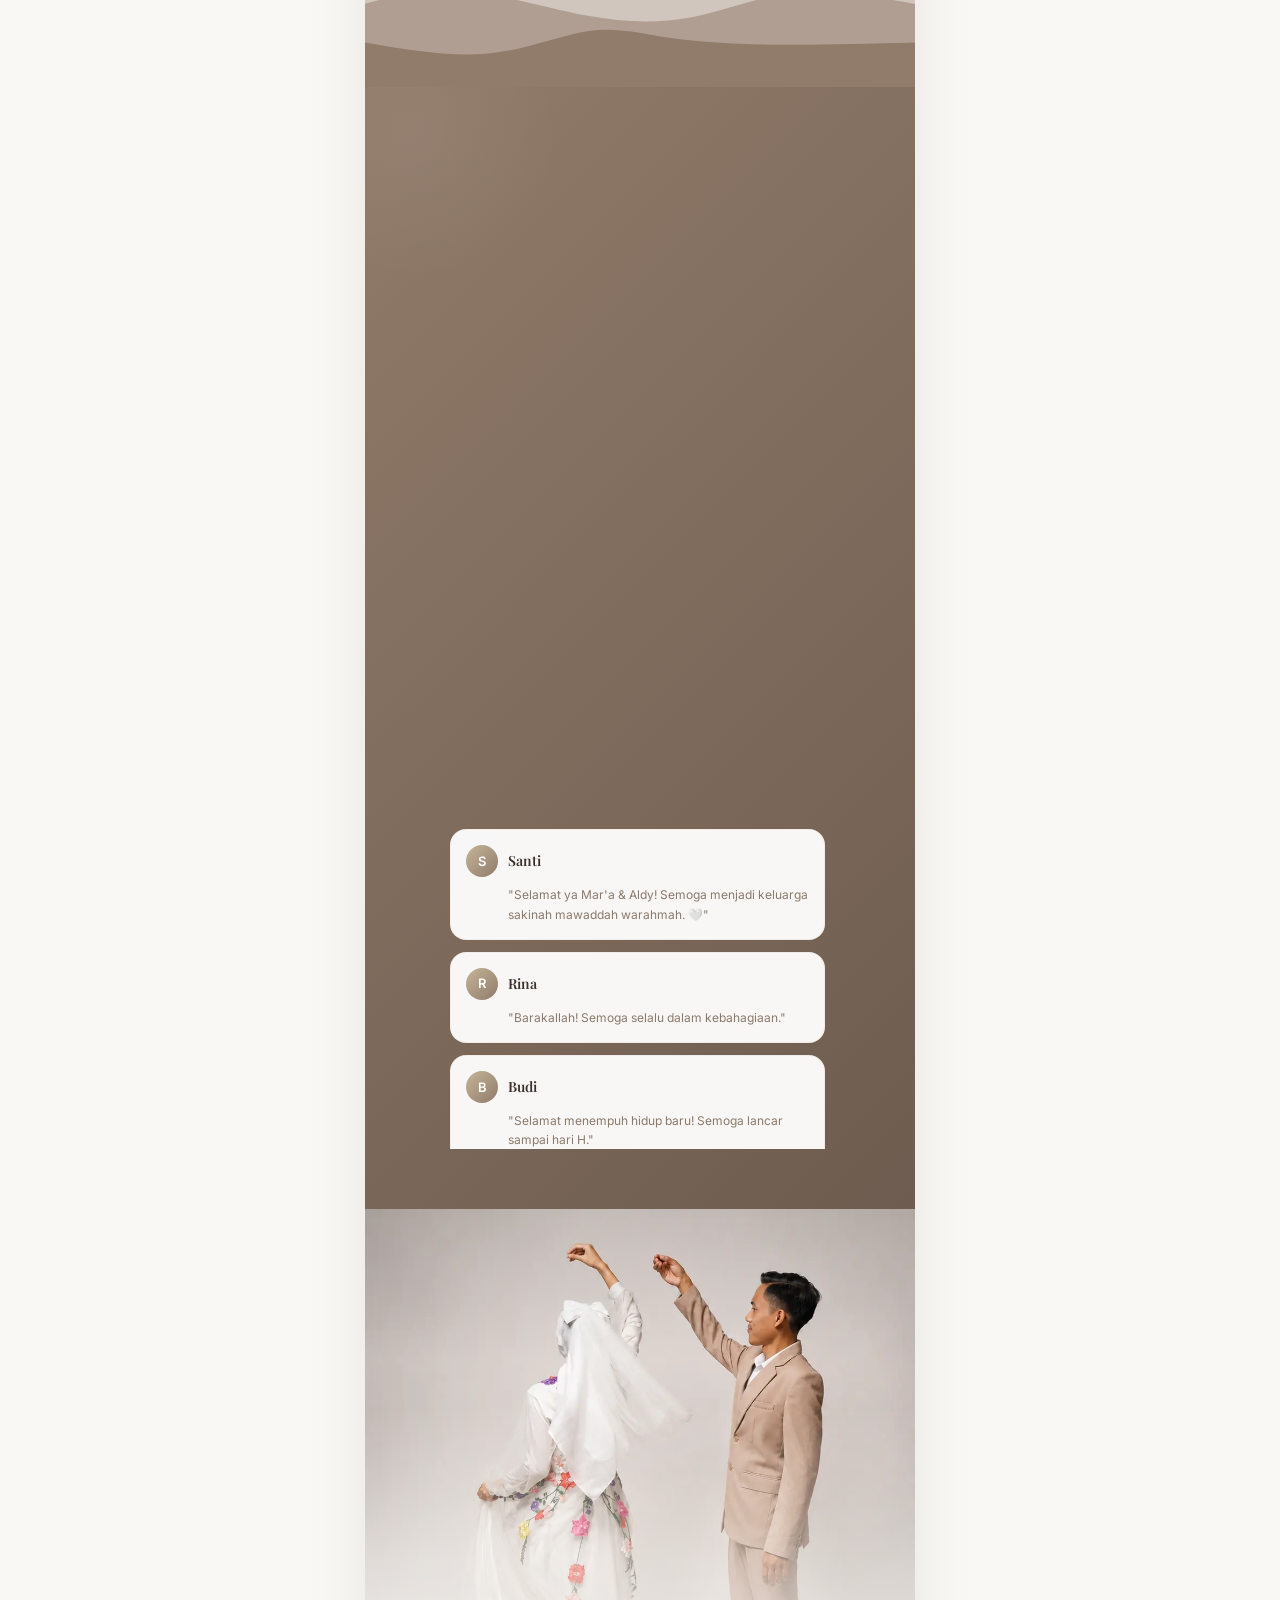
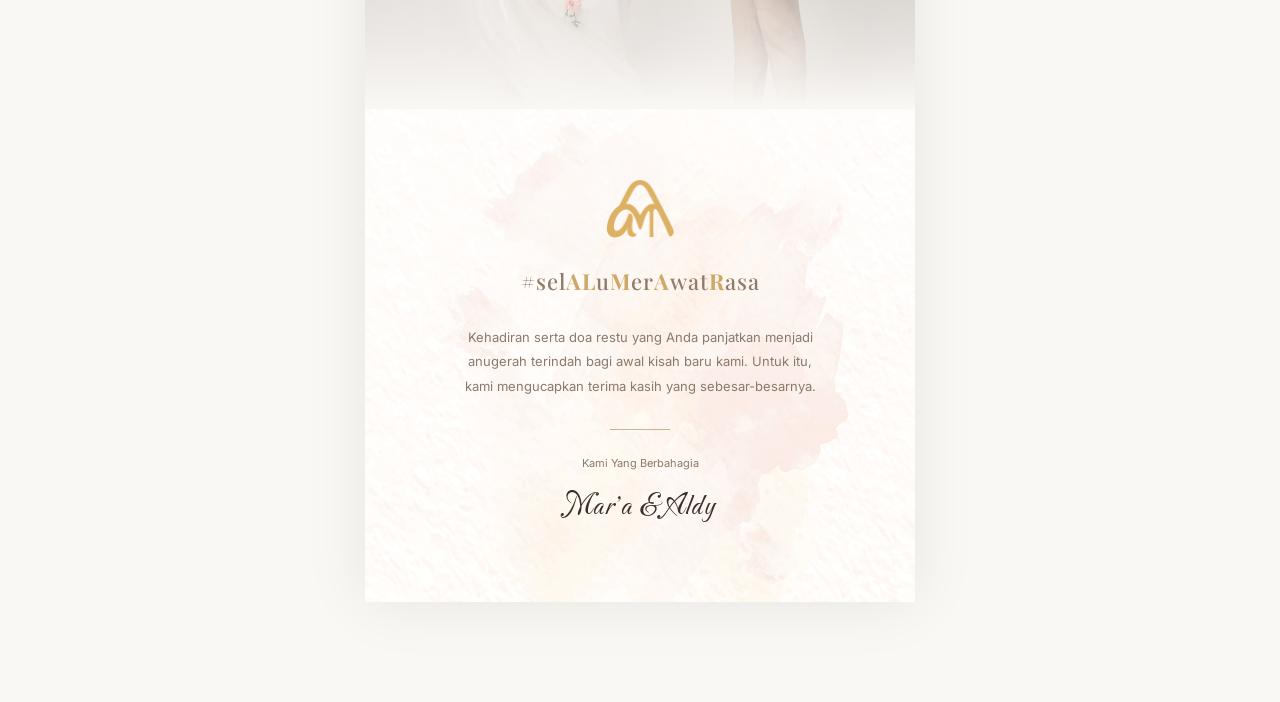
==== commit a5d2949f: "update image" ====
--- a/index.html
+++ b/index.html
@@ -2196,7 +2196,7 @@
             </div>
             <div class="cover-content">
                 <p class="cover-label">The Wedding of</p>
-                <div class="cover-logo"> 
+                <div class="cover-logo">
                     <img src="logo-name.webp" alt="Logo">
                 </div>
                 <p class="cover-date">Rabu, 29 Juli 2026</p>
@@ -2217,7 +2217,7 @@
             <i class="fas fa-volume-up"></i>
         </div>
         <audio id="bgMusic" loop preload="none">
-            <source src="song.mp3" type="audio/mpeg">
+            <source src="song2.mp3" type="audio/mpeg">
         </audio>
 
         <!-- ============================================
@@ -2283,7 +2283,7 @@
 
                 <!-- Couple Card Aldy Sufriyanto -->
                 <div class="couple-card" data-aos="fade-up" data-aos-duration="1000">
-                    <div class="couple-photo"><img src="./couple-man.webp" alt="Aldy Sufriyanto" loading="lazy"></div>
+                    <div class="couple-photo"><img src="./man.webp" alt="Aldy Sufriyanto" loading="lazy"></div>
                     <h3 class="couple-name">Aldy Sufriyanto</h3>
                     <p class="couple-parents">Putra Sulung<br>dari Bapak Kamsuri & Ibu Juwanah</p>
                     <div class="couple-flower">
@@ -2334,7 +2334,8 @@
                     <i class="fas fa-location-dot"></i> Kediaman Mempelai Wanita<br>
                     Dsn. Bendo, Muneng, Kec. Pakis,<br>Kabupaten Magelang, Jawa Tengah 56193
                 </p>
-                <a href="https://maps.app.goo.gl/tvG1fkJ6Eg6BD48S6?g_st=ac" target="_blank" rel="noopener" class="btn-outline">
+                <a href="https://maps.app.goo.gl/tvG1fkJ6Eg6BD48S6?g_st=ac" target="_blank" rel="noopener"
+                    class="btn-outline">
                     <i class="fas fa-map-marker-alt"></i> Lihat Lokasi
                 </a>
             </div>
@@ -2356,8 +2357,8 @@
                 <span class="line"></span>
             </div>
 
-            <img src="./kisah-rasa.webp" alt="Love Story" class="story-image" data-aos="zoom-in" data-aos-duration="1000"
-                data-aos-delay="300" loading="lazy">
+            <img src="./kisah-rasa.webp" alt="Love Story" class="story-image" data-aos="zoom-in"
+                data-aos-duration="1000" data-aos-delay="300" loading="lazy">
 
             <p class="footer-hashtag" data-aos="fade-up" data-aos-duration="800" data-aos-delay="100">#sel<span
                     class="highlight">AL</span>u<span class="highlight">M</span>er<span
@@ -2423,45 +2424,37 @@
                 <span class="line"></span>
             </div>
             <div class="gallery-grid">
-                <div class="gallery-item" data-aos="zoom-in" data-aos-duration="600" data-aos-delay="100"
-                    onclick="openLightbox(0)">
+                <div class="gallery-item" data-aos="zoom-in" data-aos-duration="600" data-aos-delay="300"
+                    onclick="openLightbox(1)">
                     <img src="./GL-1.webp" alt="Gallery 1" loading="lazy">
                 </div>
-                <div class="gallery-item" data-aos="zoom-in" data-aos-duration="600" data-aos-delay="200"
+                <div class="gallery-item" data-aos="zoom-in" data-aos-duration="600" data-aos-delay="550"
                     onclick="openLightbox(2)">
-                    <img src="./GL-2.webp" alt="Gallery 2" loading="lazy">
+                    <img src="./CO-2.webp" alt="Gallery 2" loading="lazy">
+                </div>
+                <div class="gallery-item" data-aos="zoom-in" data-aos-duration="600" data-aos-delay="350"
+                    onclick="openLightbox(3)">
+                    <img src="./GL-3.webp" alt="Gallery 3" loading="lazy">
                 </div>
                 <div class="gallery-item" data-aos="zoom-in" data-aos-duration="600" data-aos-delay="250"
-                    onclick="openLightbox(3)">
-                    <img src="./CO-3.webp" alt="Gallery 3" loading="lazy">
-                </div>
-                <div class="gallery-item" data-aos="zoom-in" data-aos-duration="600" data-aos-delay="300"
                     onclick="openLightbox(4)">
                     <img src="./GL-4.webp" alt="Gallery 4" loading="lazy">
                 </div>
-                <div class="gallery-item" data-aos="zoom-in" data-aos-duration="600" data-aos-delay="350"
+                <div class="gallery-item" data-aos="zoom-in" data-aos-duration="600" data-aos-delay="400"
                     onclick="openLightbox(5)">
                     <img src="./GL-5.webp" alt="Gallery 5" loading="lazy">
                 </div>
-                <div class="gallery-item" data-aos="zoom-in" data-aos-duration="600" data-aos-delay="400"
+                <div class="gallery-item" data-aos="zoom-in" data-aos-duration="600" data-aos-delay="450"
                     onclick="openLightbox(6)">
                     <img src="./GL-6.webp" alt="Gallery 6" loading="lazy">
                 </div>
-                <div class="gallery-item" data-aos="zoom-in" data-aos-duration="600" data-aos-delay="450"
+                <div class="gallery-item" data-aos="zoom-in" data-aos-duration="600" data-aos-delay="100"
                     onclick="openLightbox(7)">
                     <img src="./GL-7.webp" alt="Gallery 7" loading="lazy">
                 </div>
-                <div class="gallery-item" data-aos="zoom-in" data-aos-duration="600" data-aos-delay="500"
+                <div class="gallery-item" data-aos="zoom-in" data-aos-duration="600" data-aos-delay="550"
                     onclick="openLightbox(8)">
                     <img src="./GL-8.webp" alt="Gallery 8" loading="lazy">
-                </div>
-                <div class="gallery-item" data-aos="zoom-in" data-aos-duration="600" data-aos-delay="550"
-                    onclick="openLightbox(9)">
-                    <img src="./CO-1.webp" alt="Gallery 9" loading="lazy">
-                </div>
-                <div class="gallery-item" data-aos="zoom-in" data-aos-duration="600" data-aos-delay="550"
-                    onclick="openLightbox(9)">
-                    <img src="./CO-2.webp" alt="Gallery 10" loading="lazy">
                 </div>
             </div>
         </section>
@@ -2544,7 +2537,8 @@
                 <div class="modal-bank-card">
                     <div class="modal-bank-name">Kirim Hadiah</div>
                     <i class="fas fa-gift"></i>
-                    <div class="modal-bank-owner" id="modalAddress">Nama Penerima : Mar'atul Sarifah <br /> No. Whatshapp :
+                    <div class="modal-bank-owner" id="modalAddress">Nama Penerima : Mar'atul Sarifah <br /> No.
+                        Whatshapp :
                         0858 4820 1082<br /> Dsn. Bendo, Muneng, Kec. Pakis, Kabupaten Magelang, Jawa Tengah</div>
                 </div>
             </div>
@@ -2626,8 +2620,8 @@
         // GALLERY DATA
         // ============================================
         const galleryImages = [
-            './GL-1.webp', './GL-2.webp', './CO-3.webp', './GL-4.webp', './GL-5.webp',
-            './GL-6.webp', './GL-7.webp', './GL-8.webp', './CO-1.webp', './CO-2.webp'
+            './GL-1.webp', './GL-2.webp', './GL-3.webp', './GL-4.webp',
+            './GL-5.webp', './GL-6.webp', './GL-7.webp', './GL-8.webp'
         ];
 
         let currentGalleryIndex = 0;
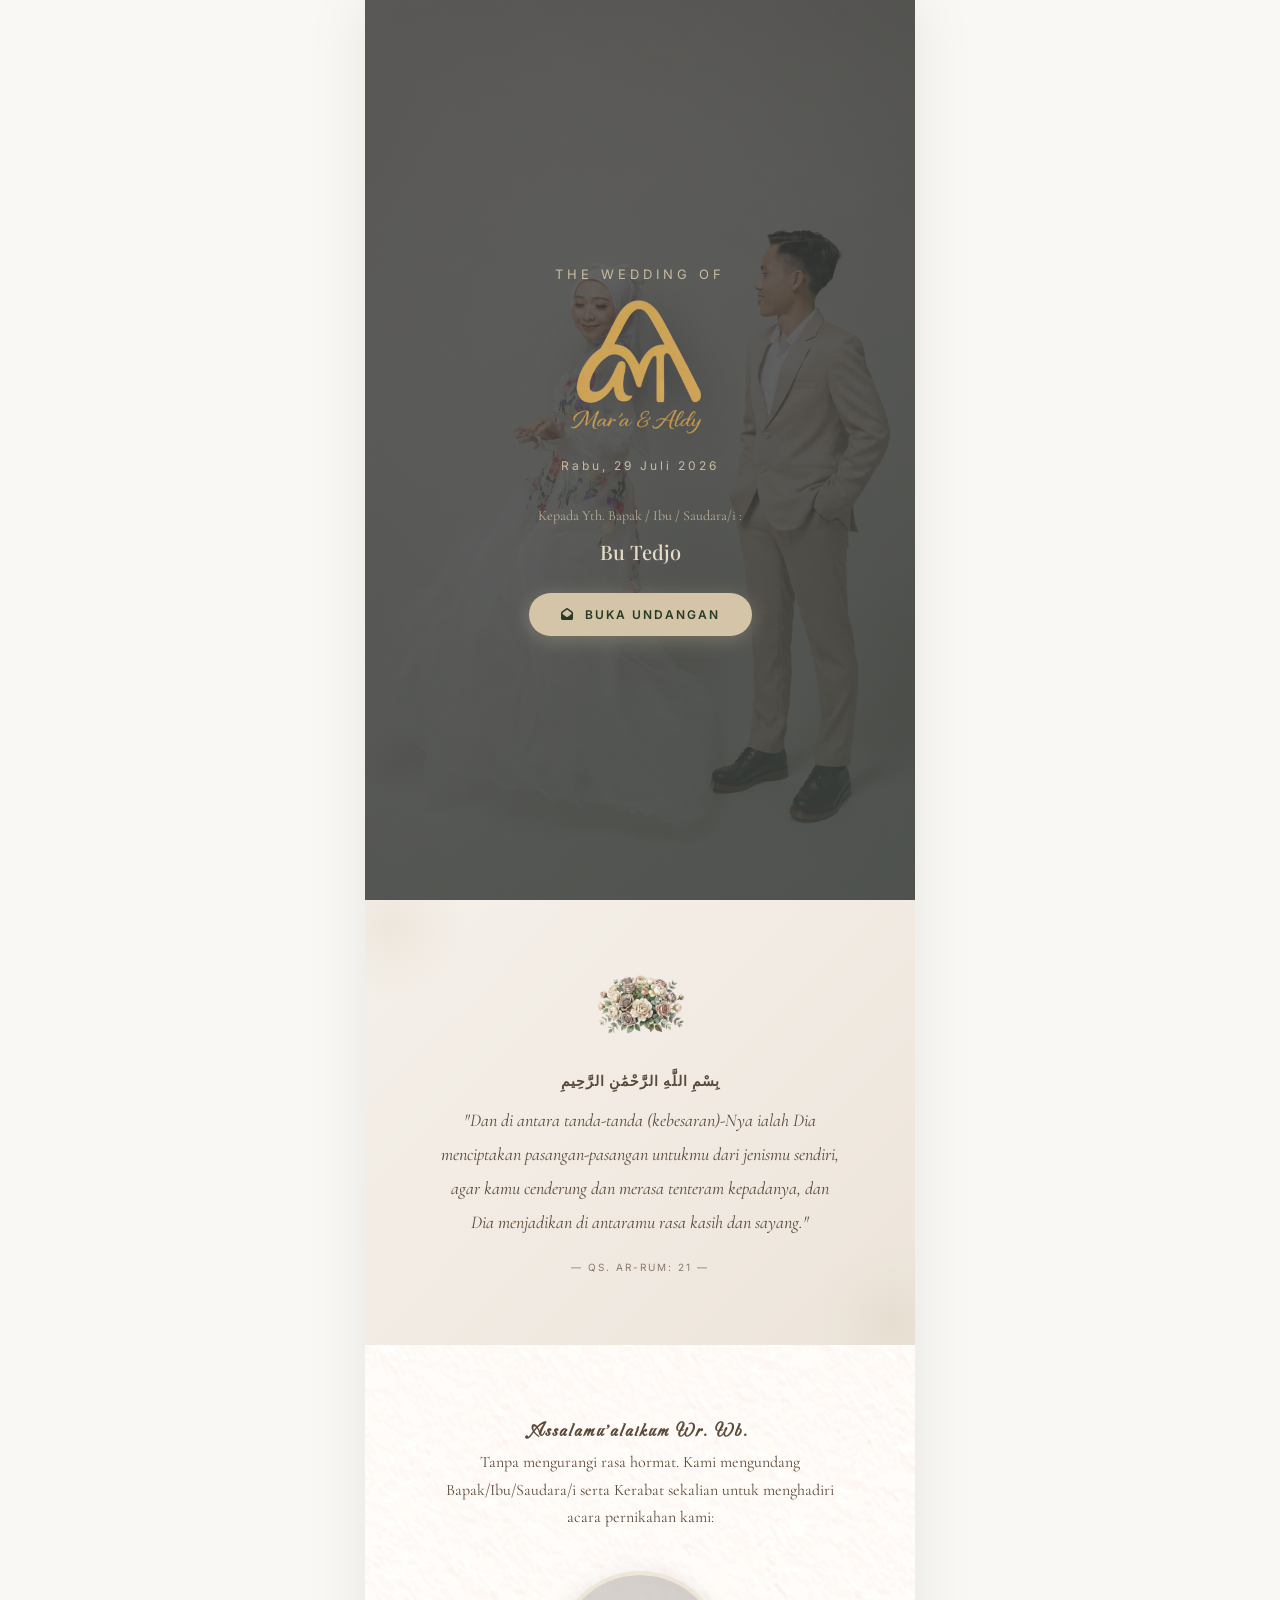
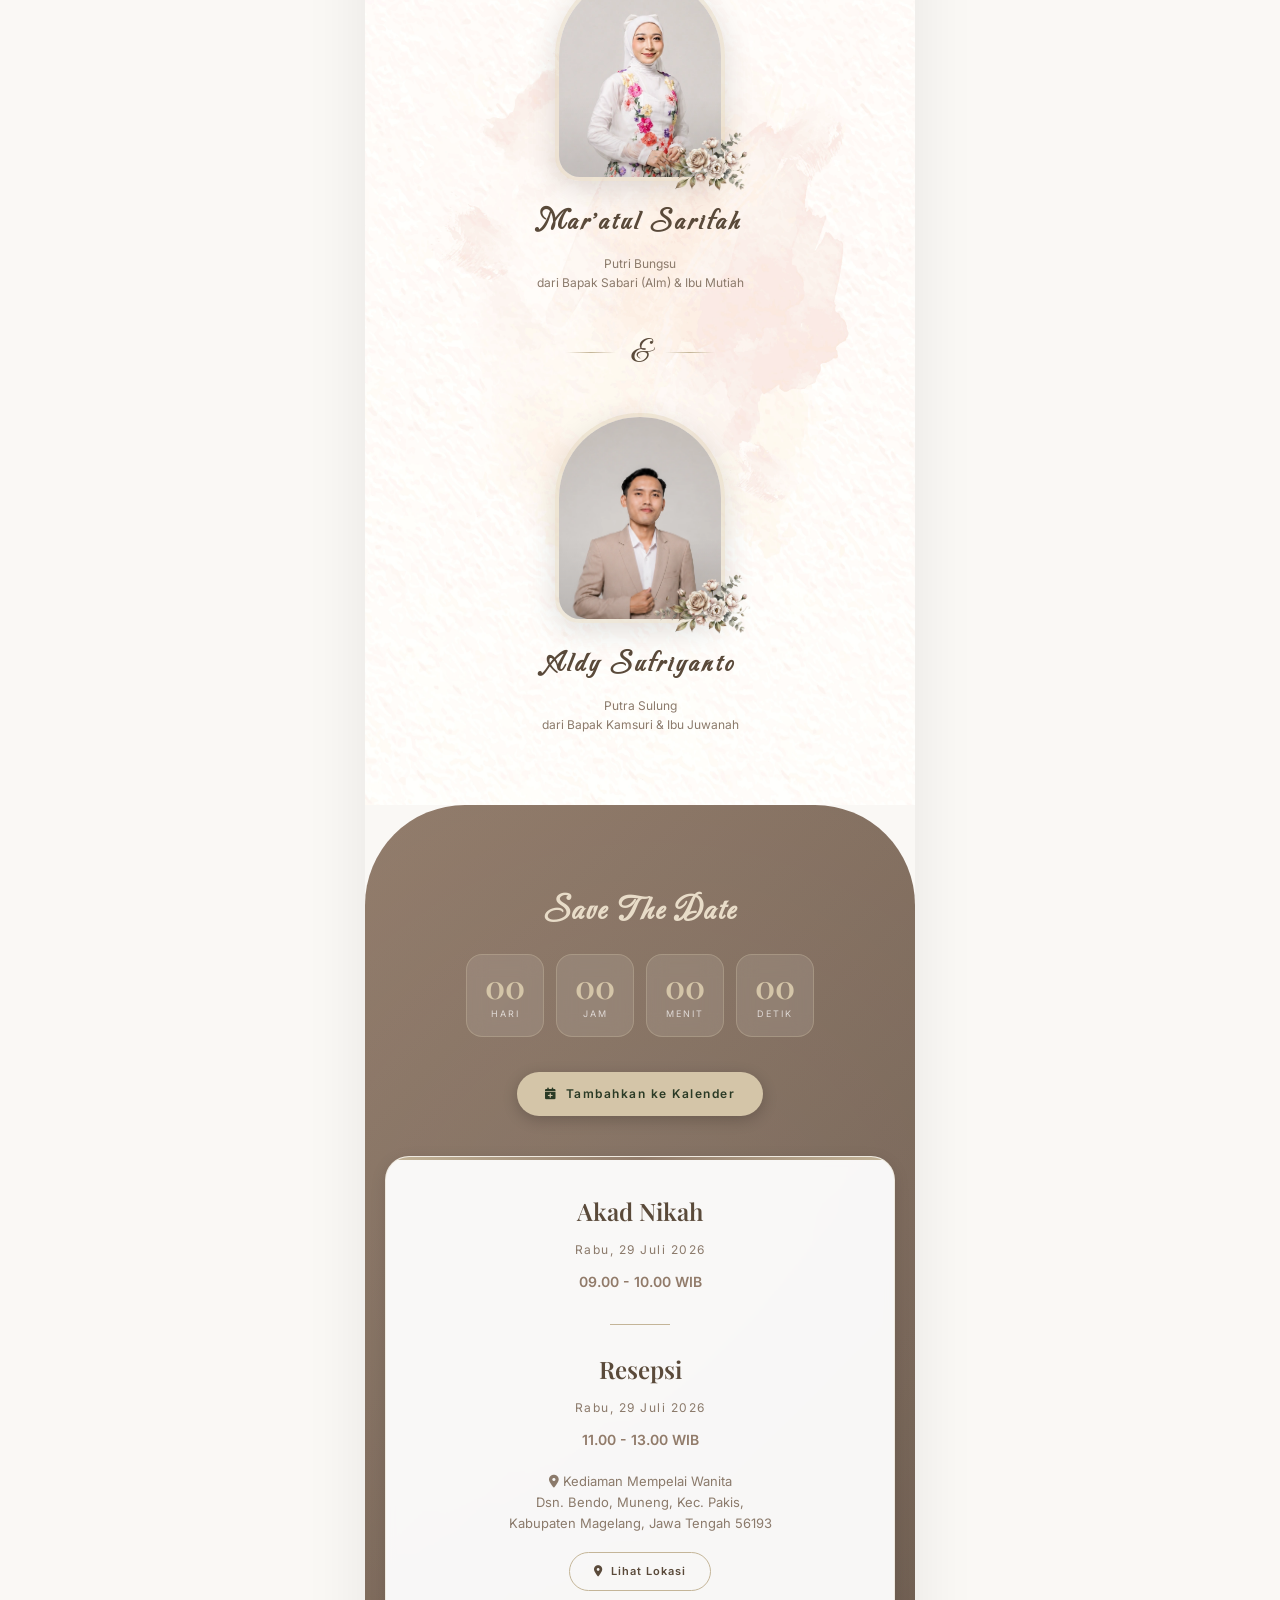
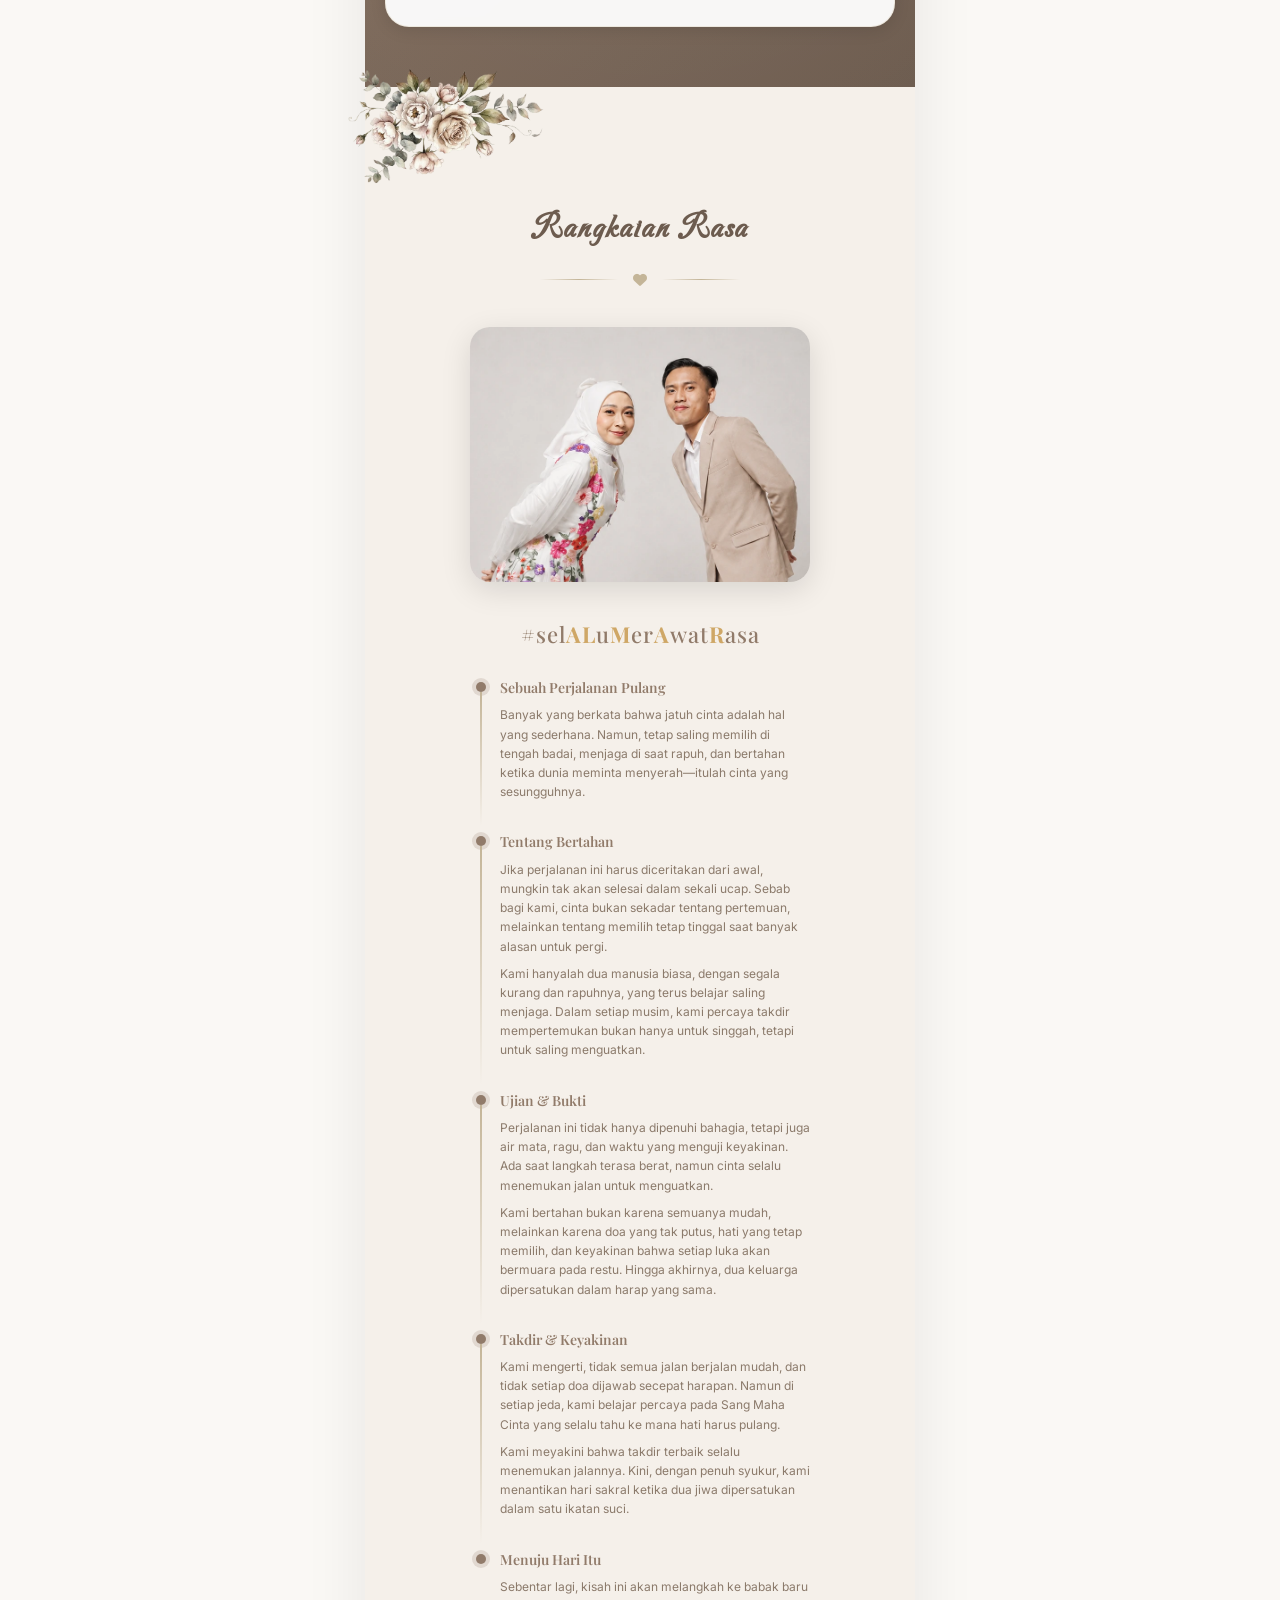
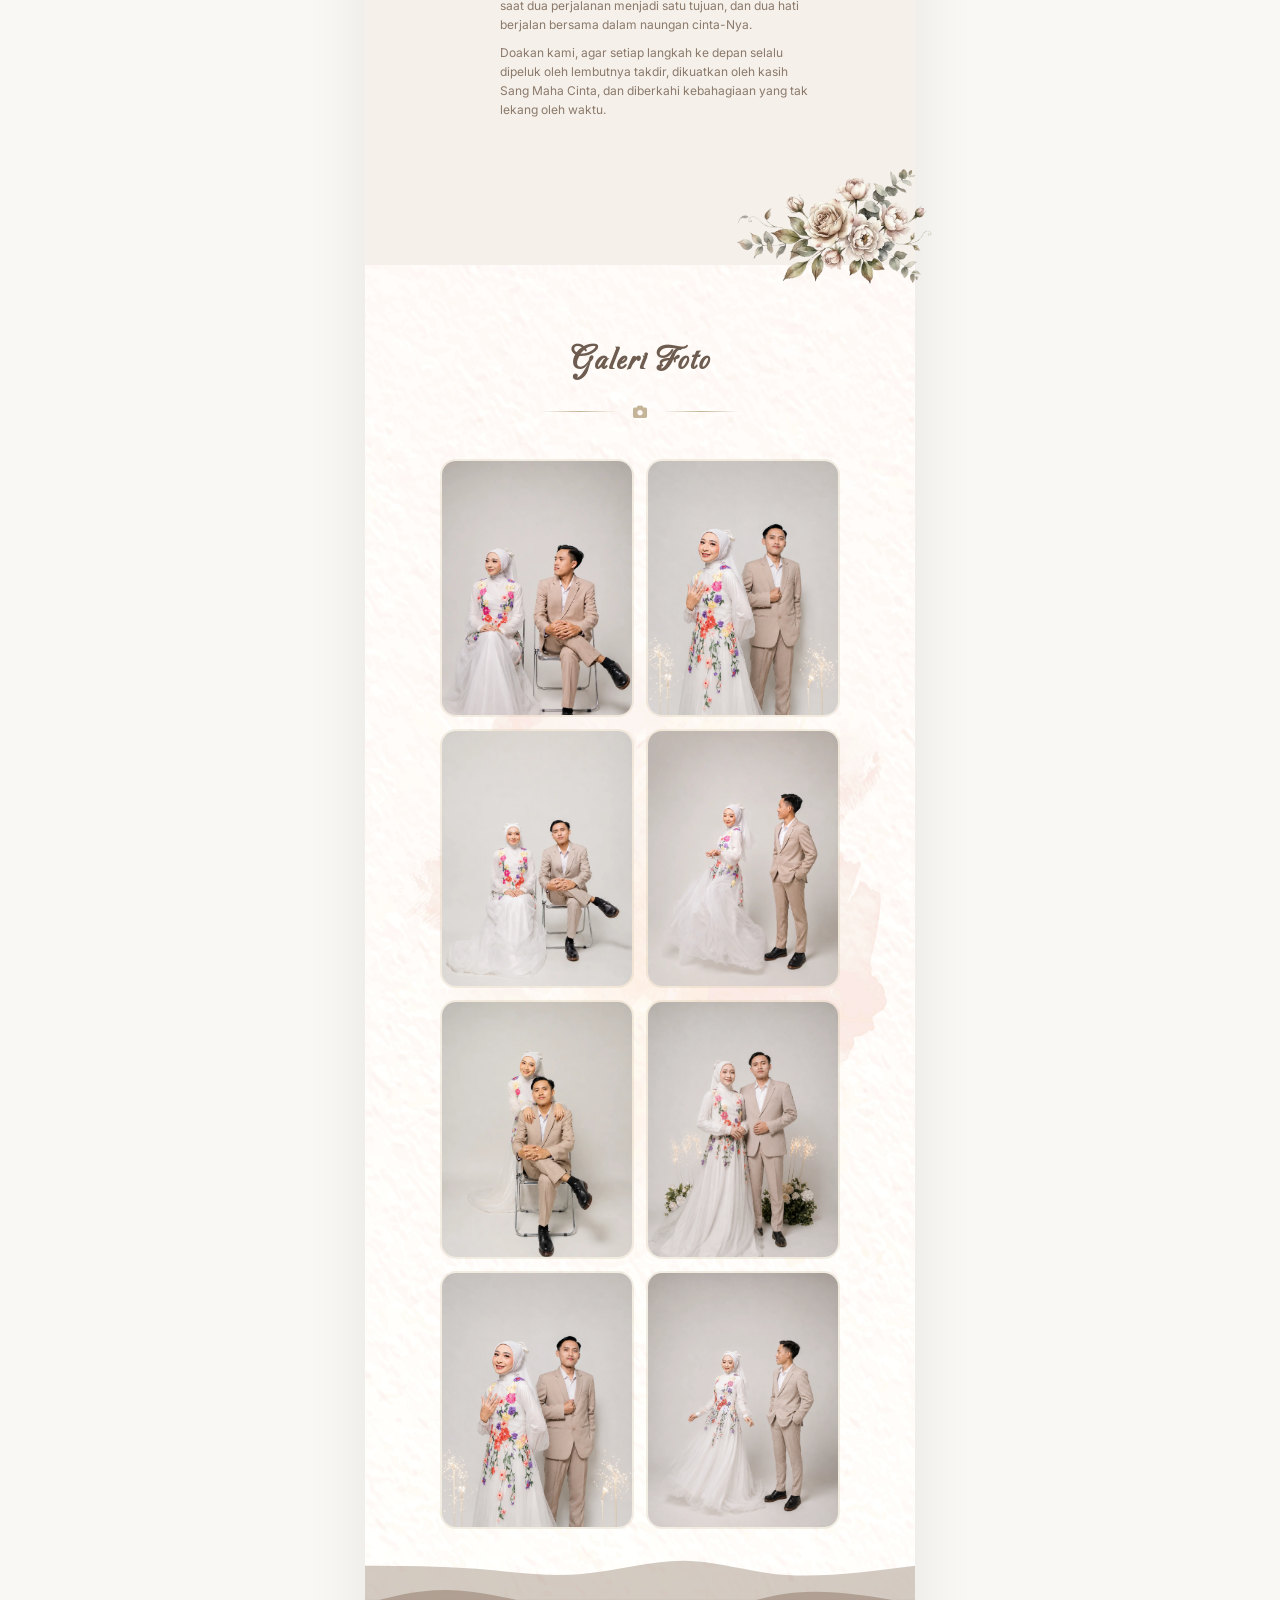
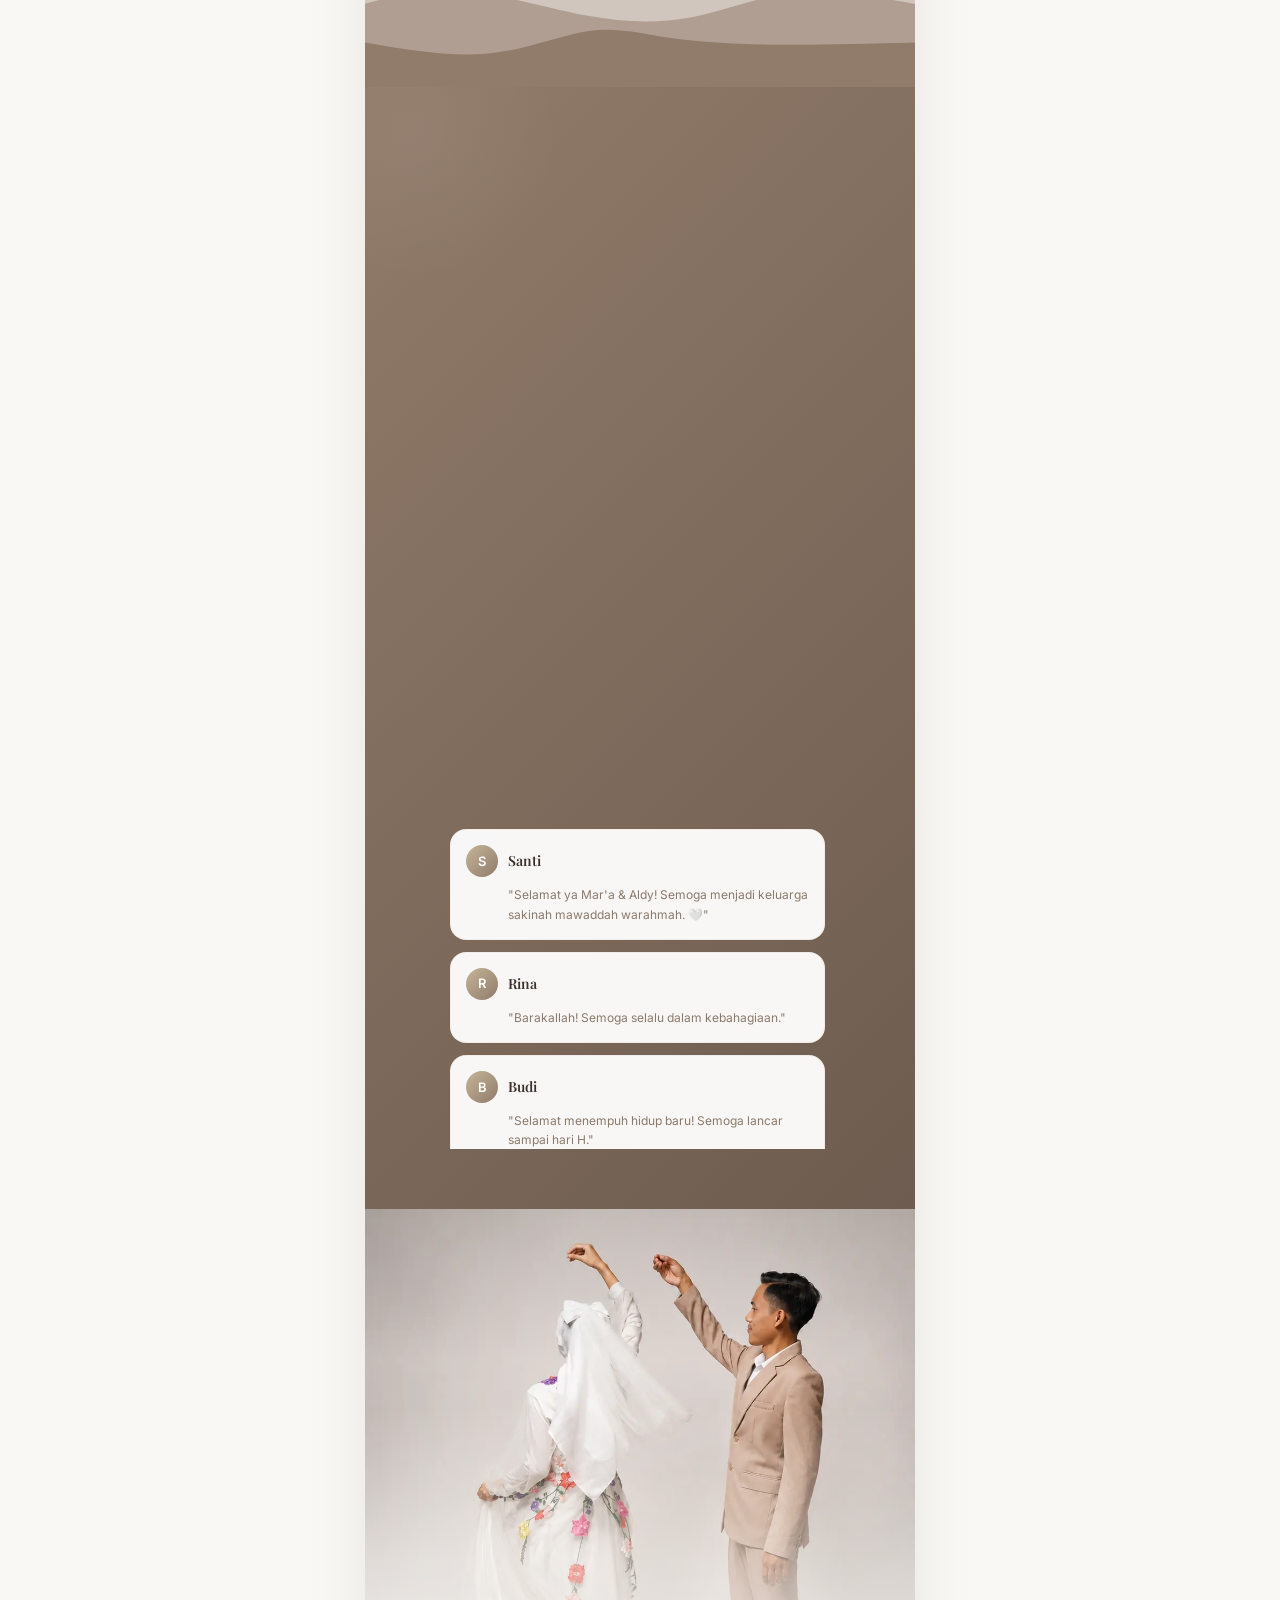
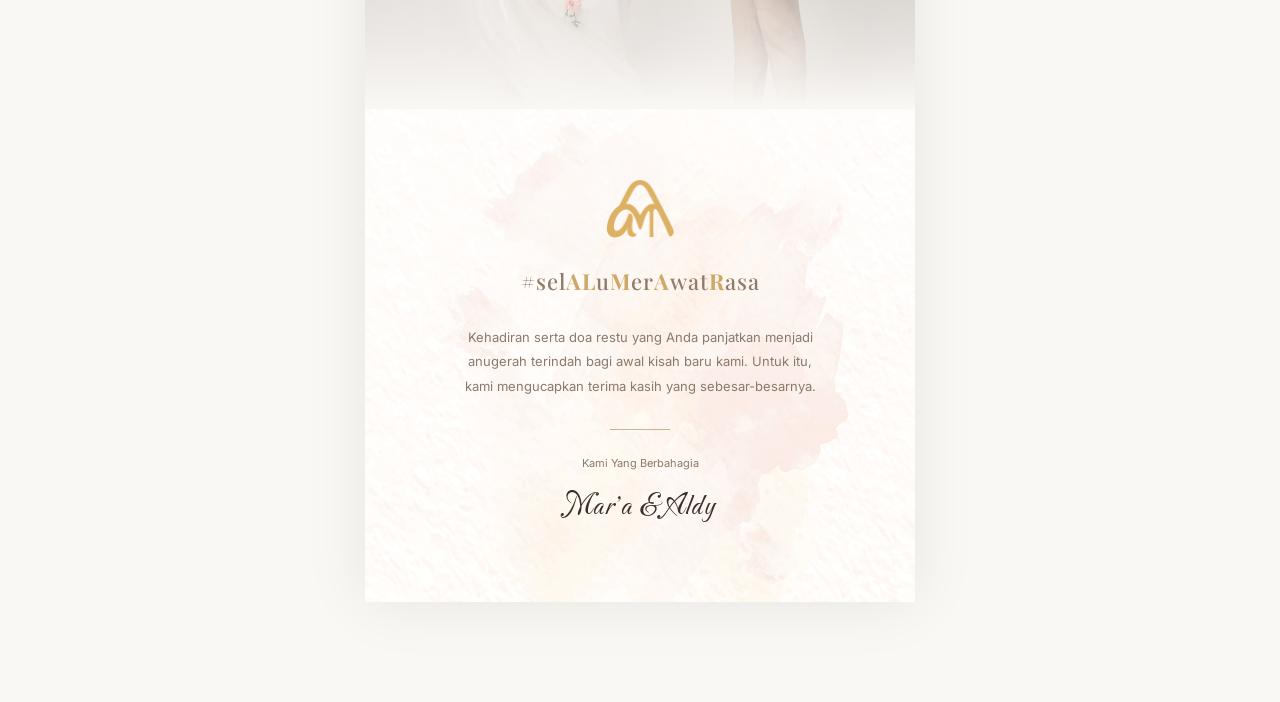
==== commit 3952a284: "update image" ====
--- a/index.html
+++ b/index.html
@@ -2283,7 +2283,7 @@
 
                 <!-- Couple Card Aldy Sufriyanto -->
                 <div class="couple-card" data-aos="fade-up" data-aos-duration="1000">
-                    <div class="couple-photo"><img src="./man.webp" alt="Aldy Sufriyanto" loading="lazy"></div>
+                    <div class="couple-photo"><img src="./couple-man.webp" alt="Aldy Sufriyanto" loading="lazy"></div>
                     <h3 class="couple-name">Aldy Sufriyanto</h3>
                     <p class="couple-parents">Putra Sulung<br>dari Bapak Kamsuri & Ibu Juwanah</p>
                     <div class="couple-flower">
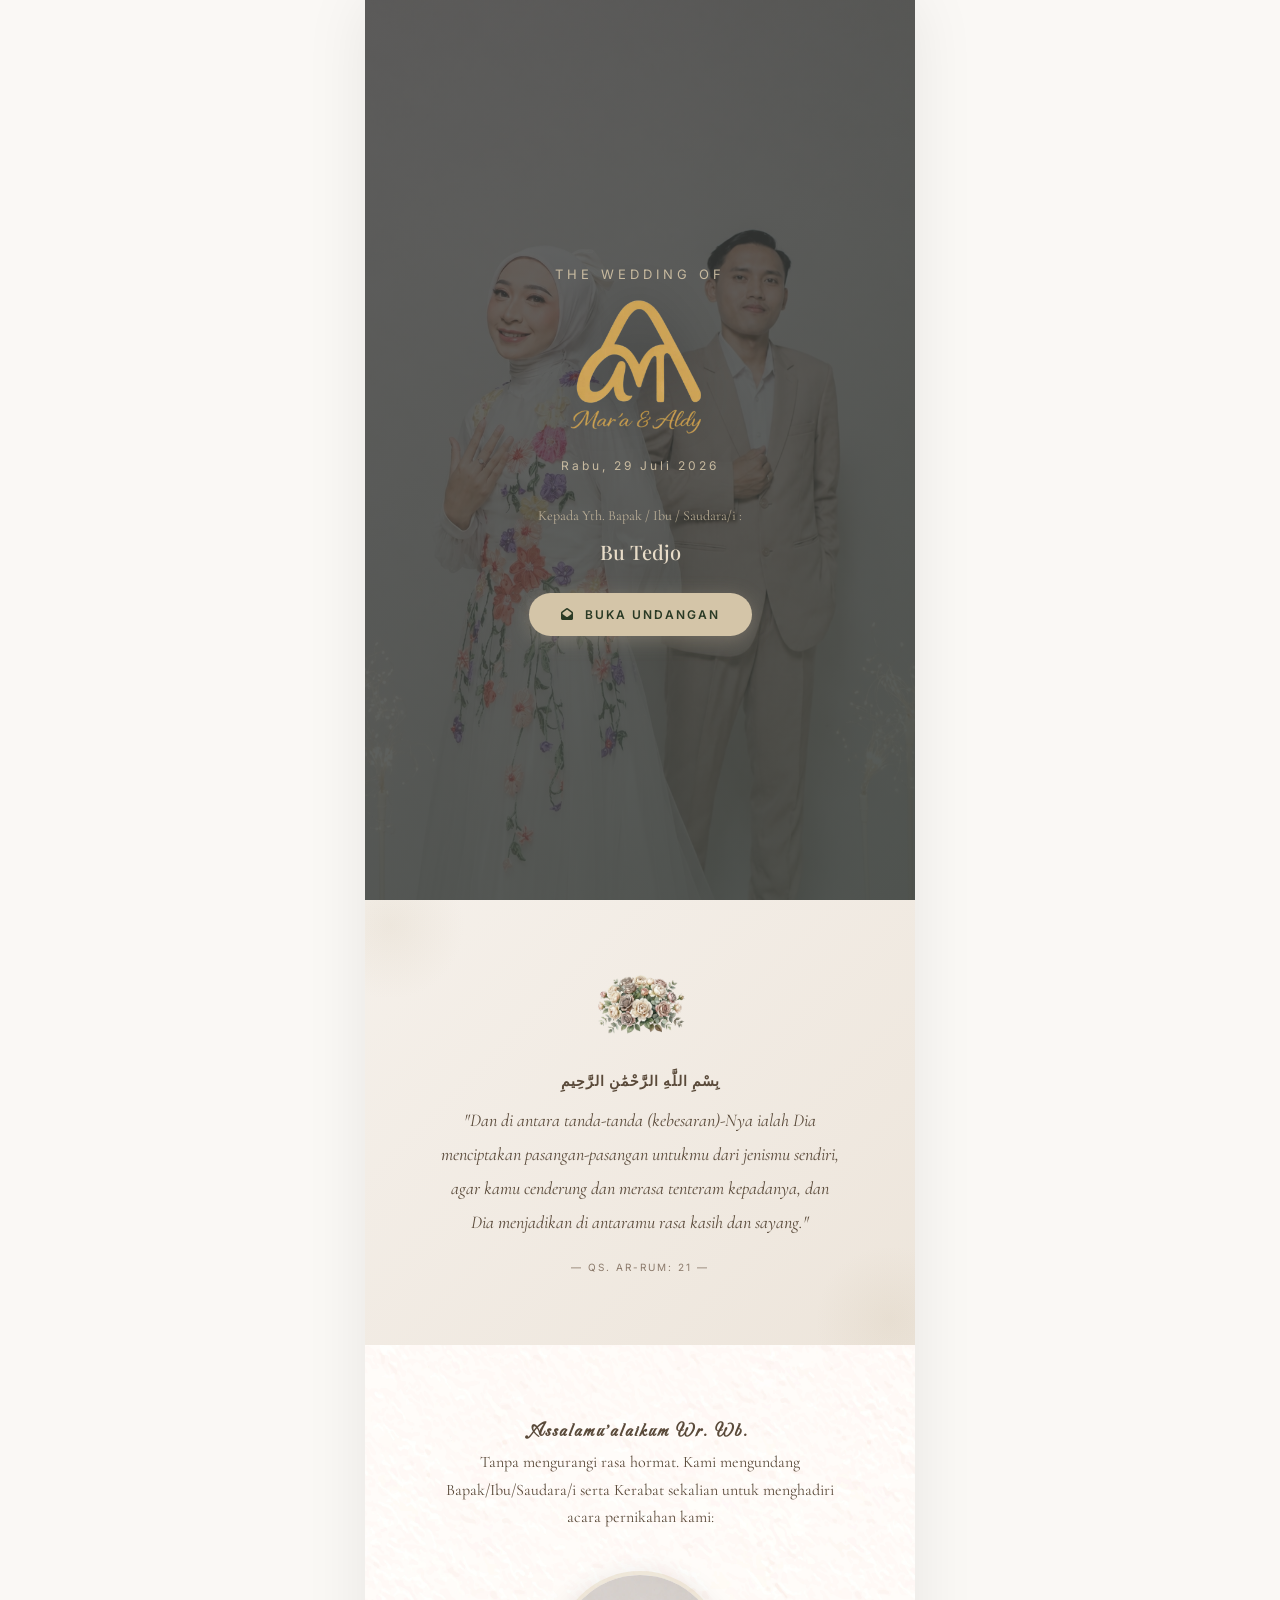
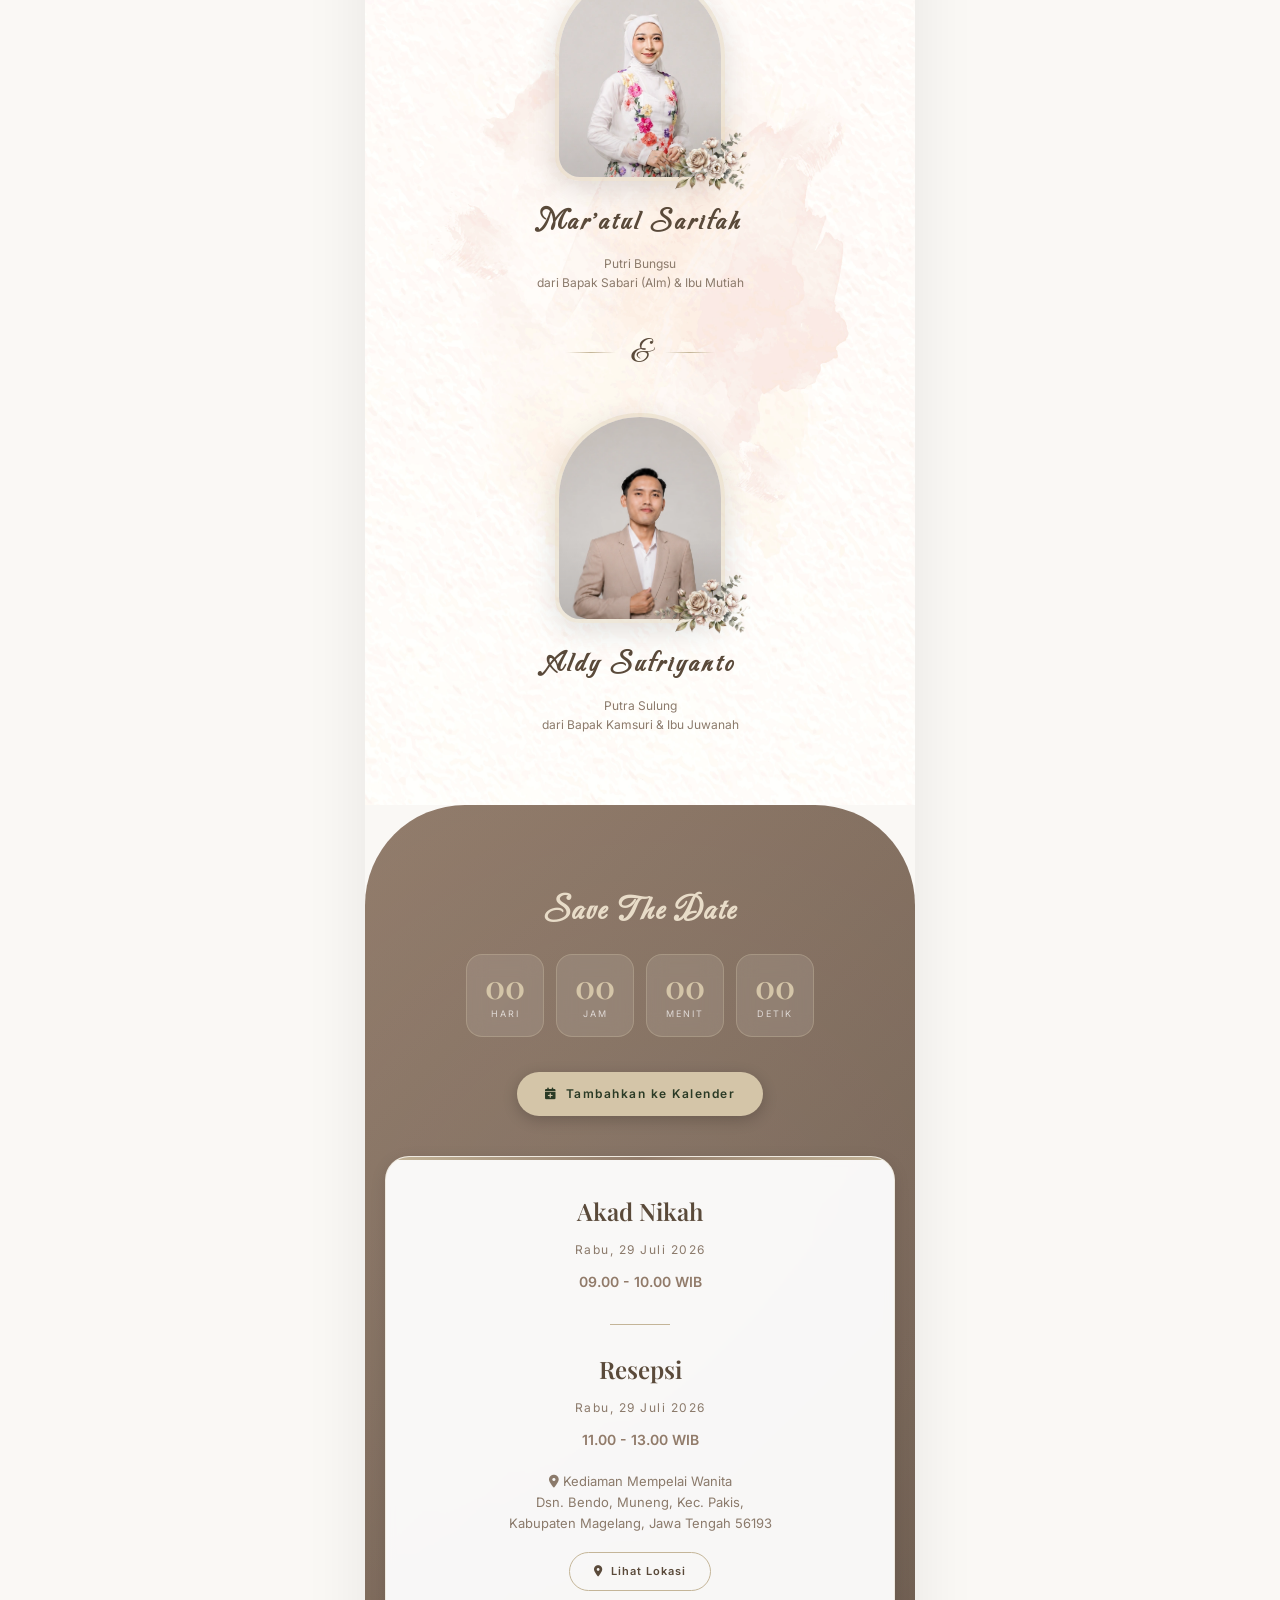
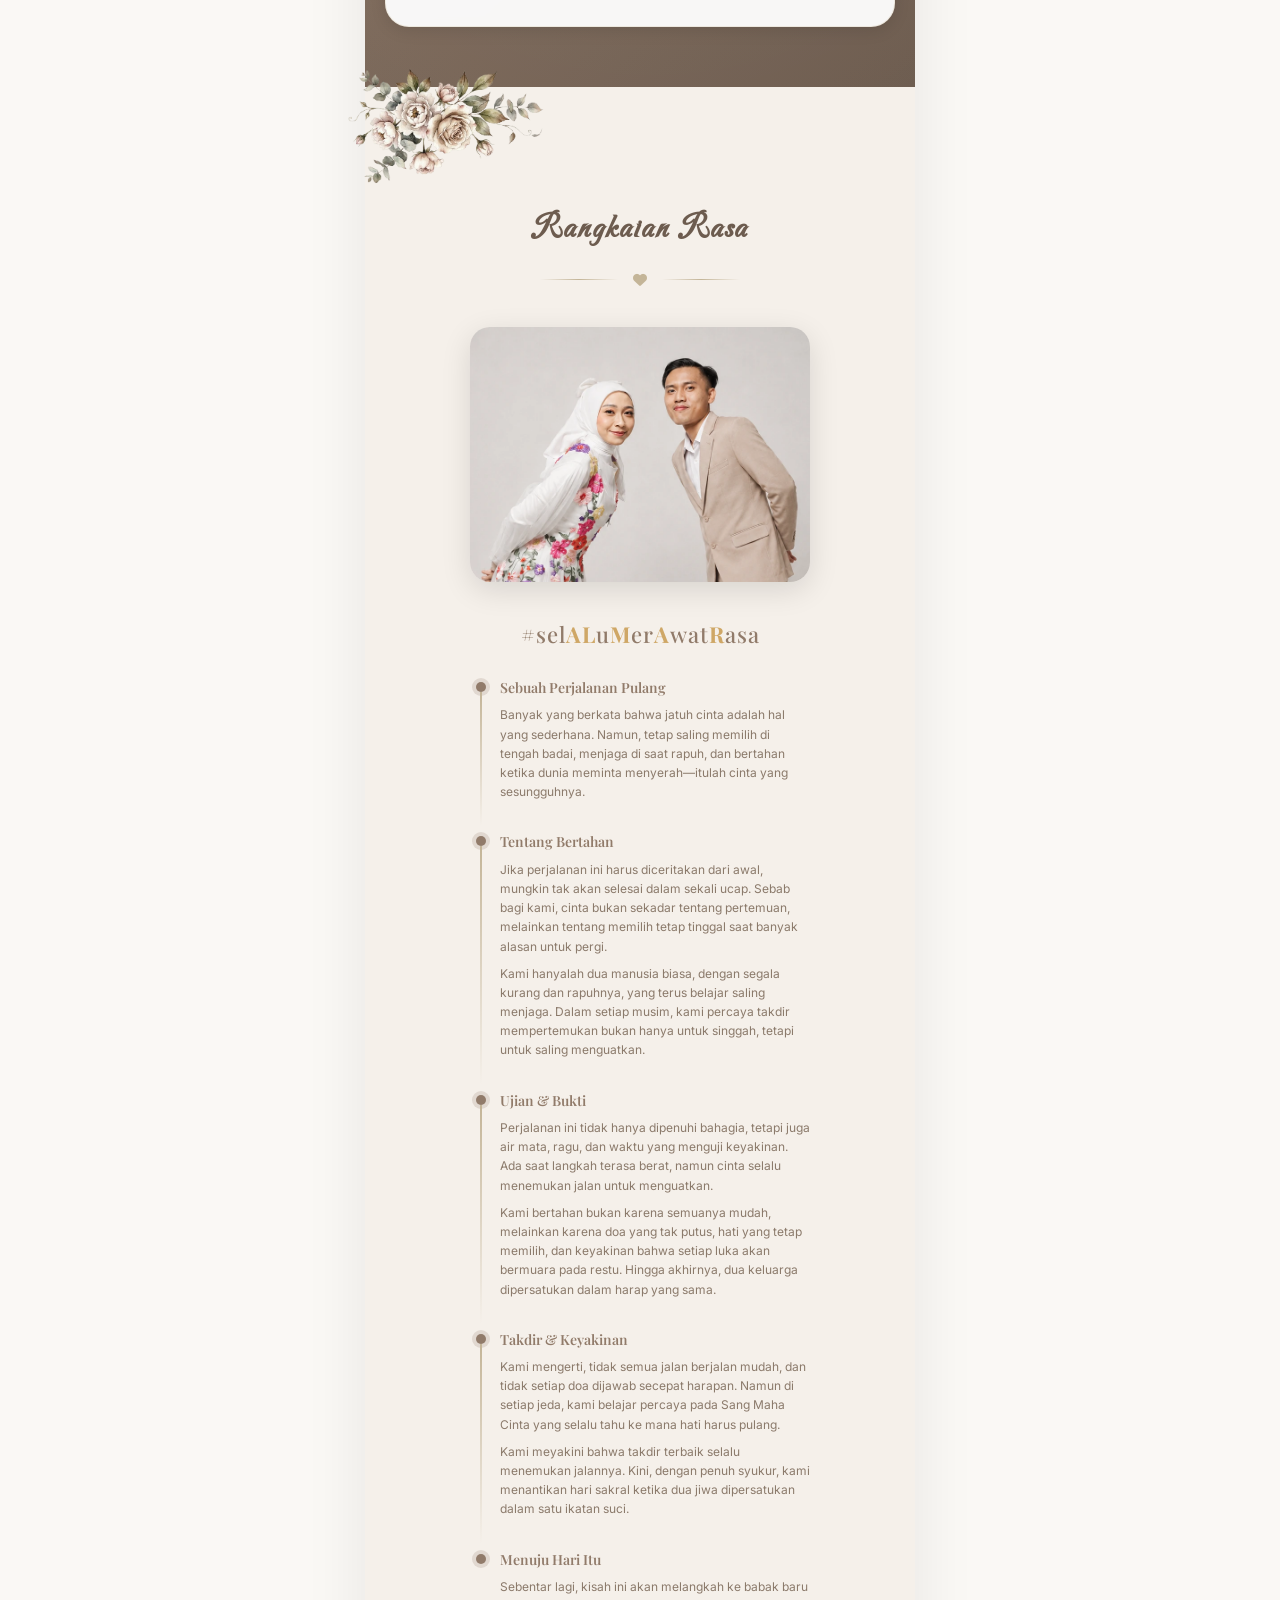
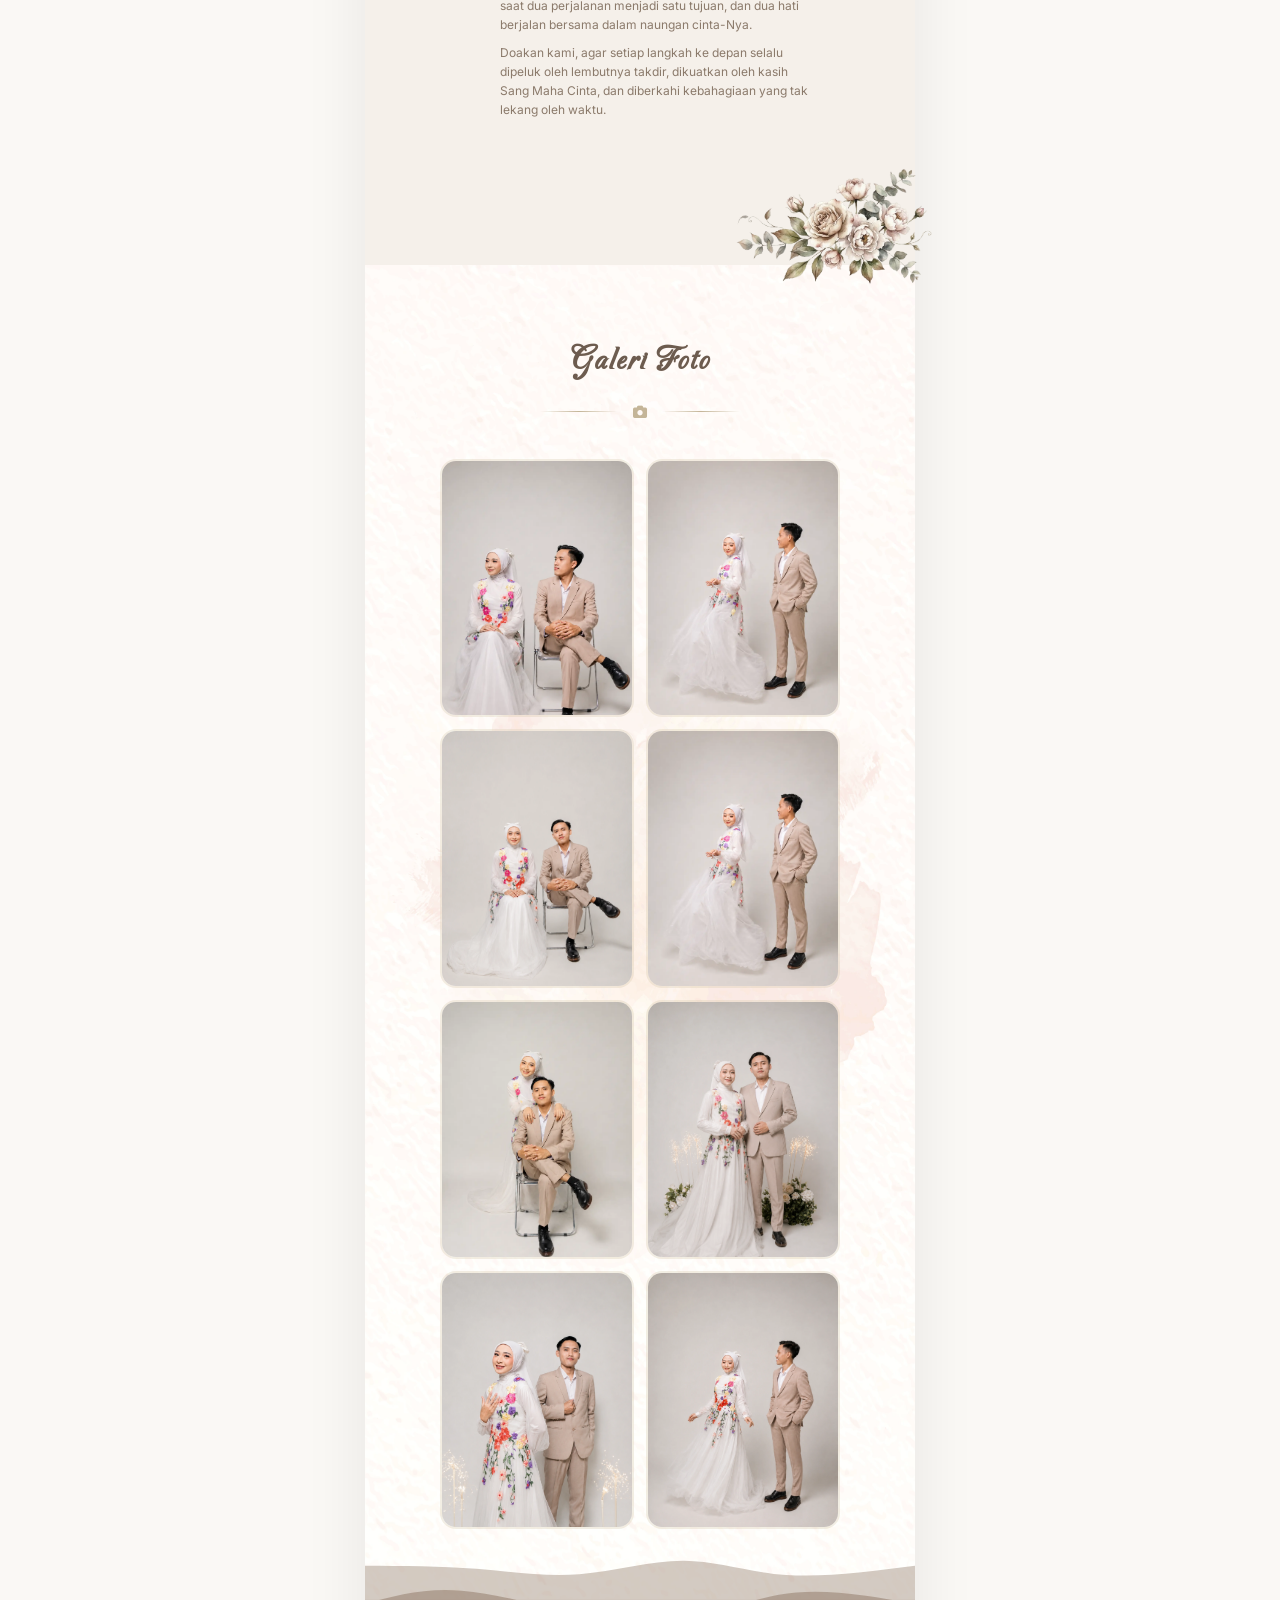
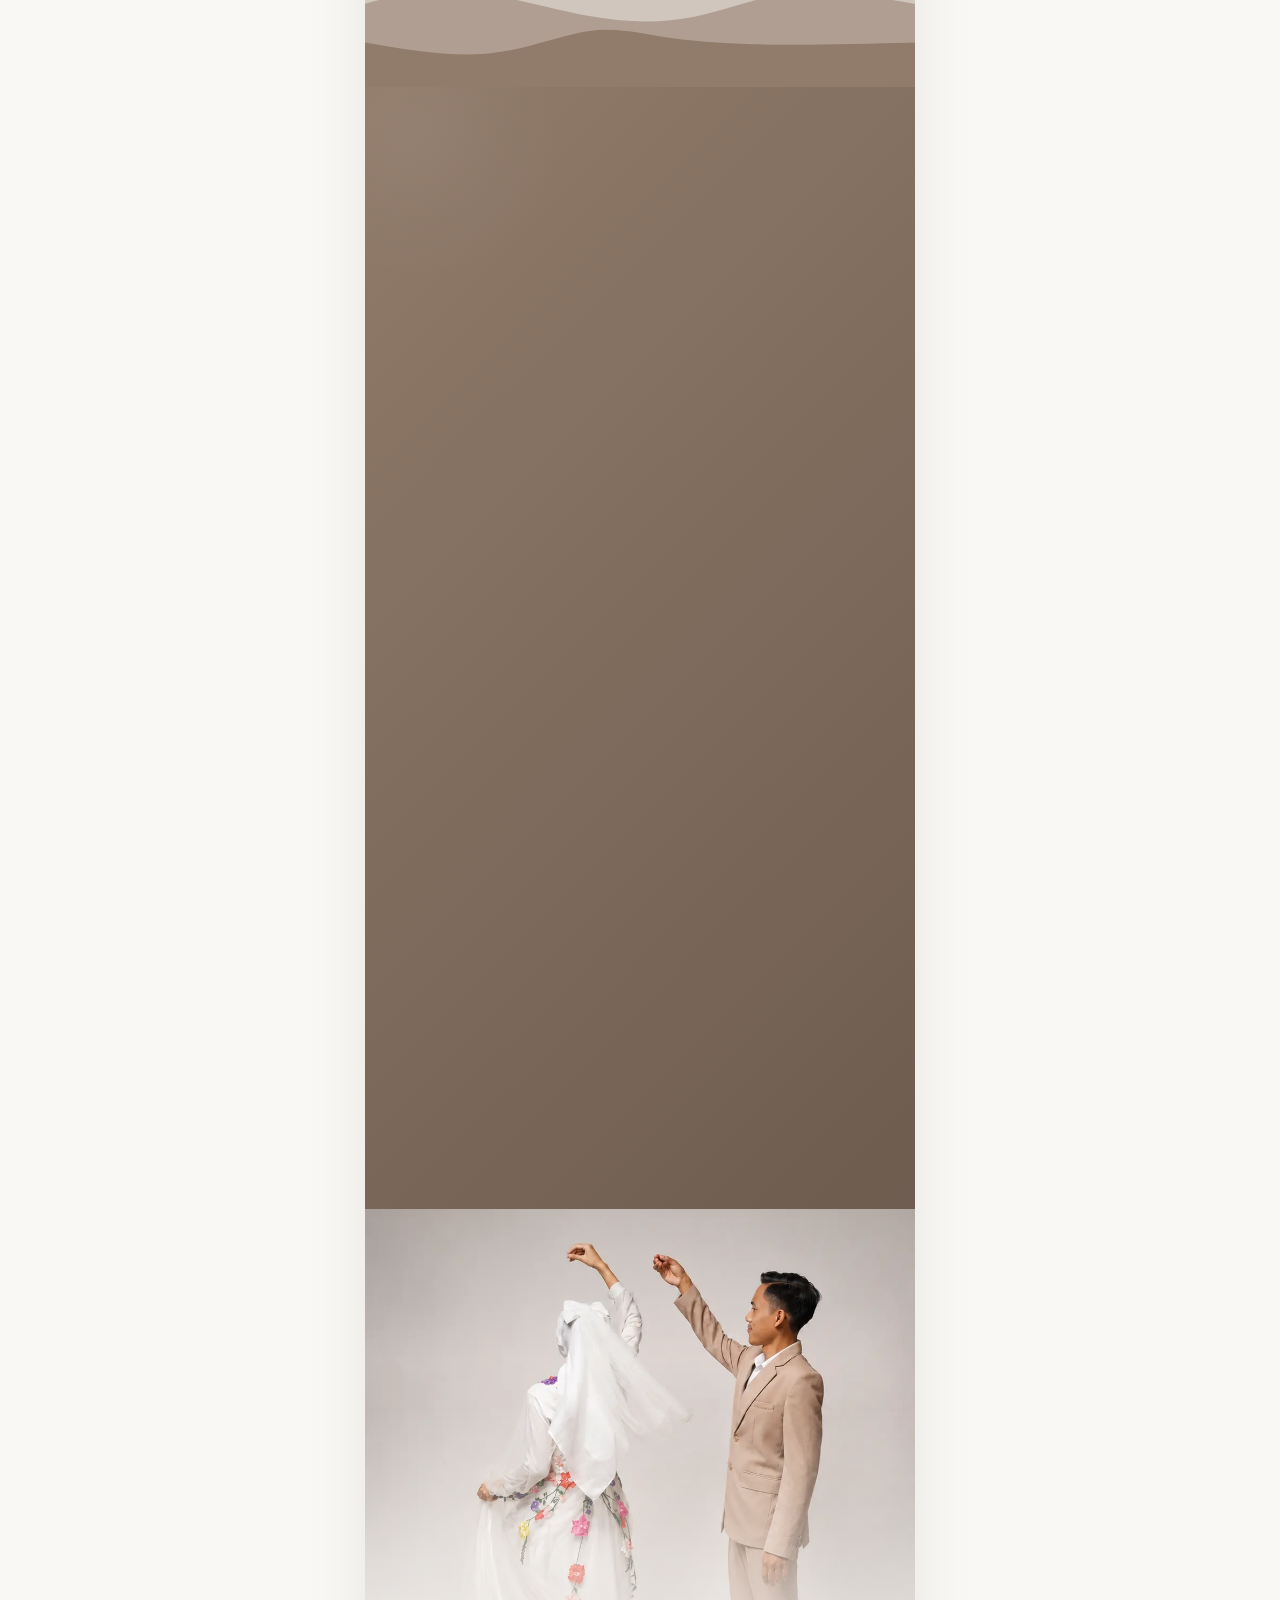
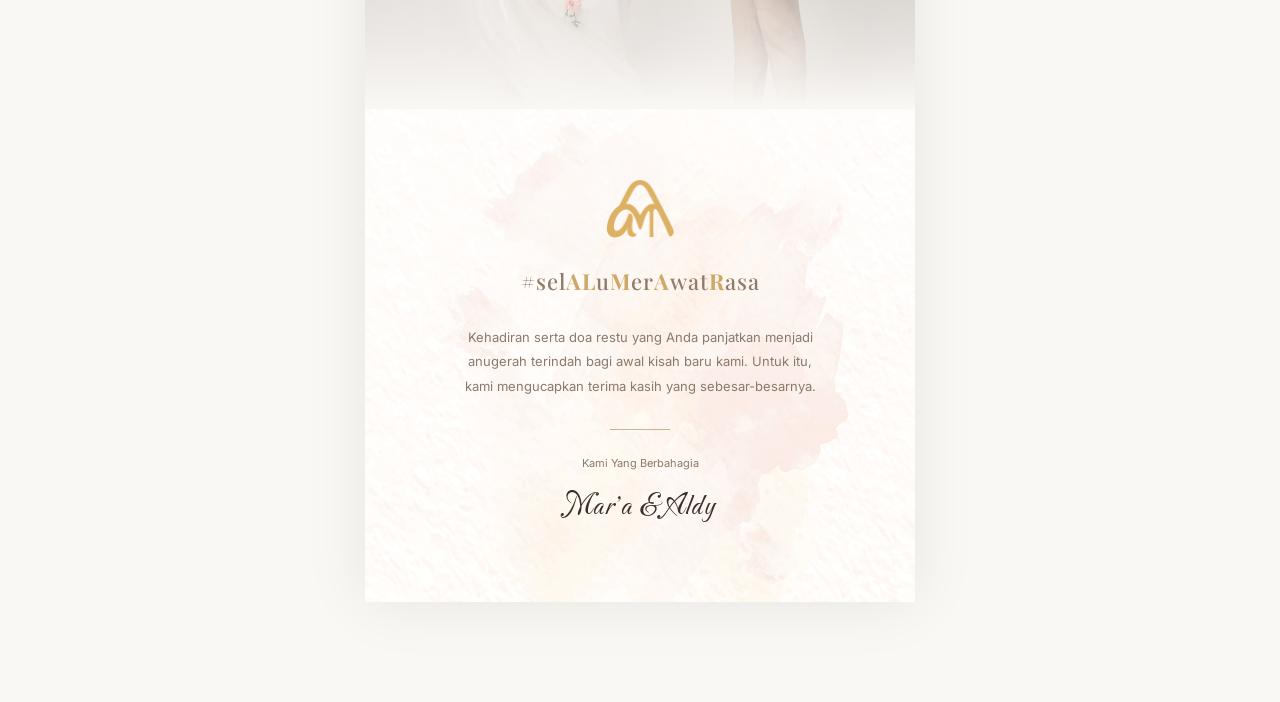
==== commit 98b453ec: "update image" ====
--- a/index.html
+++ b/index.html
@@ -2190,9 +2190,8 @@
         ============================================ -->
         <div class="cover-screen" id="coverScreen">
             <div class="cover-slideshow">
-                <div class="cover-slide active"><img src="./CO-3.webp" alt="Cover 1" loading="eager"></div>
+                <div class="cover-slide active"><img src="./CO-1.webp" alt="Cover 1" loading="eager"></div>
                 <div class="cover-slide"><img src="./CO-2.webp" alt="Cover 2" loading="lazy"></div>
-                <div class="cover-slide"><img src="./footer.webp" alt="Cover 3" loading="lazy"></div>
             </div>
             <div class="cover-content">
                 <p class="cover-label">The Wedding of</p>
@@ -2227,7 +2226,6 @@
             <div class="hero-slideshow">
                 <div class="hero-slide active"><img src="./CO-1.webp" alt="Hero 1" loading="eager"></div>
                 <div class="hero-slide"><img src="./CO-2.webp" alt="Hero 2" loading="lazy"></div>
-                <div class="hero-slide"><img src="./CO-3.webp" alt="Hero 3" loading="lazy"></div>
             </div>
             <div class="hero-overlay"></div>
             <div class="hero-gradient"></div>
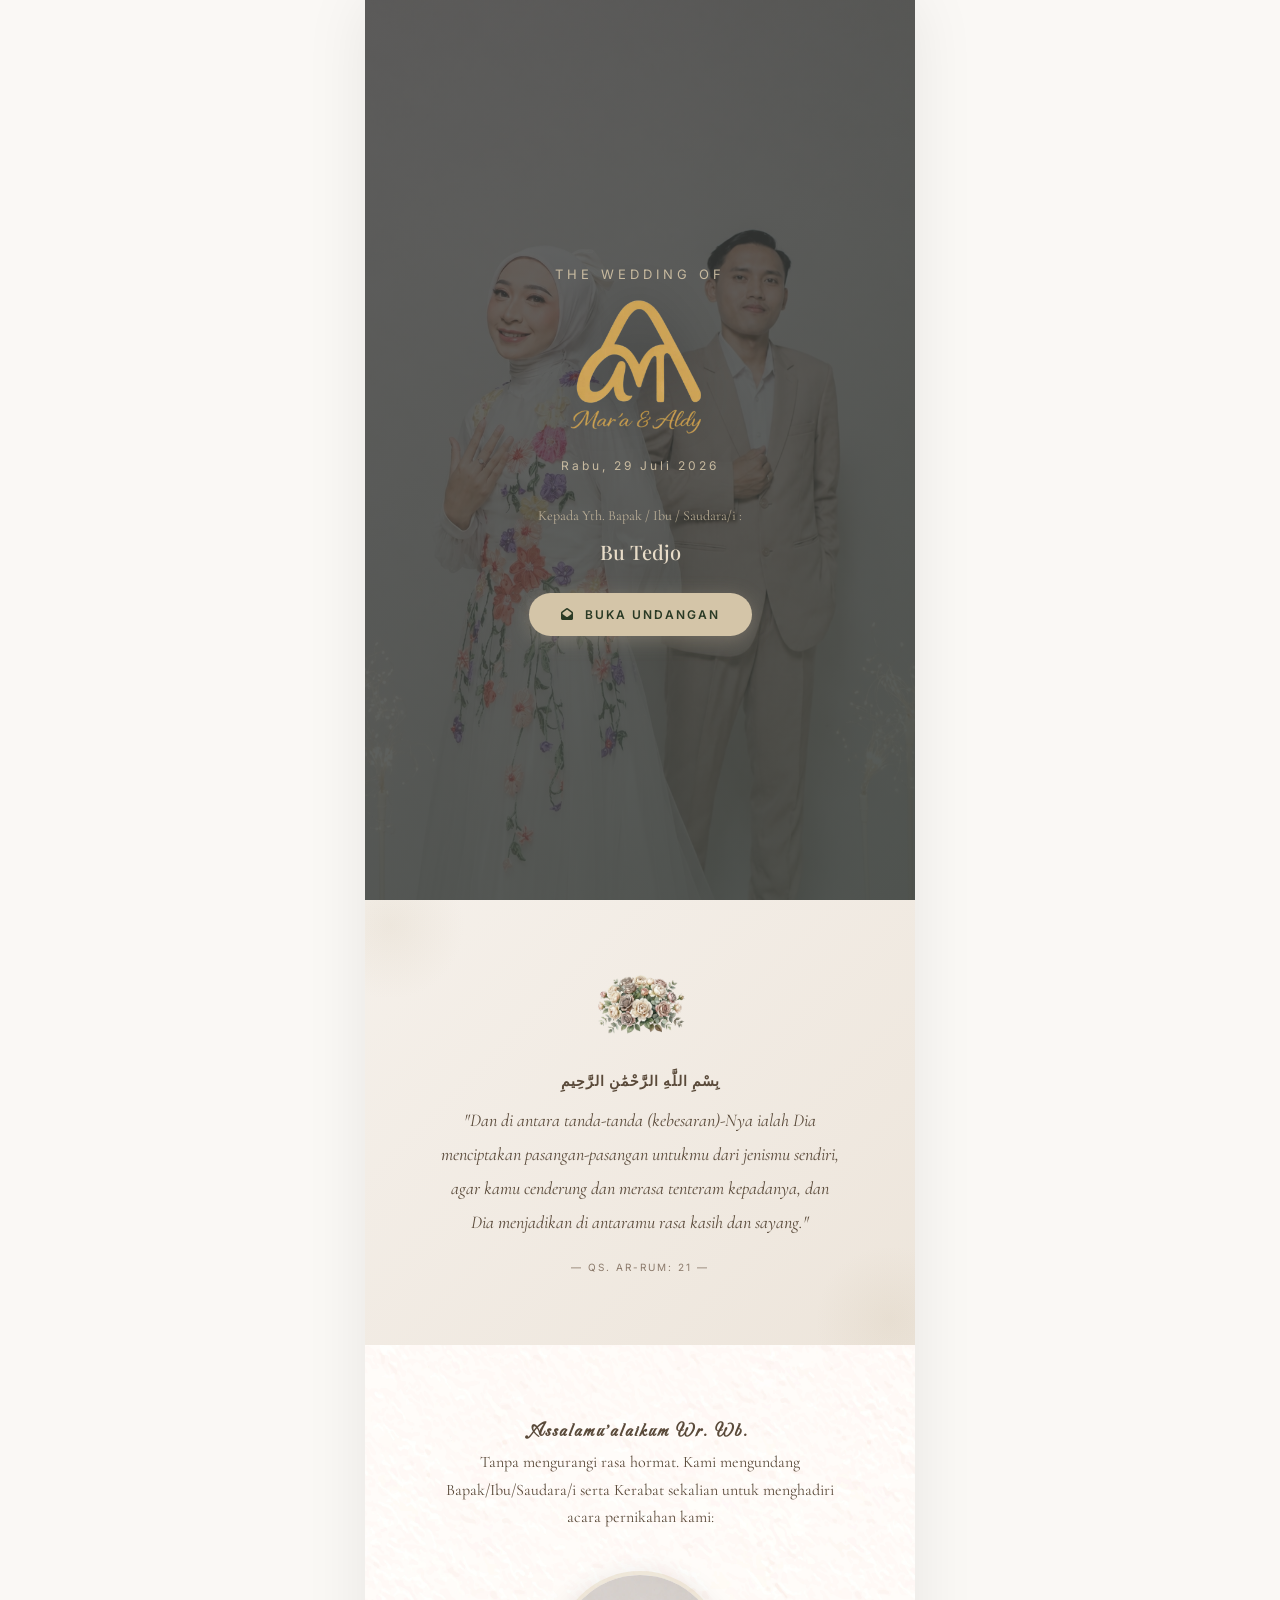
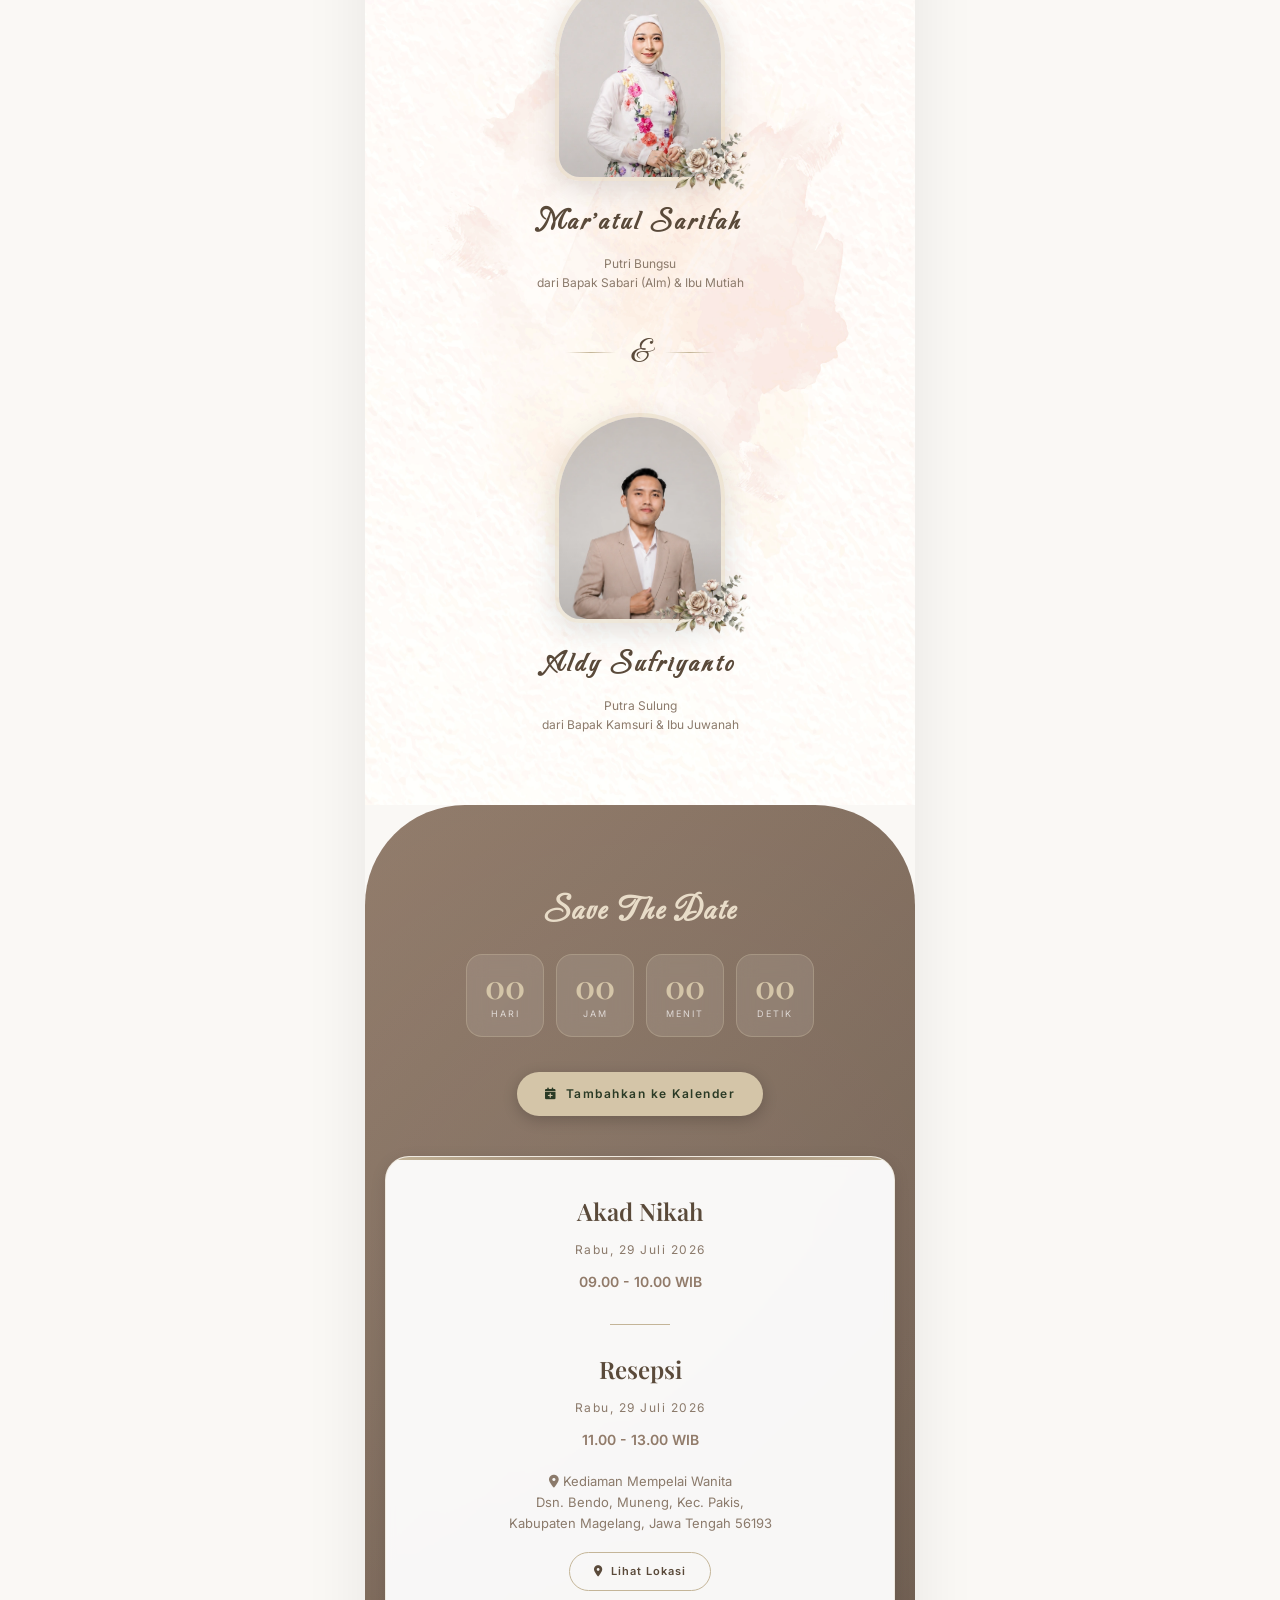
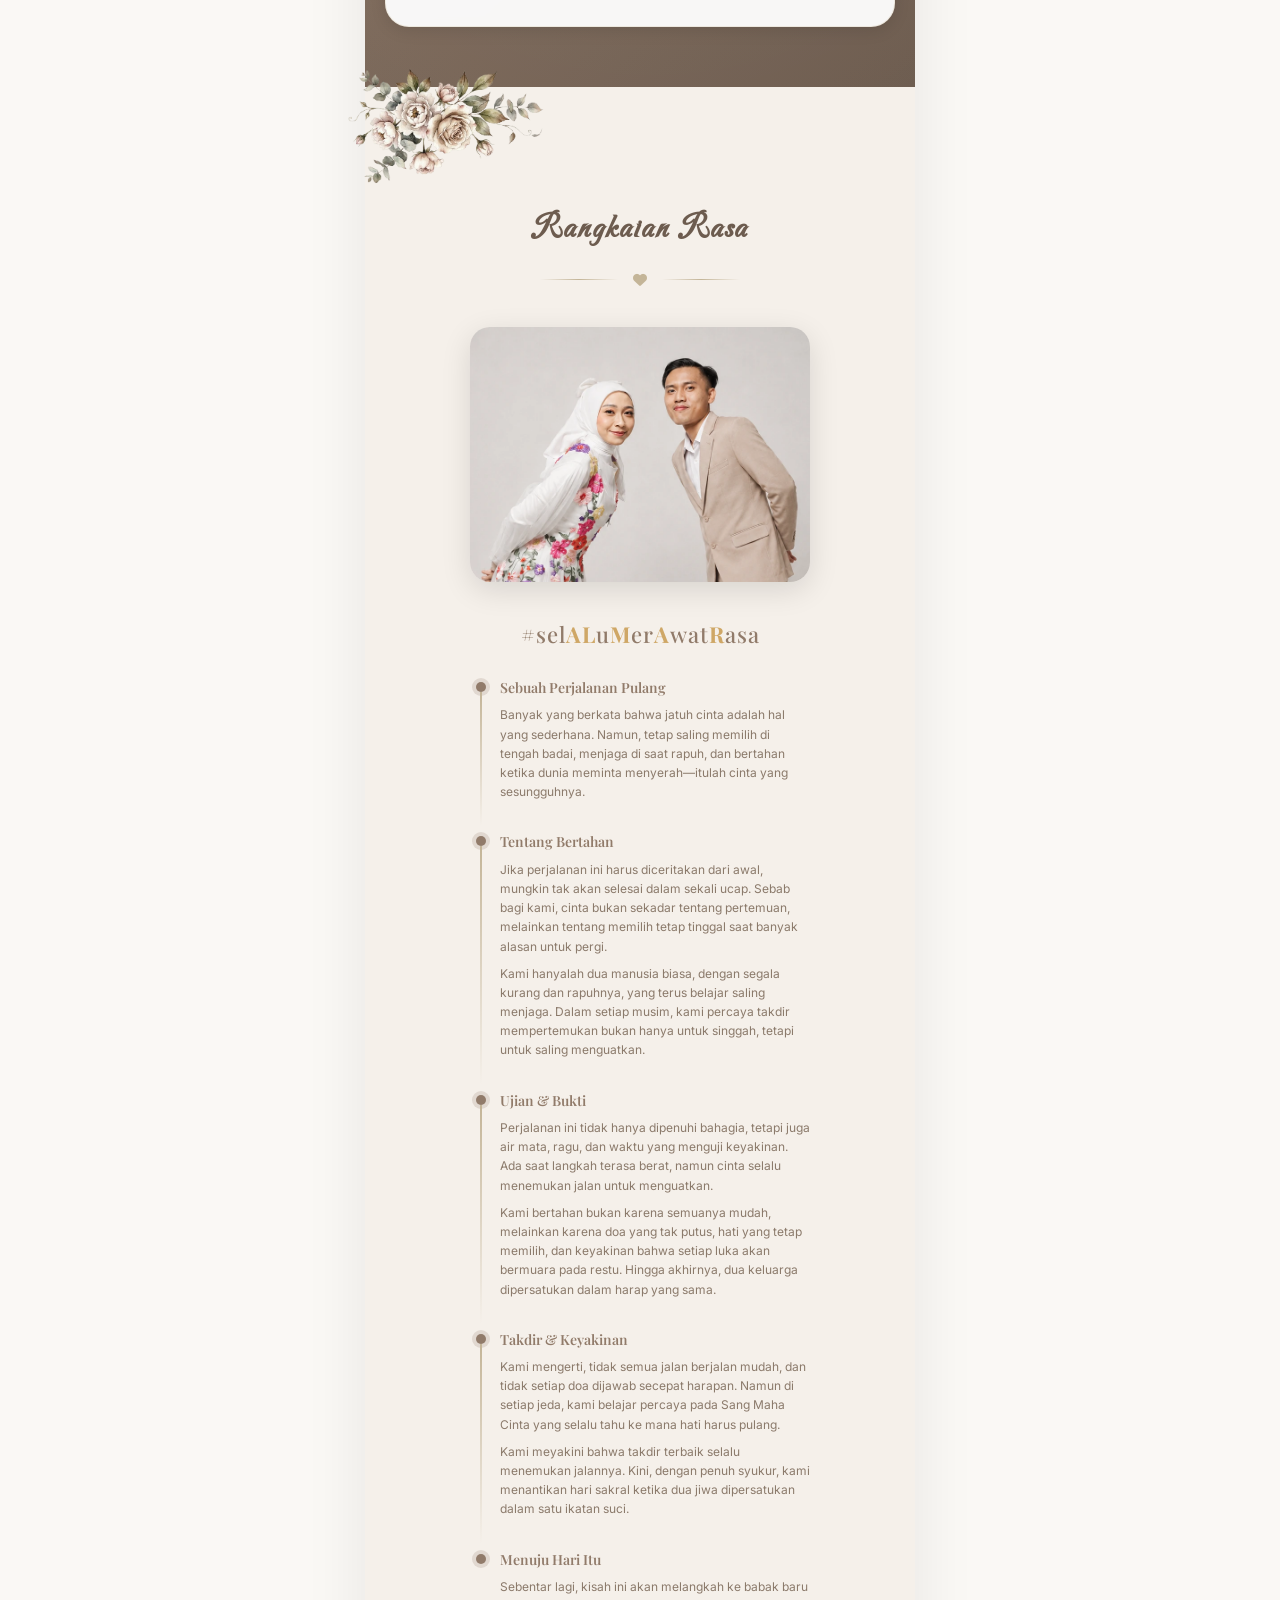
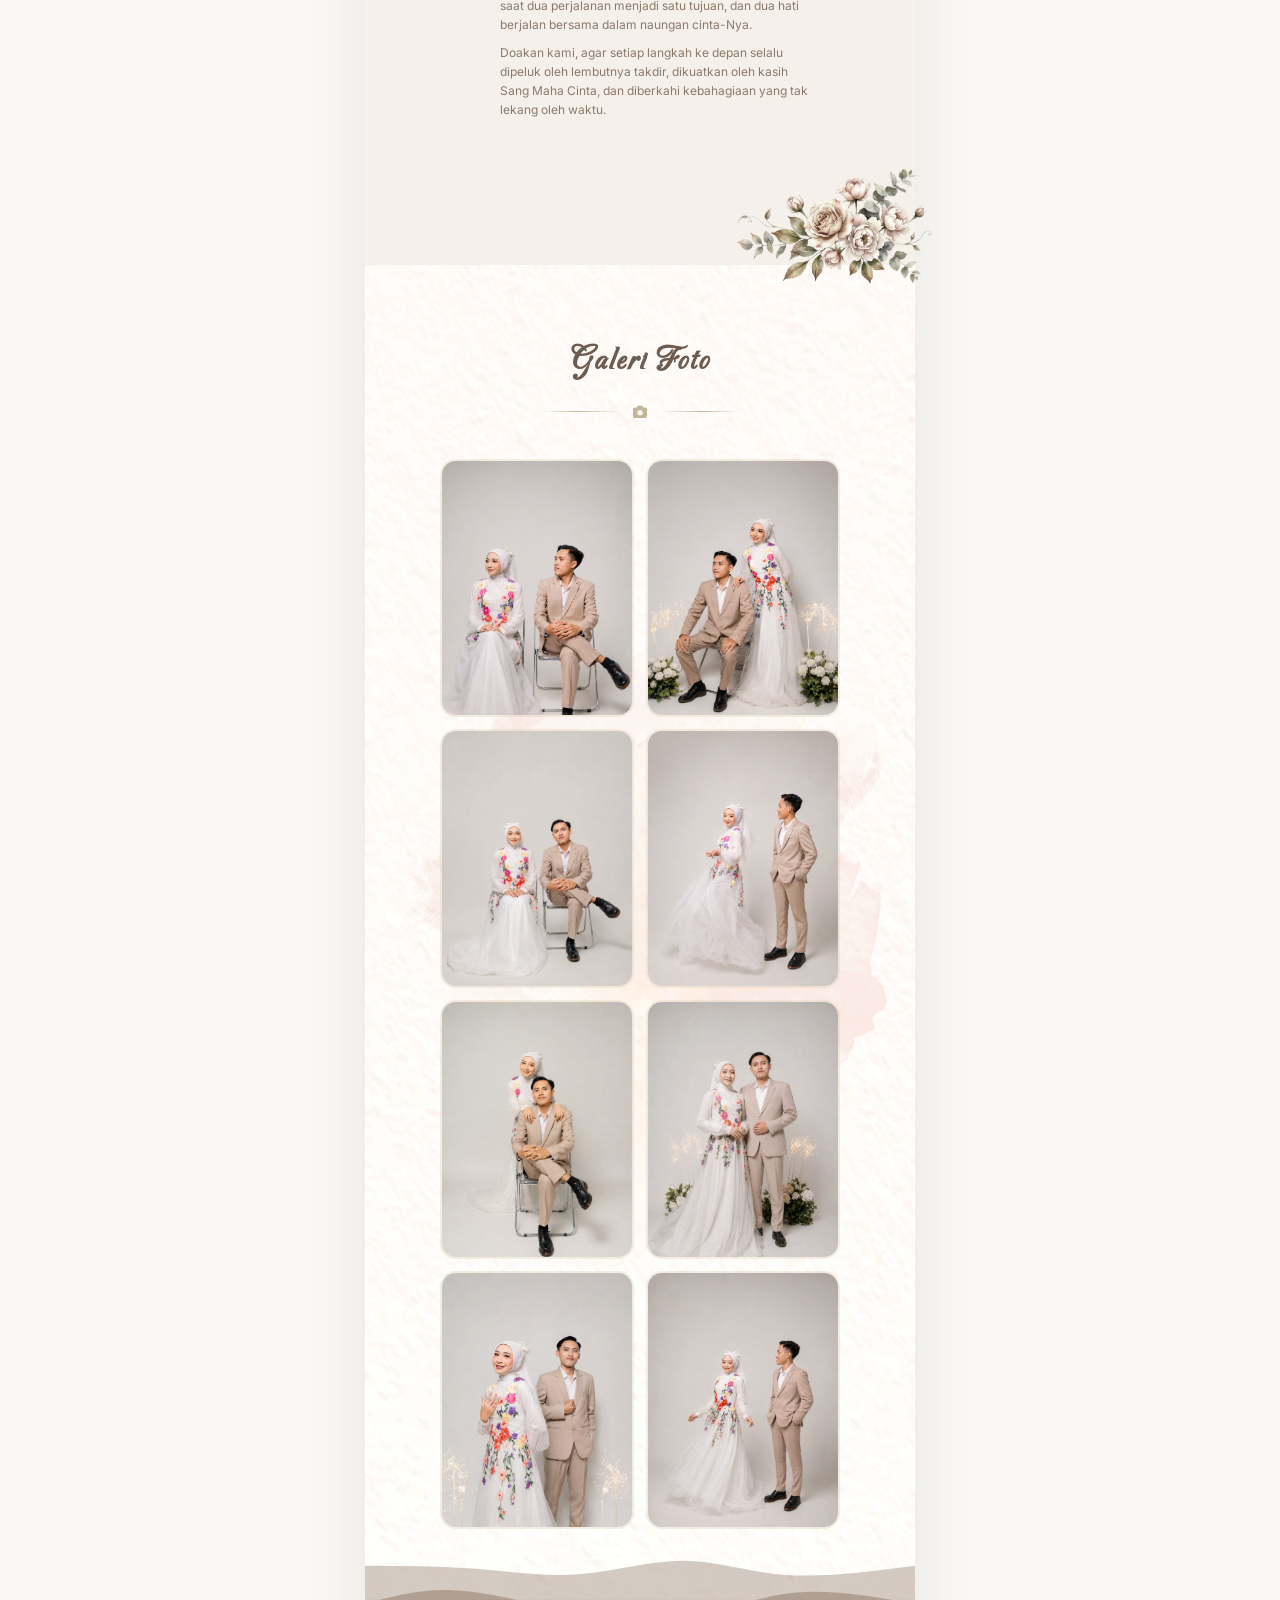
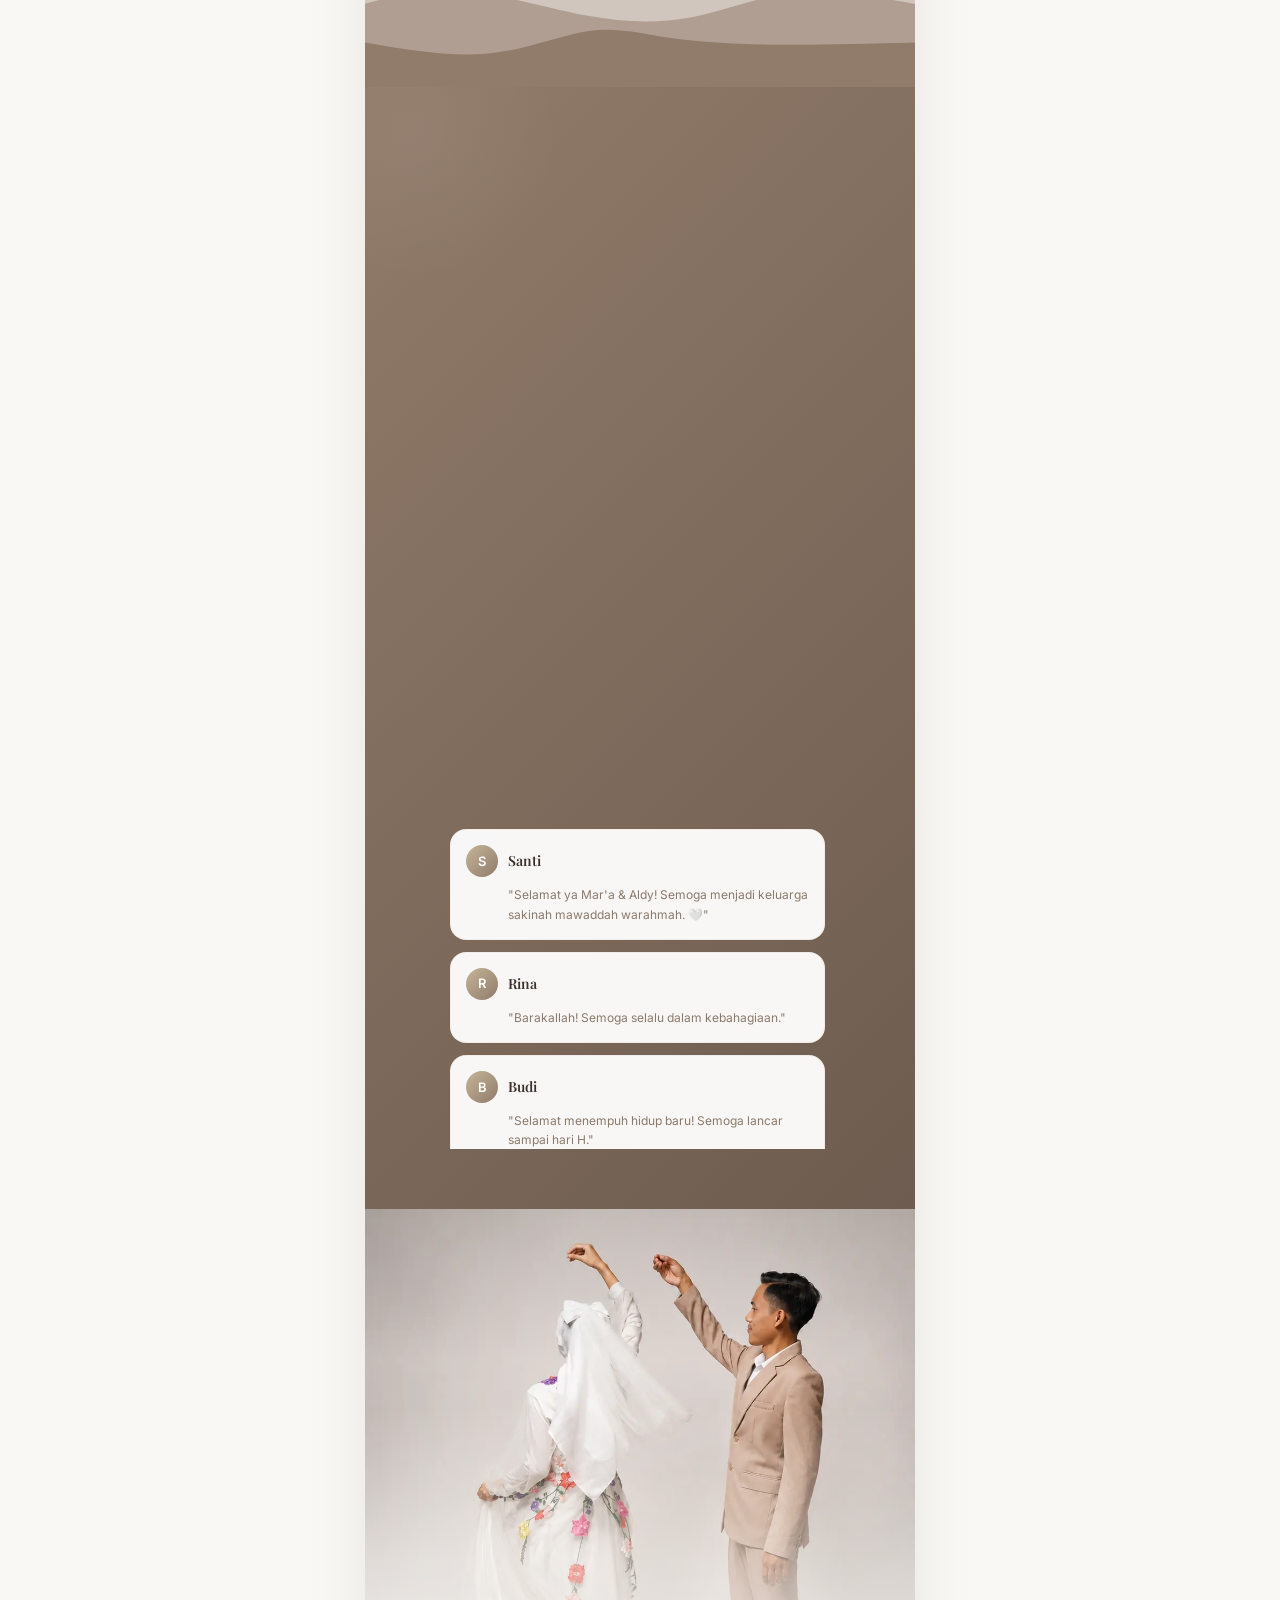
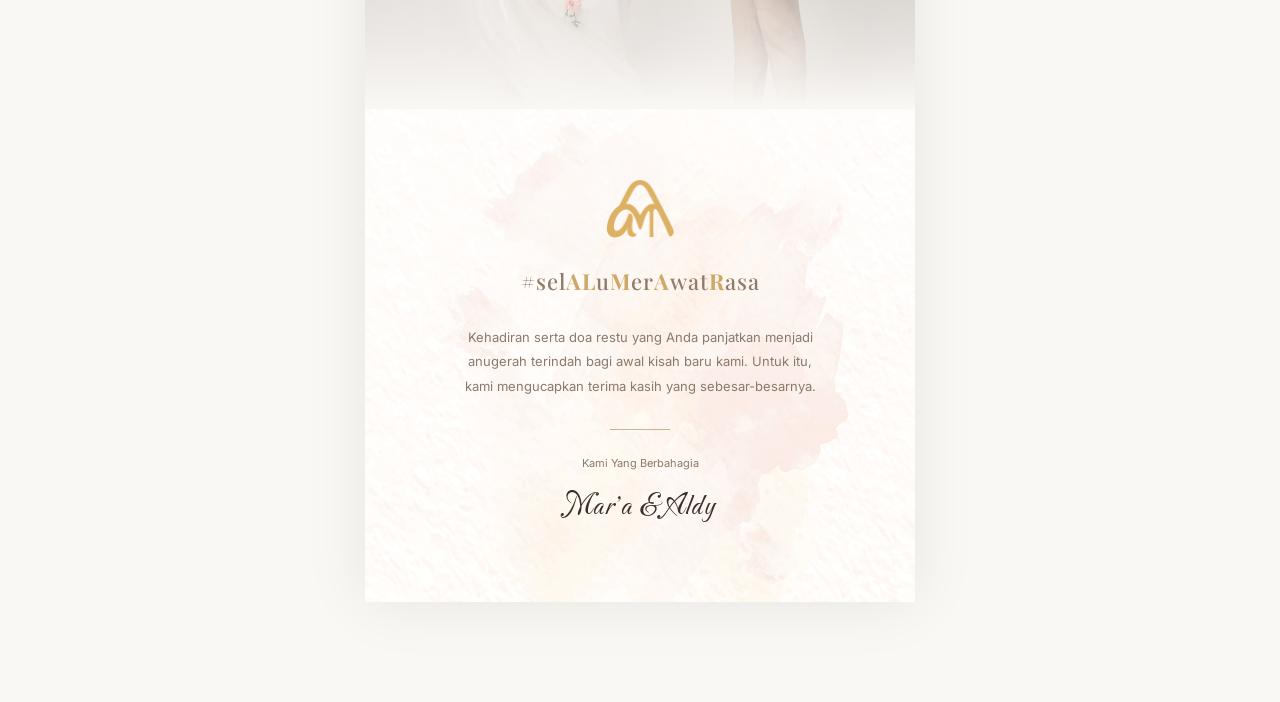
==== commit 74545596: "update image" ====
--- a/index.html
+++ b/index.html
@@ -2428,7 +2428,7 @@
                 </div>
                 <div class="gallery-item" data-aos="zoom-in" data-aos-duration="600" data-aos-delay="550"
                     onclick="openLightbox(2)">
-                    <img src="./CO-2.webp" alt="Gallery 2" loading="lazy">
+                    <img src="./GL-2.webp" alt="Gallery 2" loading="lazy">
                 </div>
                 <div class="gallery-item" data-aos="zoom-in" data-aos-duration="600" data-aos-delay="350"
                     onclick="openLightbox(3)">
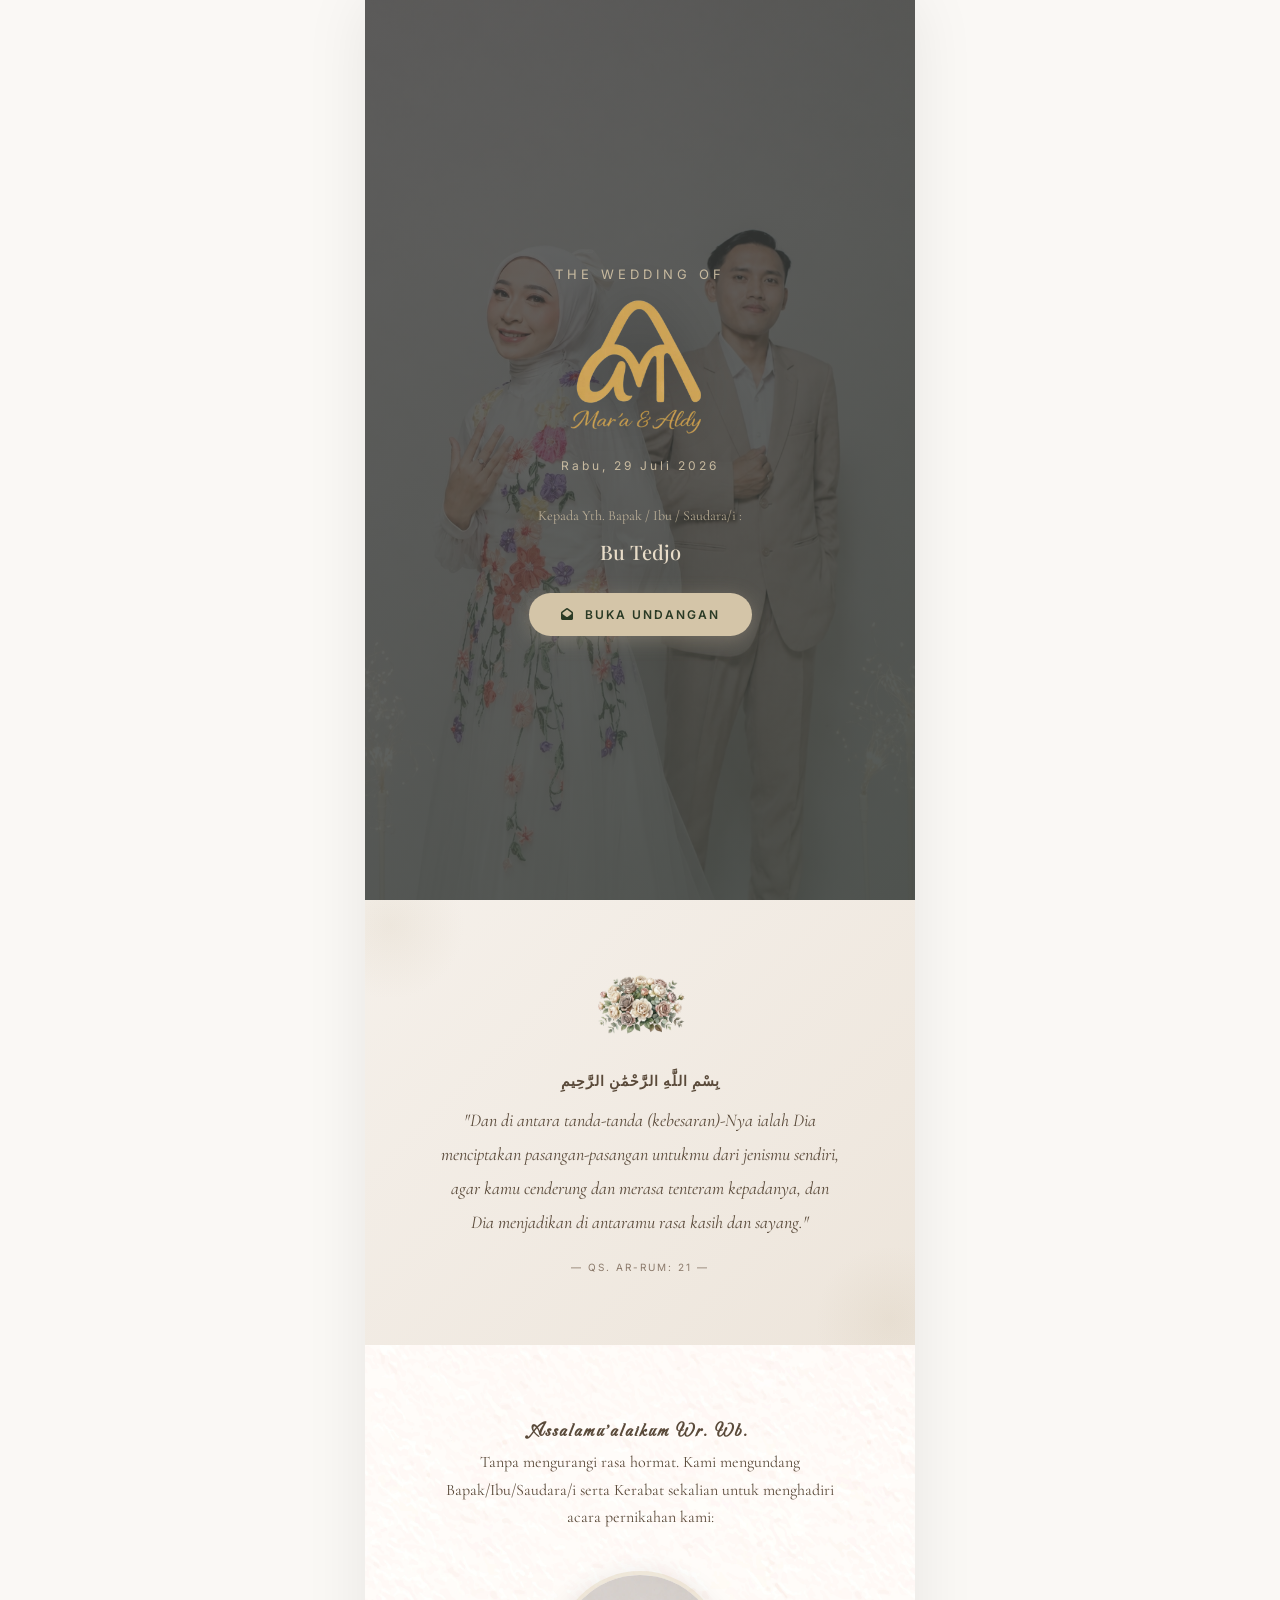
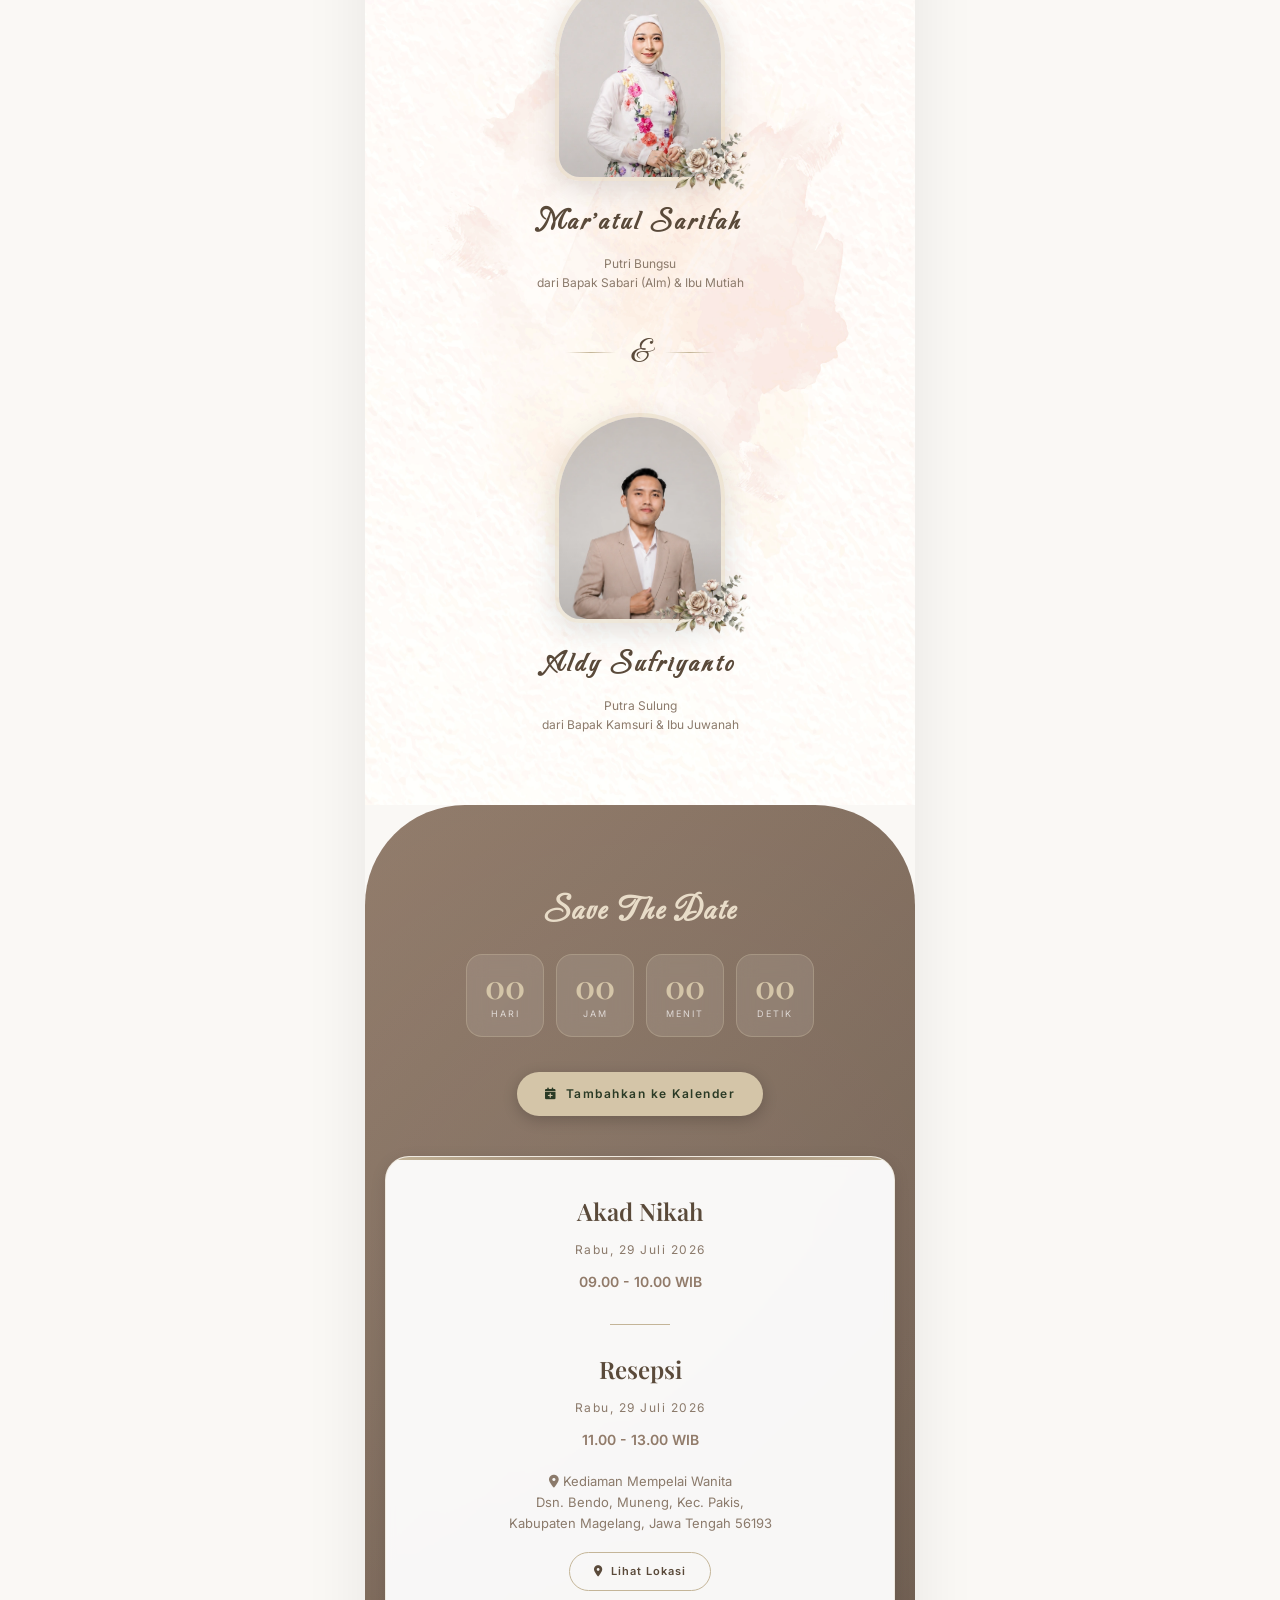
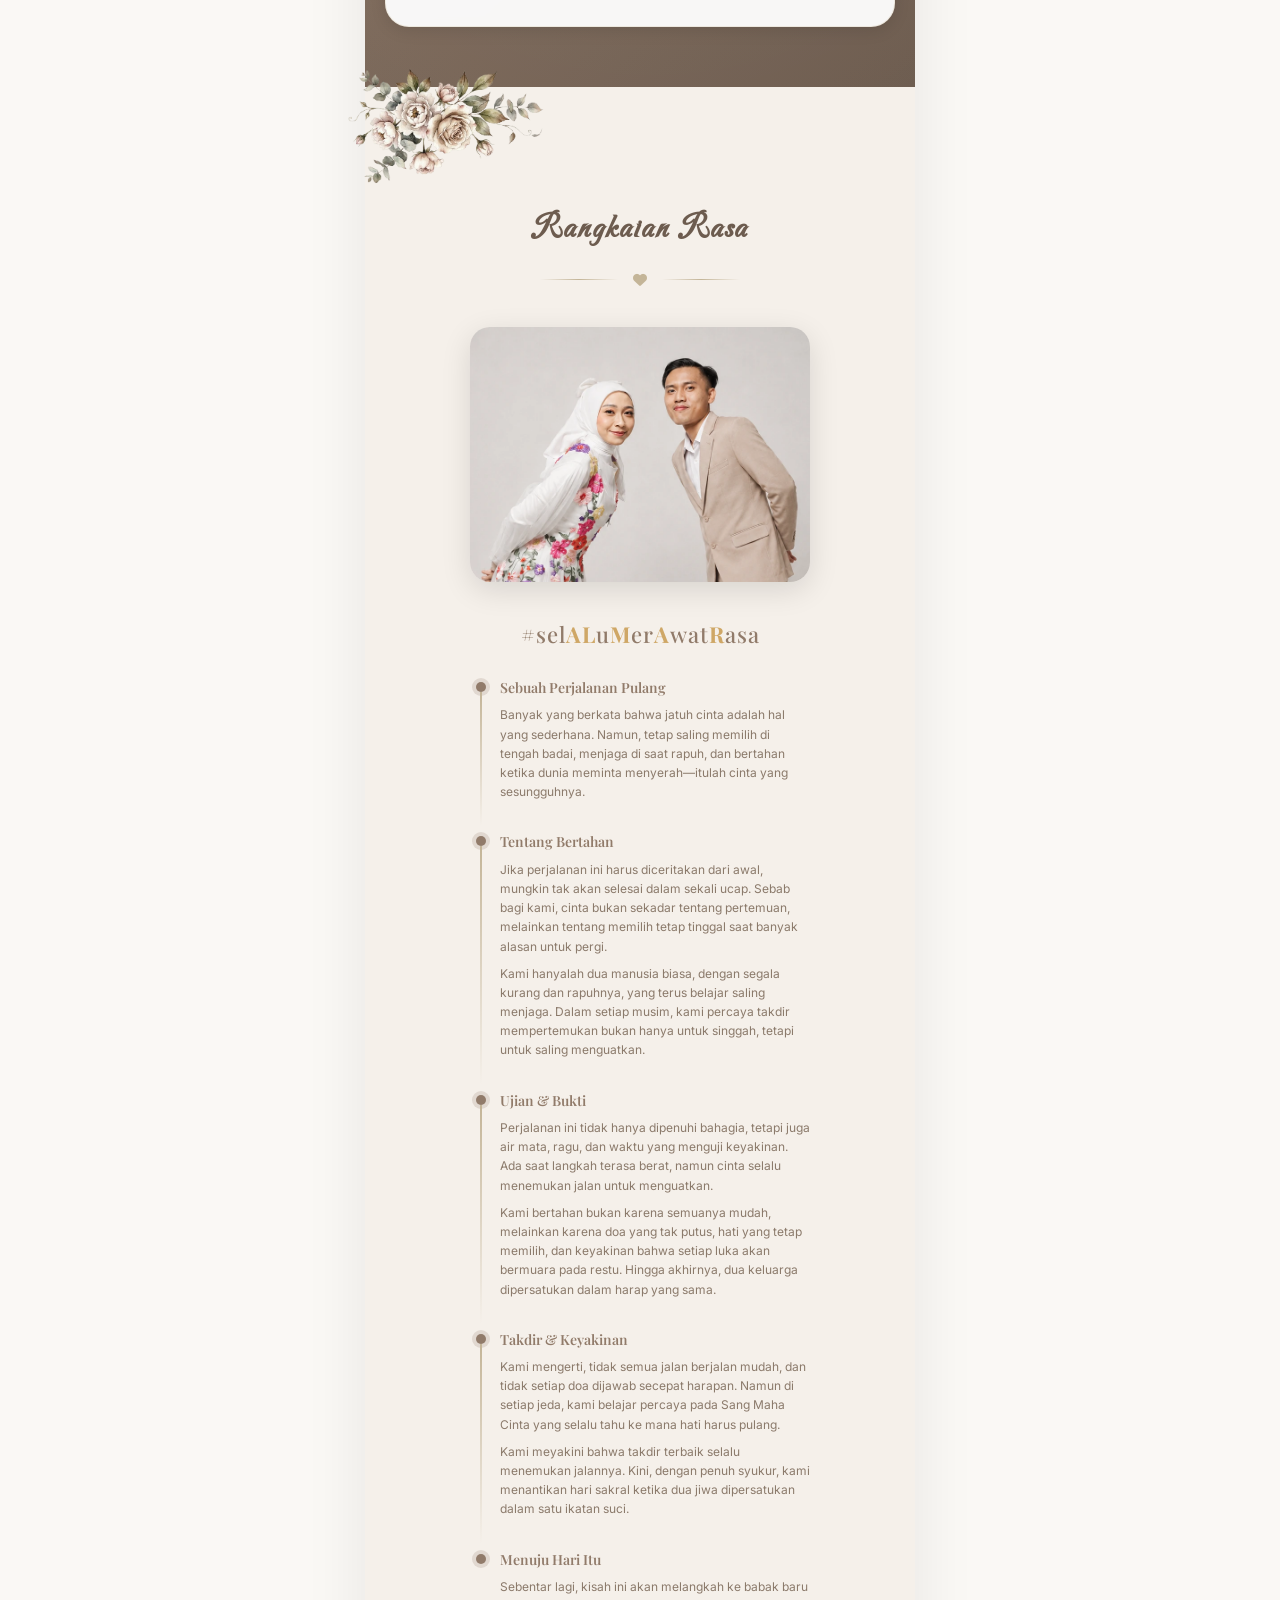
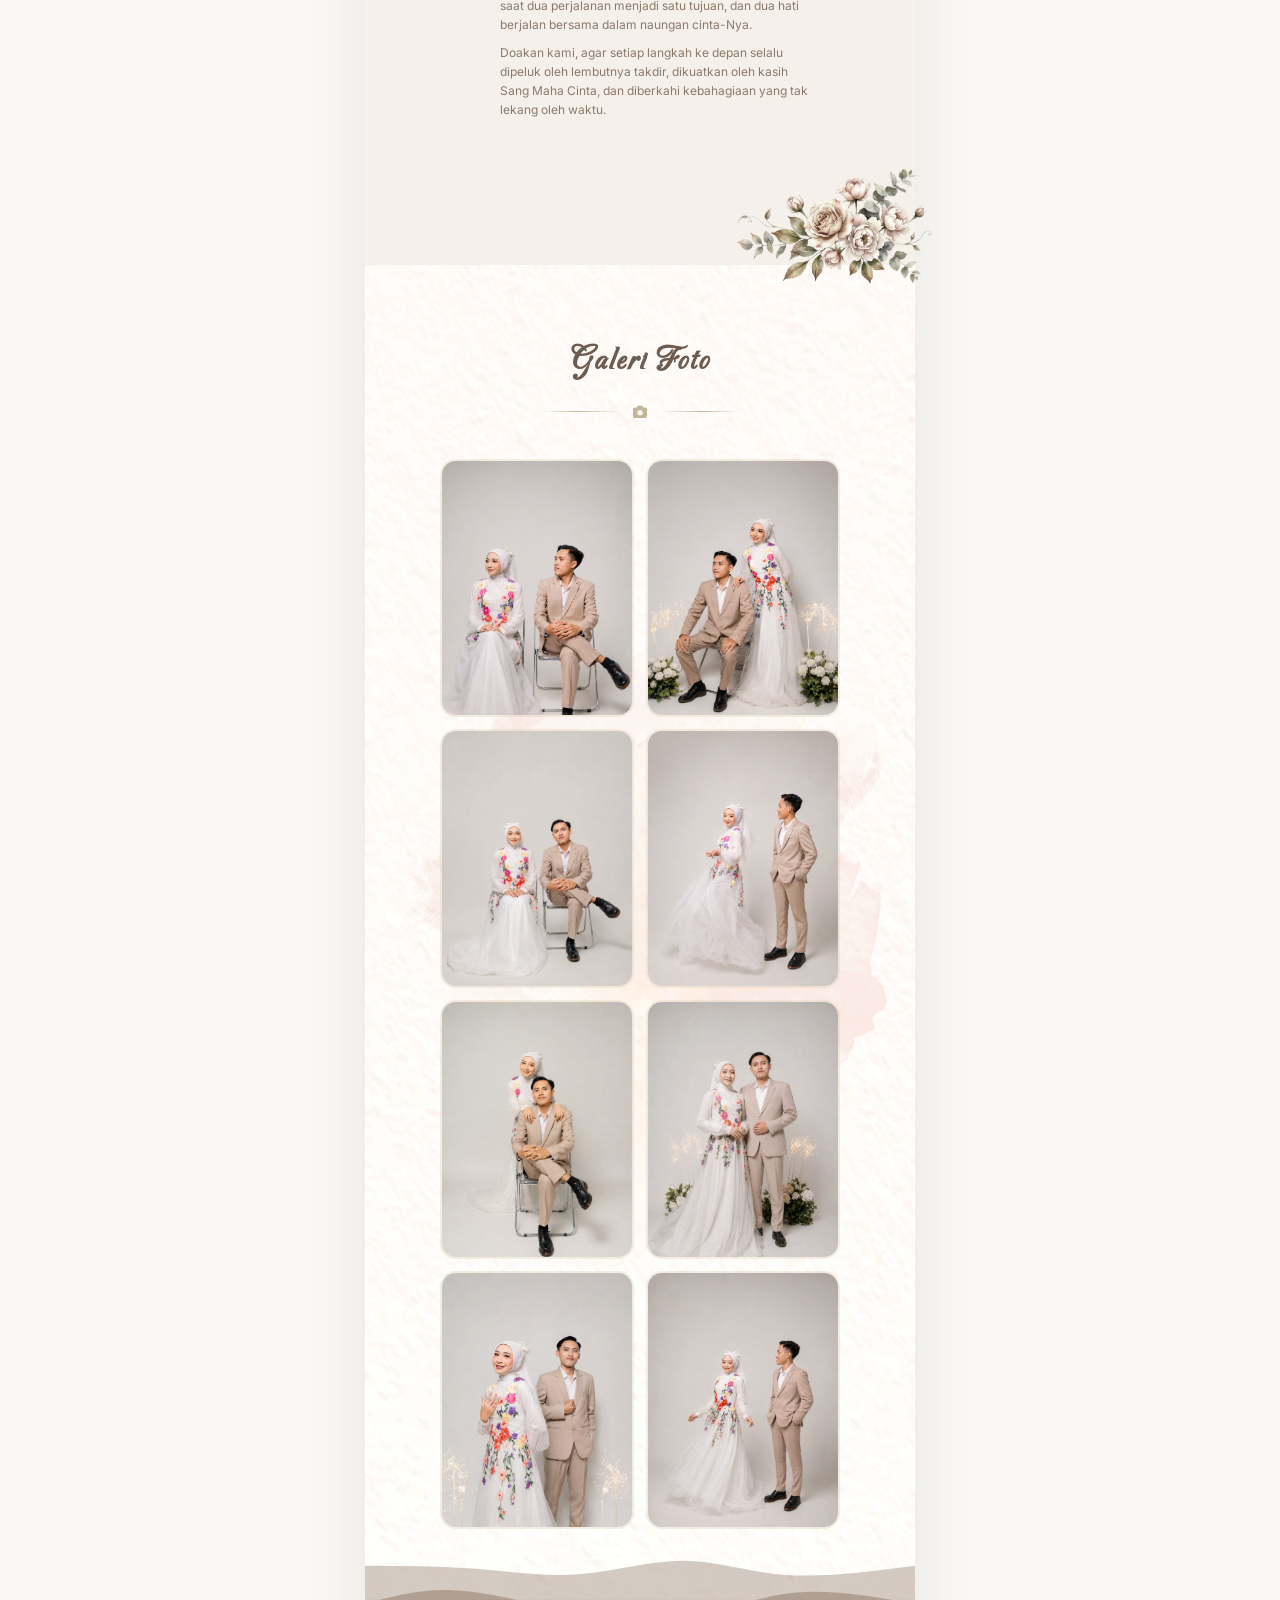
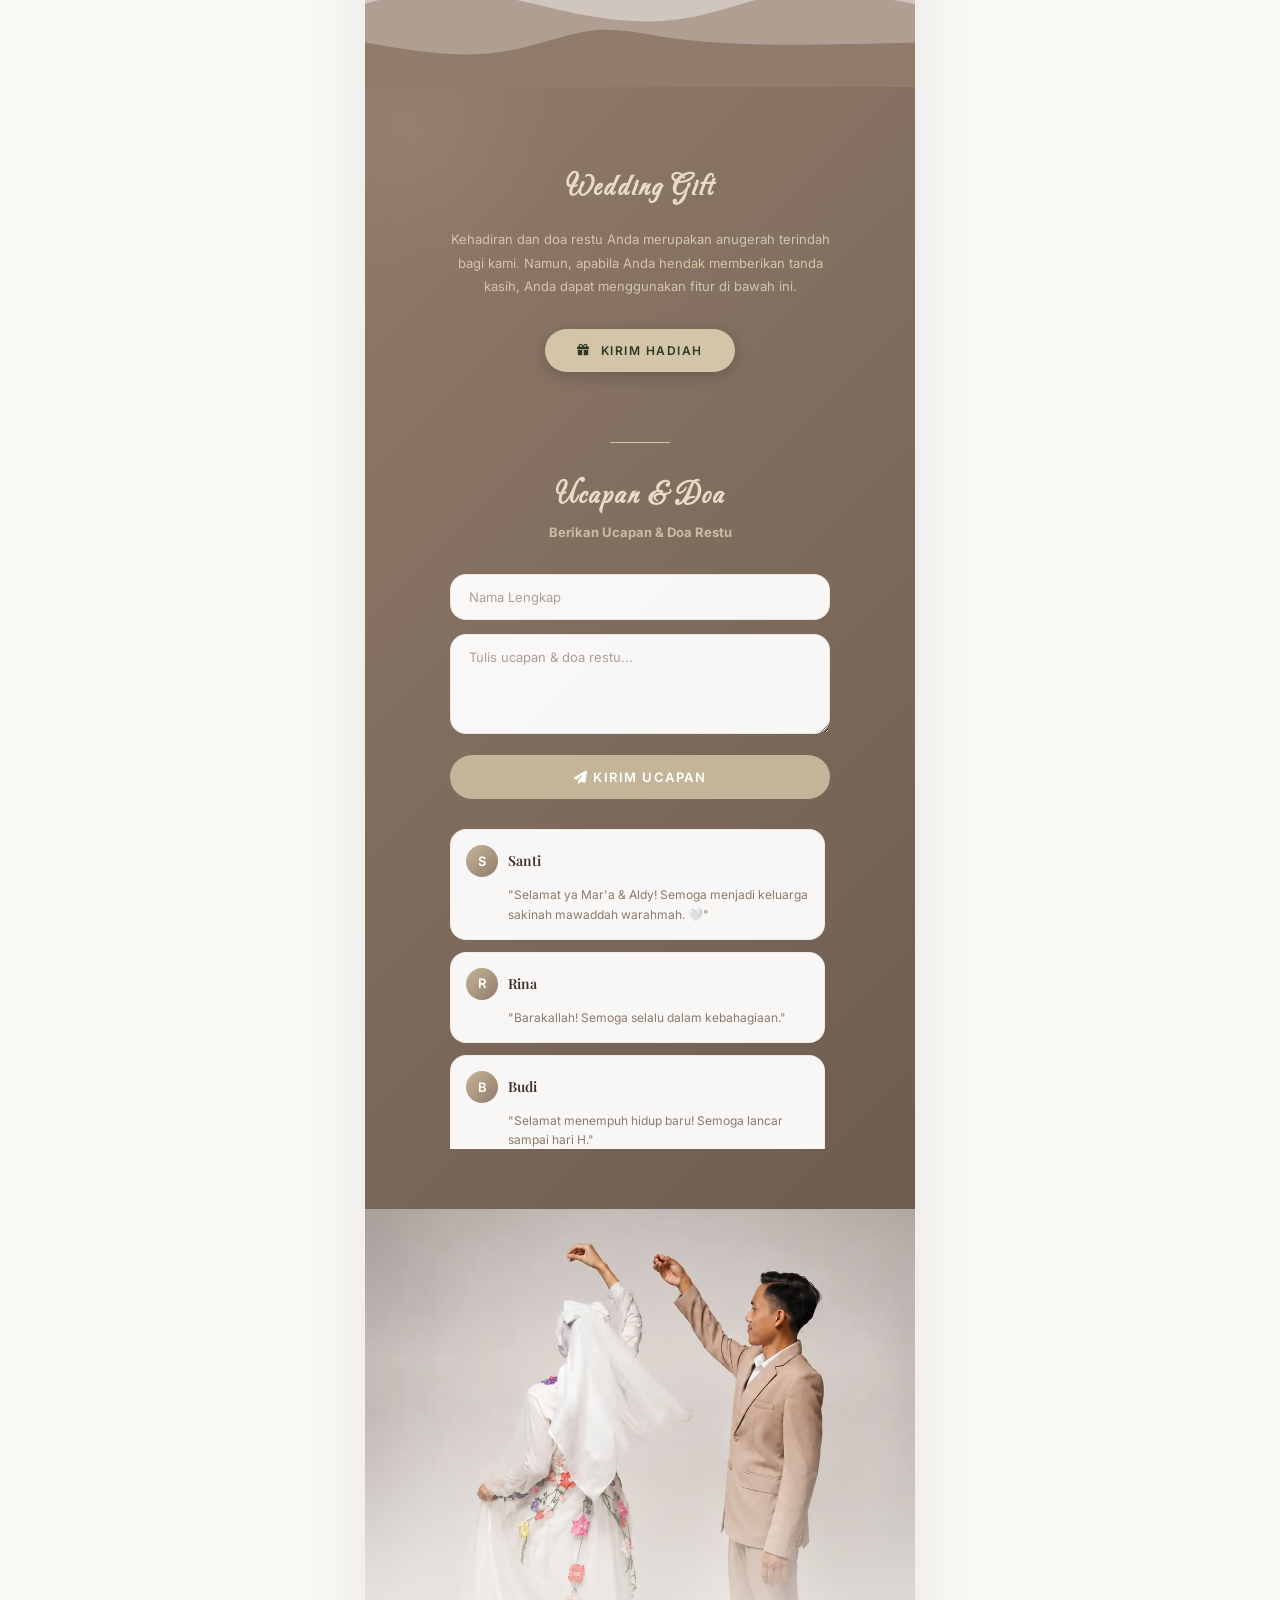
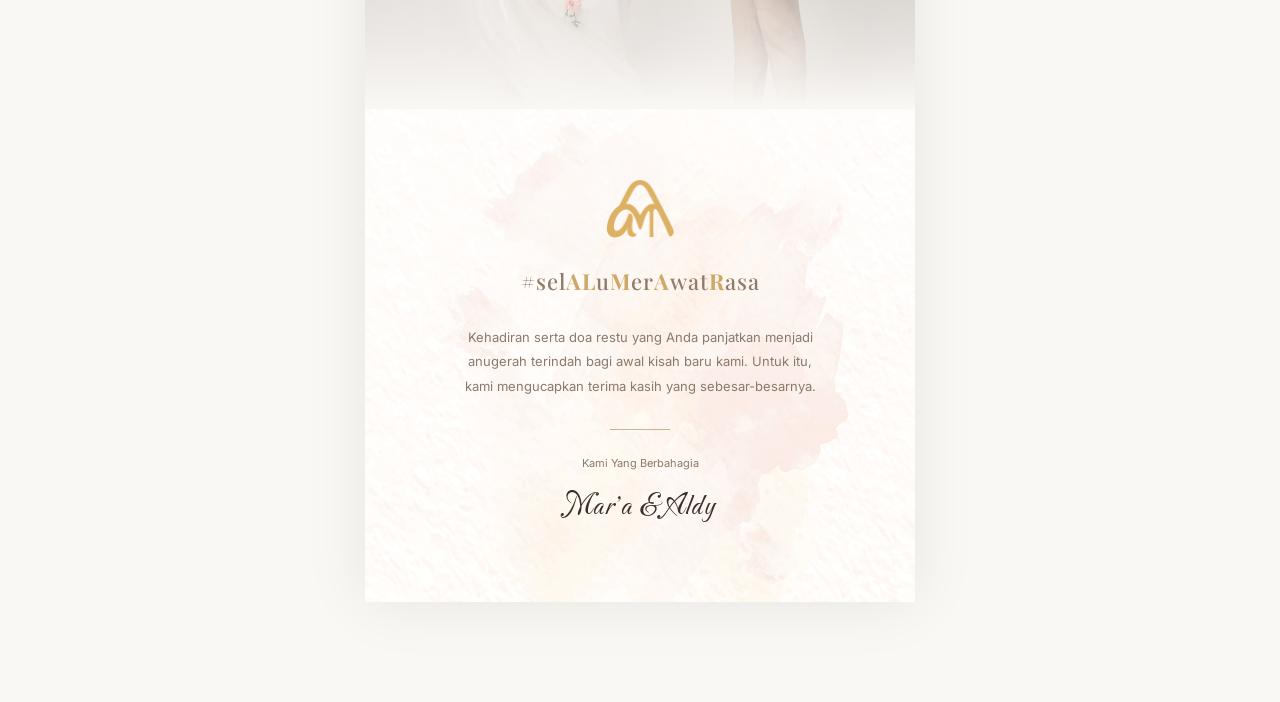
==== commit 865948bd: "update image" ====
--- a/index.html
+++ b/index.html
@@ -2519,10 +2519,10 @@
                 <p style="font-size: 12px; color: var(--text-light); margin-bottom: 20px;">Transfer ke rekening berikut
                 </p>
                 <div class="modal-bank-card">
-                    <div class="modal-bank-name">BANK BCA</div>
-                    <div class="modal-bank-number" id="modalBca">1234567890</div>
+                    <div class="modal-bank-name">BANK Mandiri</div>
+                    <div class="modal-bank-number" id="modalMandiri">1850005550790</div>
                     <div class="modal-bank-owner">a.n Mar'atul Sarifah</div>
-                    <button class="btn-copy-modal" onclick="copyModalNumber('modalBca', this)"><i
+                    <button class="btn-copy-modal" onclick="copyModalNumber('modalMandiri', this)"><i
                             class="fas fa-copy"></i> Salin Nomor</button>
                 </div>
                 <div class="modal-bank-card">
